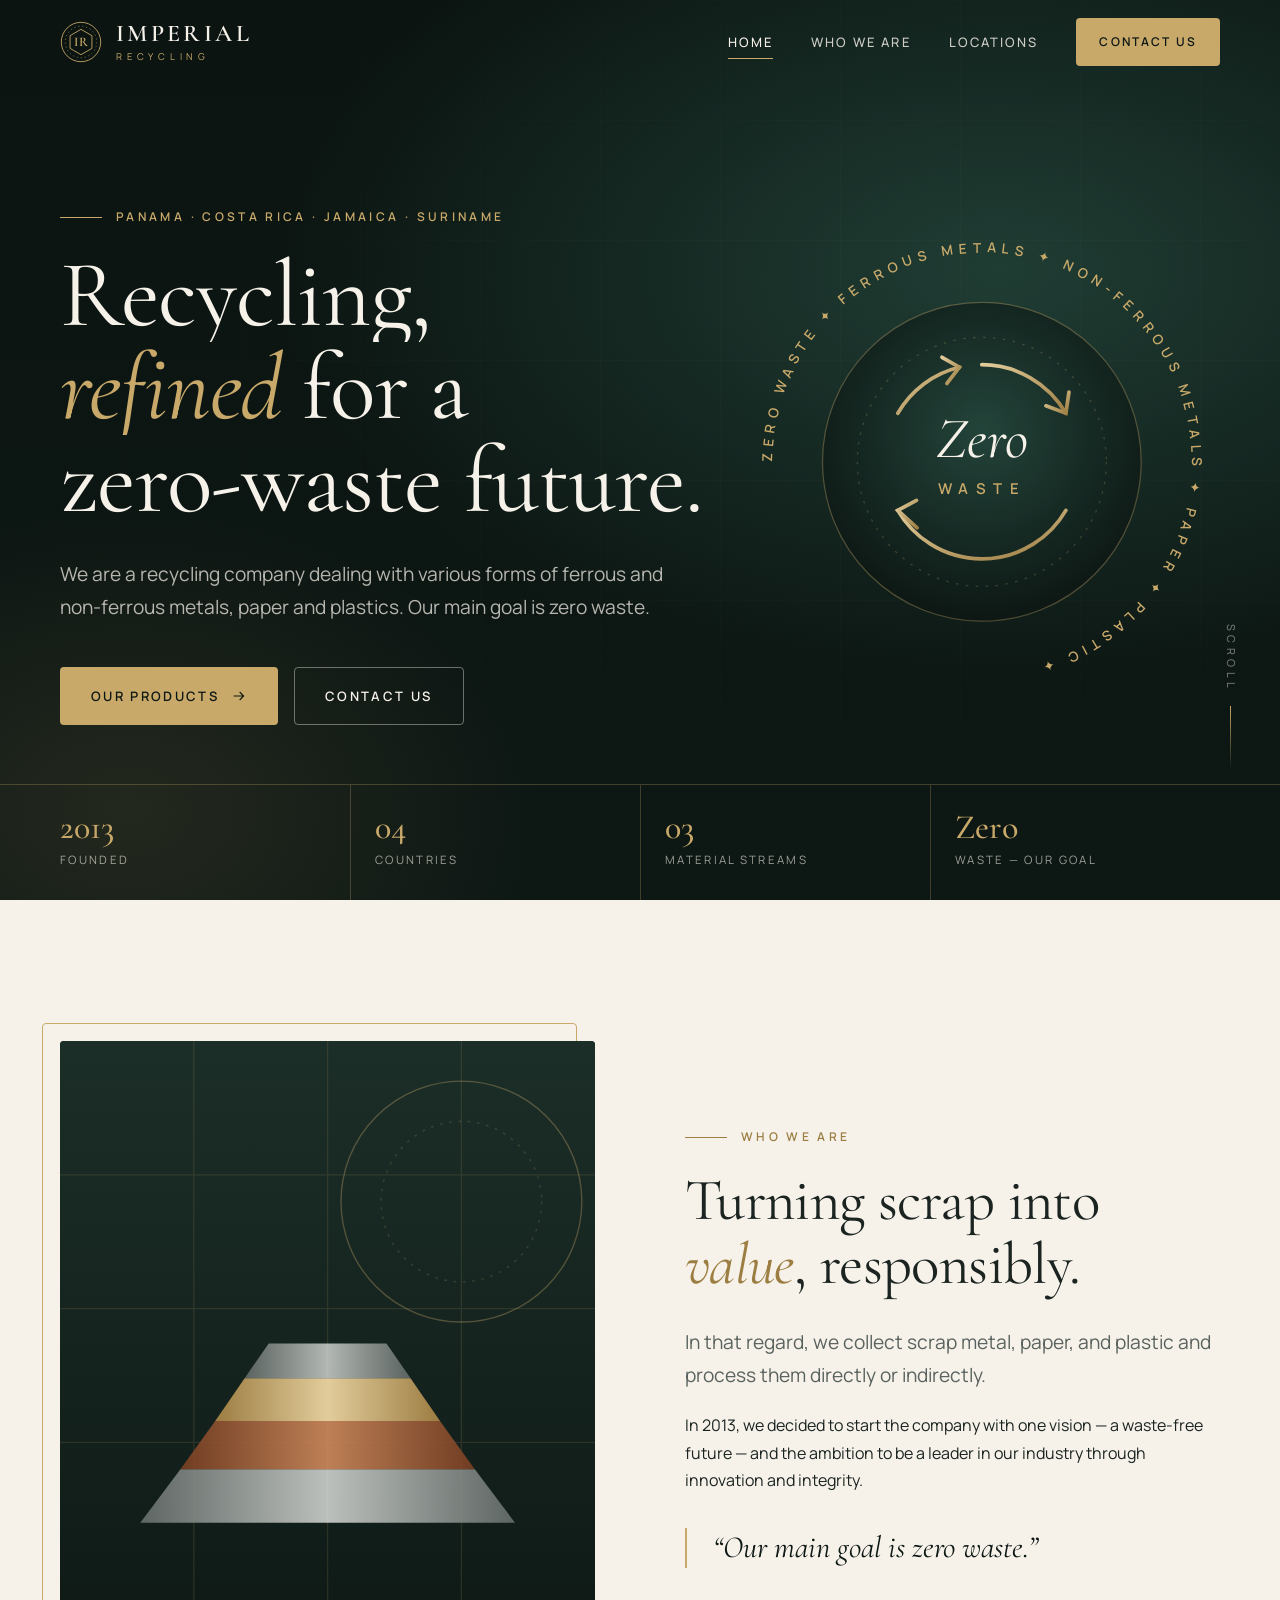
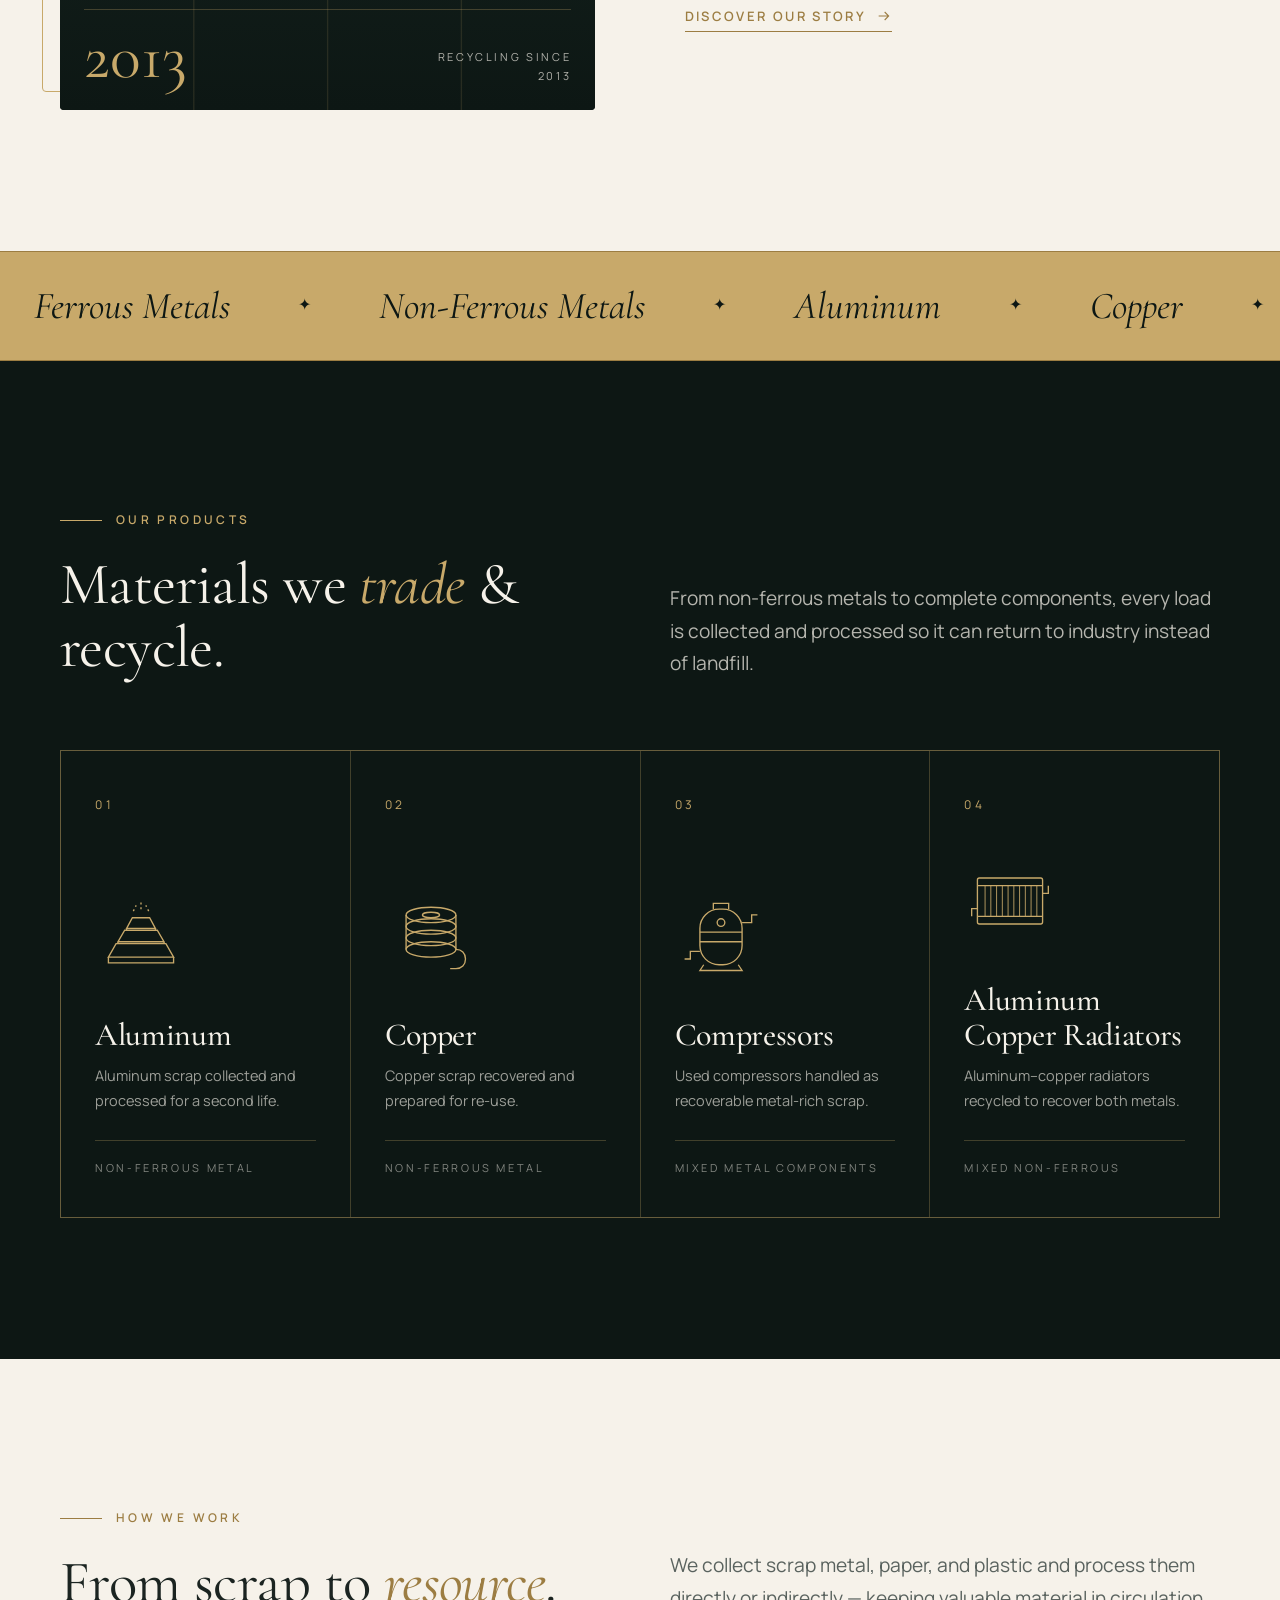
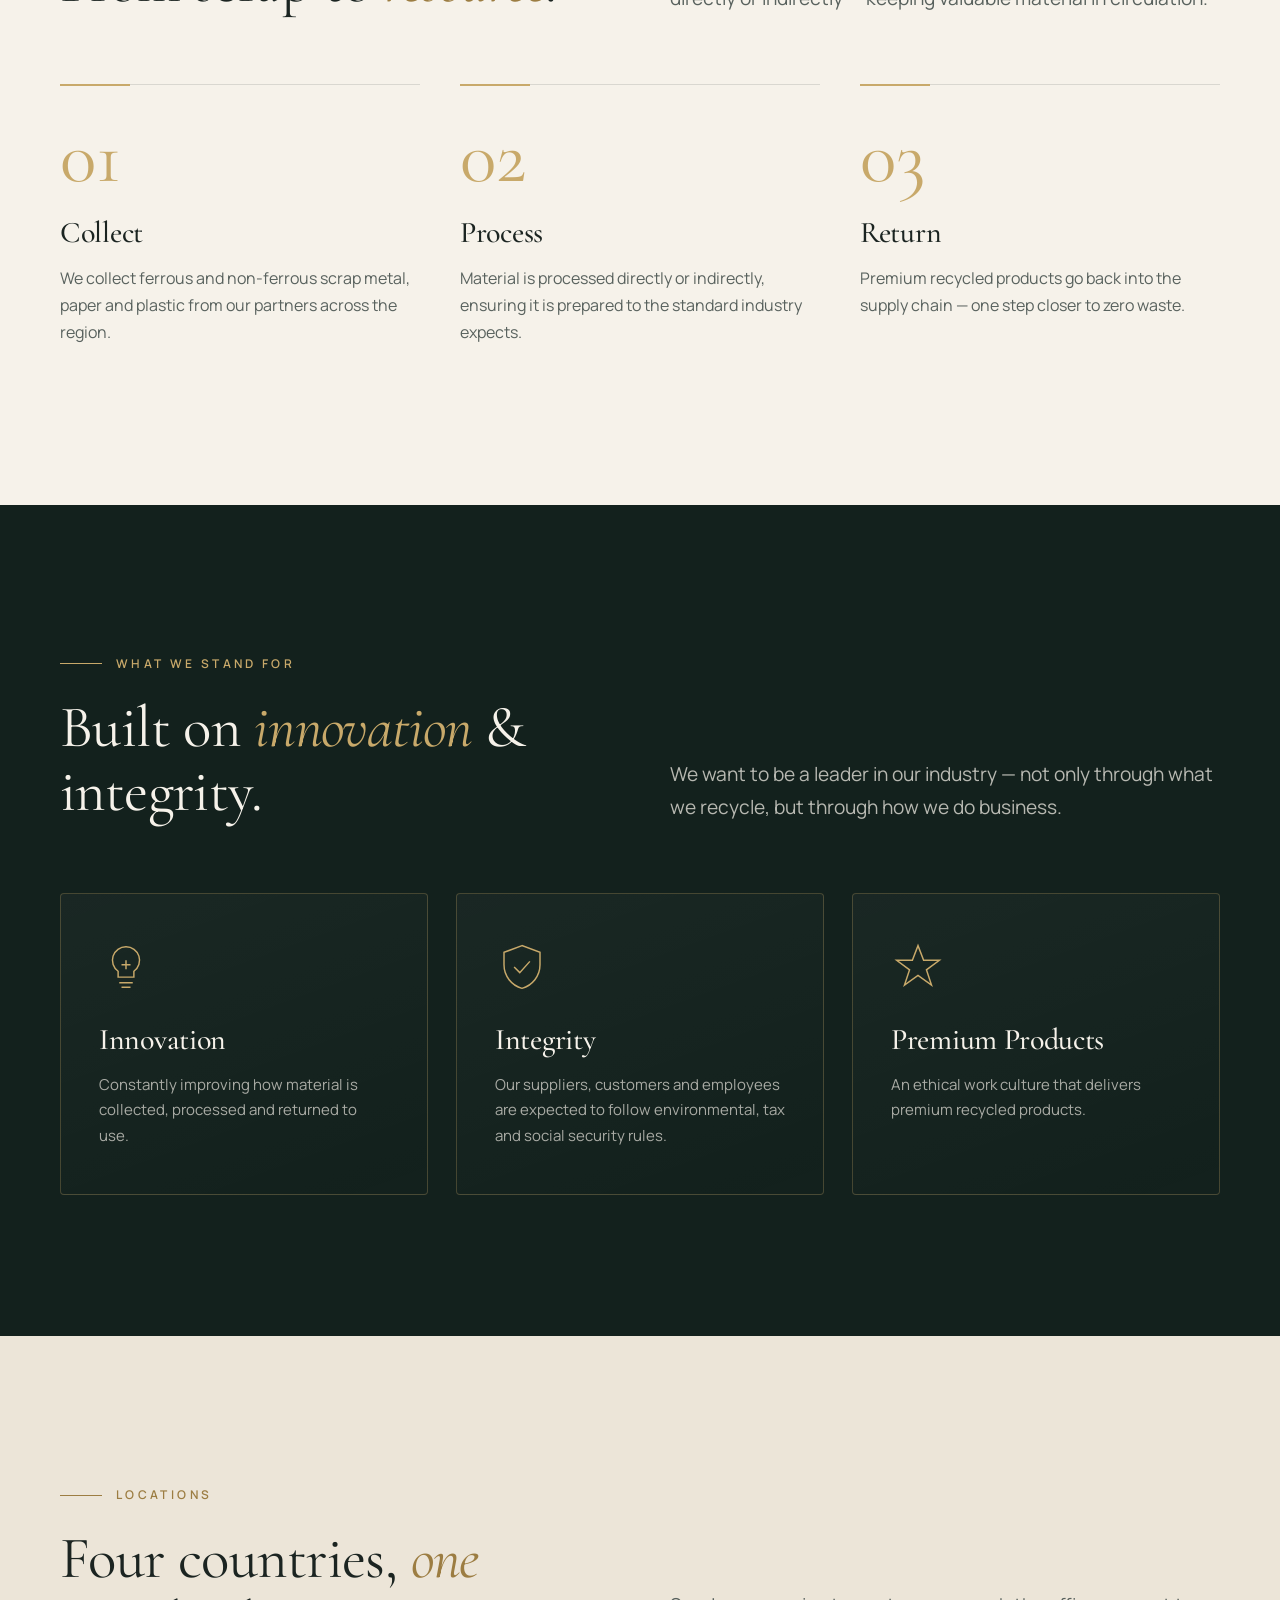
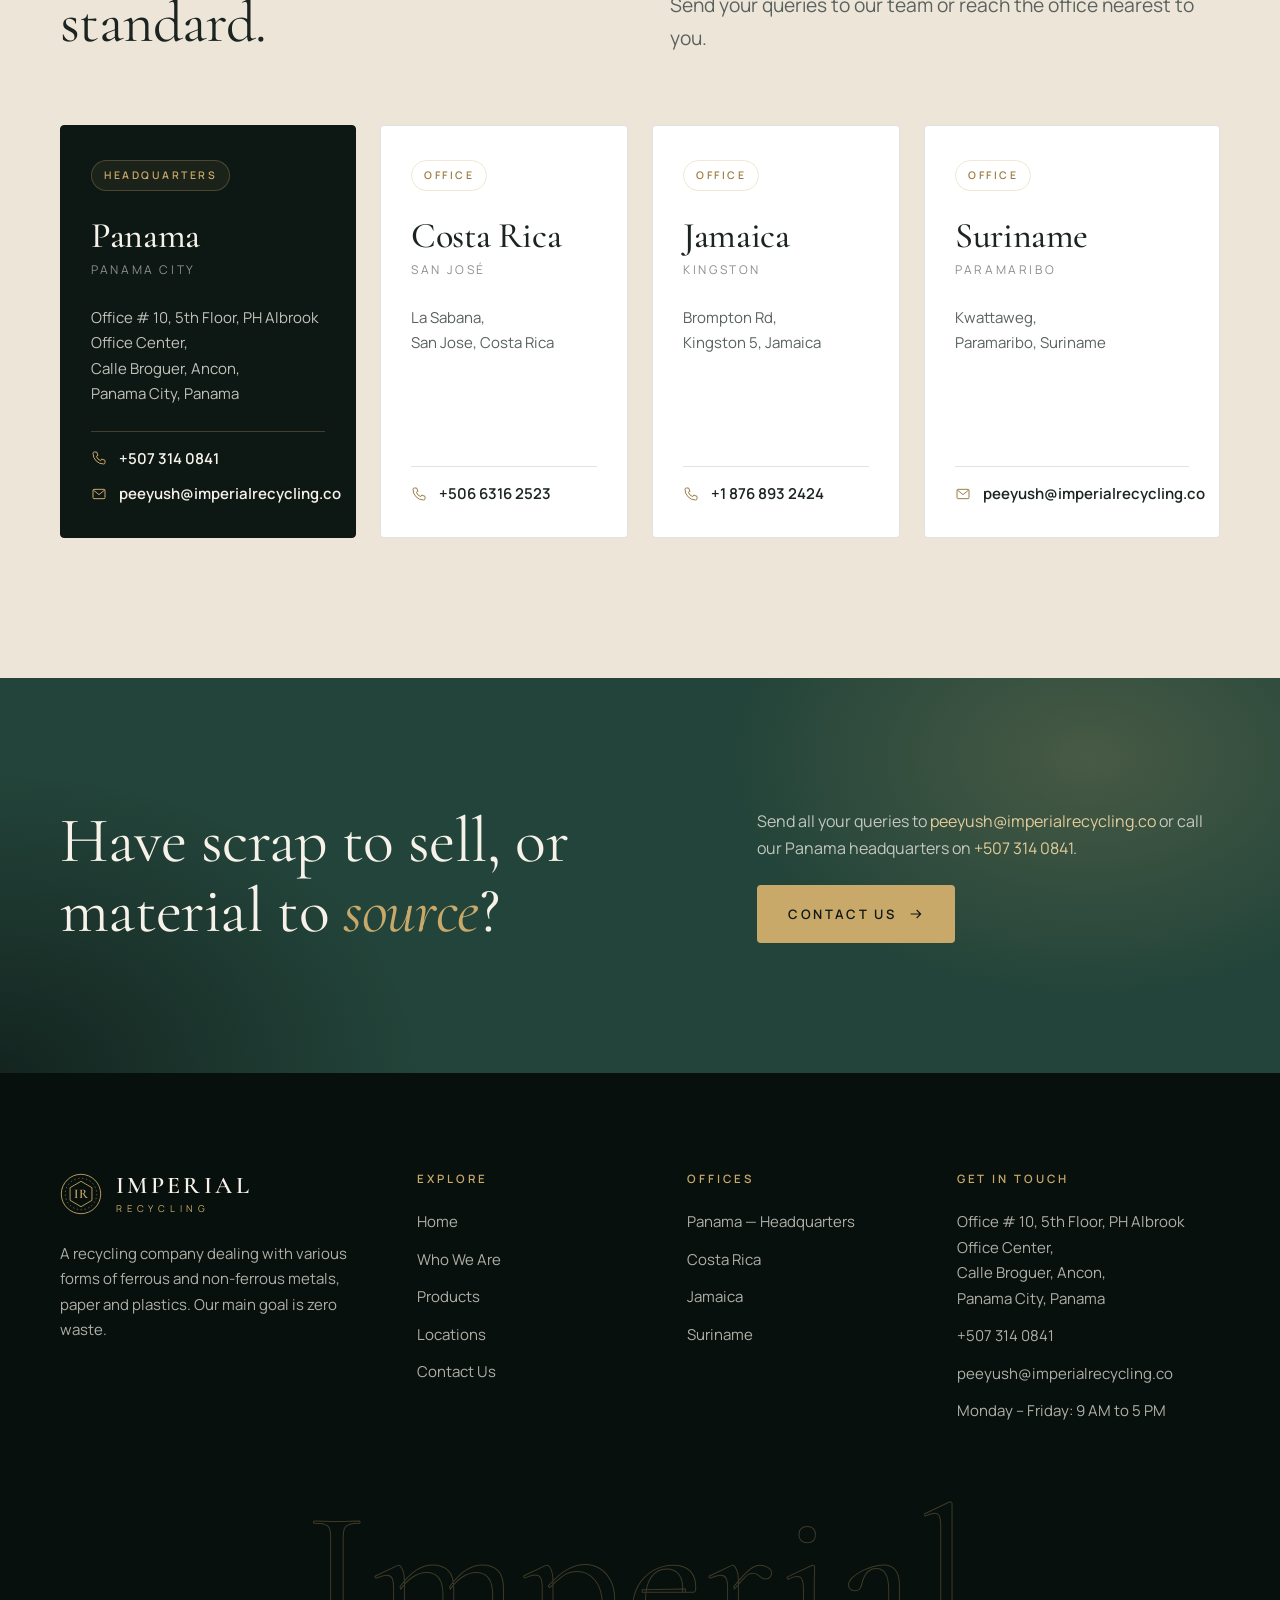
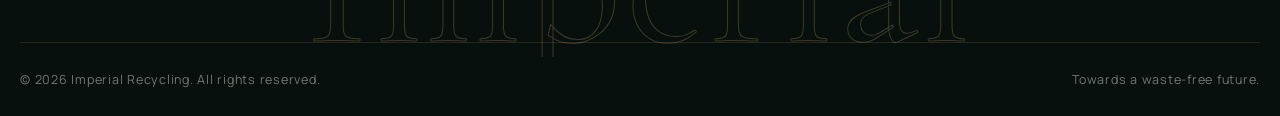
==== index.html @ 7be05f3d "Redesign Imperial Recycling website with luxury corporate theme Static multi-page site (Home, Who We" ====
<!doctype html>
<html lang="en" class="no-js">
<head>
<meta charset="utf-8">
<meta name="viewport" content="width=device-width, initial-scale=1">
<title>Imperial Recycling — Ferrous & Non-Ferrous Metals, Paper and Plastic | Panama</title>
<meta name="description" content="Imperial Recycling is a recycling company dealing with ferrous and non-ferrous metals, paper and plastics, with offices in Panama, Costa Rica, Jamaica and Suriname. Our main goal is zero waste.">
<meta name="theme-color" content="#0d1714">
<meta property="og:title" content="Imperial Recycling — Ferrous & Non-Ferrous Metals, Paper and Plastic | Panama">
<meta property="og:description" content="Imperial Recycling is a recycling company dealing with ferrous and non-ferrous metals, paper and plastics, with offices in Panama, Costa Rica, Jamaica and Suriname. Our main goal is zero waste.">
<meta property="og:type" content="website">
<link rel="icon" href="assets/img/favicon.svg" type="image/svg+xml">
<link rel="preconnect" href="https://fonts.googleapis.com">
<link rel="preconnect" href="https://fonts.gstatic.com" crossorigin>
<link href="https://fonts.googleapis.com/css2?family=Cormorant+Garamond:ital,wght@0,400;0,500;0,600;1,400;1,500&family=Manrope:wght@400;500;600&display=swap" rel="stylesheet">
<link rel="stylesheet" href="assets/css/style.css">
</head>
<body>
<a class="skip-link" href="#main">Skip to content</a>
<header class="site-header">
  <div class="container header-inner">
    <a class="brand" href="index.html" aria-label="Imperial Recycling — home">
      <svg class="brand-mark" viewBox="0 0 48 48" fill="none" aria-hidden="true">
  <circle cx="24" cy="24" r="22.5" stroke="#c8a96a" stroke-width="1"/>
  <circle cx="24" cy="24" r="18" stroke="#c8a96a" stroke-width="0.6" stroke-dasharray="1.5 3"/>
  <path d="M24 9.5 36.5 16.75v14.5L24 38.5 11.5 31.25v-14.5z" stroke="#c8a96a" stroke-width="1"/>
  <text x="24" y="29" text-anchor="middle" font-family="Cormorant Garamond, Georgia, serif" font-size="15" font-weight="600" fill="#c8a96a" letter-spacing="0.5">IR</text>
</svg>
      <span class="brand-text"><span class="brand-name">Imperial</span><span class="brand-sub">Recycling</span></span>
    </a>
    <button class="menu-toggle" type="button" aria-label="Menu" aria-expanded="false" aria-controls="site-nav"><span></span></button>
    <nav class="nav" id="site-nav" aria-label="Main">
      <a href="index.html" aria-current="page">Home</a>
      <a href="who-we-are.html">Who We Are</a>
      <a href="locations.html">Locations</a>
      <a class="btn btn-gold" href="contact.html">Contact Us</a>
    </nav>
  </div>
</header>
<main id="main">
<section class="hero on-dark">
  <div class="hero-bg"></div><div class="hero-grid"></div>
  <div class="container hero-inner">
    <div>
      <span class="eyebrow reveal">Panama · Costa Rica · Jamaica · Suriname</span>
      <h1 class="display">
        <span class="line"><span>Recycling,</span></span>
        <span class="line"><span><em>refined</em> for a</span></span>
        <span class="line"><span>zero-waste future.</span></span>
      </h1>
      <p class="lead reveal" data-delay="2">We are a recycling company dealing with various forms of ferrous and non-ferrous metals, paper and plastics. Our main goal is zero waste.</p>
      <div class="hero-actions reveal" data-delay="3">
        <a class="btn btn-gold" href="#products">Our Products <svg viewBox="0 0 24 24" fill="none" stroke="currentColor" stroke-width="1.6" aria-hidden="true"><path d="M4 12h15M13 6l6 6-6 6"/></svg></a>
        <a class="btn btn-ghost" href="contact.html">Contact Us</a>
      </div>
    </div>
    <div class="hero-emblem reveal" data-delay="2" aria-hidden="true">
  <svg class="ring-text" viewBox="0 0 400 400">
    <defs><path id="ring" d="M200,200 m-176,0 a176,176 0 1,1 352,0 a176,176 0 1,1 -352,0"/></defs>
    <text><textPath href="#ring">ZERO WASTE ✦ FERROUS METALS ✦ NON-FERROUS METALS ✦ PAPER ✦ PLASTIC ✦</textPath></text>
  </svg>
  <svg class="core" viewBox="0 0 260 260" fill="none">
    <defs>
      <linearGradient id="g1" x1="0" y1="0" x2="1" y2="1"><stop offset="0" stop-color="#e2cc9b"/><stop offset="1" stop-color="#9c7d42"/></linearGradient>
      <radialGradient id="g2" cx="0.5" cy="0.4" r="0.6"><stop offset="0" stop-color="#23443a"/><stop offset="1" stop-color="#0d1714"/></radialGradient>
    </defs>
    <circle cx="130" cy="130" r="128" fill="url(#g2)" stroke="#c8a96a" stroke-opacity=".35"/>
    <circle cx="130" cy="130" r="100" stroke="#c8a96a" stroke-opacity=".25" stroke-dasharray="2 6"/>
    <g stroke="url(#g1)" stroke-width="3" stroke-linecap="round">
      <path d="M130 52a78 78 0 0 1 67.5 39"/><path d="m200 74 -2.5 17 -16 -6"/>
      <path d="M197.5 169A78 78 0 0 1 62.5 169" transform="rotate(0 130 130)"/><path d="m78 183 -15.5 -14 15 -8"/>
      <path d="M62.5 91A78 78 0 0 1 112 54"/><path d="m98 46 14 8 -10 13"/>
    </g>
    <text x="130" y="126" text-anchor="middle" font-family="Cormorant Garamond, Georgia, serif" font-size="46" font-style="italic" fill="#f6f2ea">Zero</text>
    <text x="130" y="156" text-anchor="middle" font-family="Manrope, sans-serif" font-size="12" font-weight="600" letter-spacing="6" fill="#c8a96a">WASTE</text>
  </svg>
</div>
  </div>
  <div class="scroll-cue">Scroll</div>
  <div class="hero-foot">
    <div class="container">
      <div class="hero-stat"><strong>2013</strong><span>Founded</span></div>
      <div class="hero-stat"><strong>04</strong><span>Countries</span></div>
      <div class="hero-stat"><strong>03</strong><span>Material streams</span></div>
      <div class="hero-stat"><strong>Zero</strong><span>Waste — our goal</span></div>
    </div>
  </div>
</section>

<section class="section">
  <div class="container split">
    <div class="split-frame reveal">
      <div class="split-visual">
        <svg viewBox="0 0 400 500" preserveAspectRatio="xMidYMid slice" aria-hidden="true">
  <defs>
    <linearGradient id="bg" x1="0" y1="0" x2="0" y2="1"><stop offset="0" stop-color="#1c2e28"/><stop offset="1" stop-color="#0d1714"/></linearGradient>
    <linearGradient id="bar" x1="0" y1="0" x2="1" y2="0"><stop offset="0" stop-color="#9c7d42"/><stop offset=".5" stop-color="#e2cc9b"/><stop offset="1" stop-color="#9c7d42"/></linearGradient>
    <linearGradient id="cu" x1="0" y1="0" x2="1" y2="0"><stop offset="0" stop-color="#7a3f22"/><stop offset=".5" stop-color="#d08a5c"/><stop offset="1" stop-color="#7a3f22"/></linearGradient>
    <linearGradient id="al" x1="0" y1="0" x2="1" y2="0"><stop offset="0" stop-color="#6b726f"/><stop offset=".5" stop-color="#d9dcd8"/><stop offset="1" stop-color="#6b726f"/></linearGradient>
  </defs>
  <rect width="400" height="500" fill="url(#bg)"/>
  <g opacity=".14" stroke="#c8a96a"><path d="M0 100h400M0 200h400M0 300h400M100 0v500M200 0v500M300 0v500"/></g>
  <circle cx="300" cy="120" r="90" fill="none" stroke="#c8a96a" stroke-opacity=".35"/>
  <circle cx="300" cy="120" r="60" fill="none" stroke="#c8a96a" stroke-opacity=".2" stroke-dasharray="2 5"/>
  <g transform="translate(60 210)">
    <path d="M0 150h280l-30-40H30z" fill="url(#al)" opacity=".85"/>
    <path d="M30 110h220l-26-36H56z" fill="url(#cu)" opacity=".9"/>
    <path d="M56 74h168l-22-32H78z" fill="url(#bar)"/>
    <path d="M78 42h124l-18-26H96z" fill="url(#al)" opacity=".8"/>
  </g>
</svg>
        <div class="tag"><strong>2013</strong><span>Recycling since<br>2013</span></div>
      </div>
    </div>
    <div>
      <span class="eyebrow reveal">Who we are</span>
      <h2 class="h2 reveal" data-delay="1">Turning scrap into <em>value</em>, responsibly.</h2>
      <p class="lead reveal" data-delay="2">In that regard, we collect scrap metal, paper, and plastic and process them directly or indirectly.</p>
      <p class="reveal" data-delay="2">In 2013, we decided to start the company with one vision — a waste-free future — and the ambition to be a leader in our industry through innovation and integrity.</p>
      <blockquote class="quote reveal" data-delay="3">“Our main goal is zero waste.”</blockquote>
      <a class="link-arrow reveal" data-delay="3" href="who-we-are.html">Discover our story <svg viewBox="0 0 24 24" fill="none" stroke="currentColor" stroke-width="1.6" aria-hidden="true"><path d="M4 12h15M13 6l6 6-6 6"/></svg></a>
    </div>
  </div>
</section>

<div class="marquee" aria-hidden="true">
  <div class="marquee-track">
    <span>Ferrous Metals</span><span>Non-Ferrous Metals</span><span>Aluminum</span><span>Copper</span><span>Compressors</span><span>Radiators</span><span>Paper</span><span>Plastic</span>
    <span>Ferrous Metals</span><span>Non-Ferrous Metals</span><span>Aluminum</span><span>Copper</span><span>Compressors</span><span>Radiators</span><span>Paper</span><span>Plastic</span>
  </div>
</div>

<section class="section dark on-dark" id="products">
  <div class="container">
    <div class="section-head">
      <div>
        <span class="eyebrow reveal">Our products</span>
        <h2 class="h2 reveal" data-delay="1">Materials we <em>trade</em> &amp; recycle.</h2>
      </div>
      <p class="lead reveal" data-delay="2">From non-ferrous metals to complete components, every load is collected and processed so it can return to industry instead of landfill.</p>
    </div>
    <div class="products">
      <article class="product reveal">
        <span class="product-num">01</span>
        <svg class="product-icon" viewBox="0 0 96 96" fill="none" stroke="currentColor" stroke-width="1.4" aria-hidden="true">
  <path d="M14 70h68l-8-14H22z"/><path d="M14 70v6h68v-6"/>
  <path d="M24 54h48l-7-12H31z"/><path d="M24 54v2M72 54v2"/>
  <path d="M33 40h30l-6-11H39z"/><path d="M33 40v2M63 40v2"/>
  <path d="M40 22l3-6M48 20v-7M56 22l-3-6" stroke-dasharray="2 3"/>
</svg>
        <h3>Aluminum</h3>
        <p>Aluminum scrap collected and processed for a second life.</p>
        <div class="product-type">Non-ferrous metal</div>
      </article>
      <article class="product reveal" data-delay="1">
        <span class="product-num">02</span>
        <svg class="product-icon" viewBox="0 0 96 96" fill="none" stroke="currentColor" stroke-width="1.4" aria-hidden="true">
  <ellipse cx="48" cy="26" rx="26" ry="8"/><ellipse cx="48" cy="38" rx="26" ry="8"/>
  <ellipse cx="48" cy="50" rx="26" ry="8"/><ellipse cx="48" cy="62" rx="26" ry="8"/>
  <path d="M22 26v36M74 26v36"/><ellipse cx="48" cy="26" rx="9" ry="2.8"/>
  <path d="M74 62c6 0 10 4 10 10s-4 10-10 10h-6"/>
</svg>
        <h3>Copper</h3>
        <p>Copper scrap recovered and prepared for re-use.</p>
        <div class="product-type">Non-ferrous metal</div>
      </article>
      <article class="product reveal" data-delay="2">
        <span class="product-num">03</span>
        <svg class="product-icon" viewBox="0 0 96 96" fill="none" stroke="currentColor" stroke-width="1.4" aria-hidden="true">
  <rect x="26" y="20" width="44" height="58" rx="20"/>
  <path d="M26 44h44M26 54h44"/>
  <path d="M40 20v-6h16v6"/><path d="M70 34h10v-8h6M26 64H16v8h-6"/>
  <path d="M30 78l-4 6h44l-4-6"/><circle cx="48" cy="34" r="4"/>
</svg>
        <h3>Compressors</h3>
        <p>Used compressors handled as recoverable metal-rich scrap.</p>
        <div class="product-type">Mixed metal components</div>
      </article>
      <article class="product reveal" data-delay="3">
        <span class="product-num">04</span>
        <svg class="product-icon" viewBox="0 0 96 96" fill="none" stroke="currentColor" stroke-width="1.4" aria-hidden="true">
  <rect x="14" y="24" width="68" height="48" rx="2"/>
  <path d="M14 32h68M14 64h68"/>
  <path d="M22 32v32M28 32v32M34 32v32M40 32v32M46 32v32M52 32v32M58 32v32M64 32v32M70 32v32M76 32v32" stroke-width="0.9"/>
  <path d="M82 40h6v-8M14 56H8v8"/>
</svg>
        <h3>Aluminum Copper Radiators</h3>
        <p>Aluminum–copper radiators recycled to recover both metals.</p>
        <div class="product-type">Mixed non-ferrous</div>
      </article>
    </div>
  </div>
</section>

<section class="section">
  <div class="container">
    <div class="section-head">
      <div>
        <span class="eyebrow reveal">How we work</span>
        <h2 class="h2 reveal" data-delay="1">From scrap to <em>resource</em>.</h2>
      </div>
      <p class="lead reveal" data-delay="2">We collect scrap metal, paper, and plastic and process them directly or indirectly — keeping valuable material in circulation.</p>
    </div>
    <div class="process">
      <div class="step reveal"><h3>Collect</h3><p>We collect ferrous and non-ferrous scrap metal, paper and plastic from our partners across the region.</p></div>
      <div class="step reveal" data-delay="1"><h3>Process</h3><p>Material is processed directly or indirectly, ensuring it is prepared to the standard industry expects.</p></div>
      <div class="step reveal" data-delay="2"><h3>Return</h3><p>Premium recycled products go back into the supply chain — one step closer to zero waste.</p></div>
    </div>
  </div>
</section>

<section class="section deep on-dark">
  <div class="container">
    <div class="section-head">
      <div>
        <span class="eyebrow reveal">What we stand for</span>
        <h2 class="h2 reveal" data-delay="1">Built on <em>innovation</em> &amp; integrity.</h2>
      </div>
      <p class="lead reveal" data-delay="2">We want to be a leader in our industry — not only through what we recycle, but through how we do business.</p>
    </div>
    <div class="pillars">
      <div class="pillar reveal"><svg class="pillar-icon" viewBox="0 0 48 48" fill="none" stroke="currentColor" stroke-width="1.3" aria-hidden="true"><path d="M24 6a12 12 0 0 0-7 21.8V33h14v-5.2A12 12 0 0 0 24 6z"/><path d="M18 38h12M20 42h8M24 18v8M20 22h8"/></svg><h3>Innovation</h3><p>Constantly improving how material is collected, processed and returned to use.</p></div>
      <div class="pillar reveal" data-delay="1"><svg class="pillar-icon" viewBox="0 0 48 48" fill="none" stroke="currentColor" stroke-width="1.3" aria-hidden="true"><path d="M24 5 8 11v11c0 10 6.8 18.4 16 21 9.2-2.6 16-11 16-21V11z"/><path d="m17 24 5 5 9-10"/></svg><h3>Integrity</h3><p>Our suppliers, customers and employees are expected to follow environmental, tax and social security rules.</p></div>
      <div class="pillar reveal" data-delay="2"><svg class="pillar-icon" viewBox="0 0 48 48" fill="none" stroke="currentColor" stroke-width="1.3" aria-hidden="true"><path d="M24 5 29 18h14l-11.5 8.5L36 40 24 31.5 12 40l4.5-13.5L5 18h14z"/></svg><h3>Premium Products</h3><p>An ethical work culture that delivers premium recycled products.</p></div>
    </div>
  </div>
</section>

<section class="section sand">
  <div class="container">
    <div class="section-head">
      <div>
        <span class="eyebrow reveal">Locations</span>
        <h2 class="h2 reveal" data-delay="1">Four countries, <em>one</em> standard.</h2>
      </div>
      <p class="lead reveal" data-delay="2">Send your queries to our team or reach the office nearest to you.</p>
    </div>
    <div class="locations">
      <article class="location hq reveal" data-delay="0">
        <span class="location-badge">Headquarters</span>
        <h3>Panama</h3>
        <div class="city">Panama City</div>
        <address>Office # 10, 5th Floor, PH Albrook Office Center,<br>Calle Broguer, Ancon,<br>Panama City, Panama</address>
        <div class="contact-line"><svg viewBox="0 0 24 24" fill="none" stroke="currentColor" stroke-width="1.5" aria-hidden="true"><path d="M5 3h3.5l2 5-2.5 1.5a11 11 0 0 0 6.5 6.5L16 13.5l5 2V19a2 2 0 0 1-2 2A16 16 0 0 1 3 5a2 2 0 0 1 2-2z"/></svg><a href="tel:+5073140841">+507 314 0841</a></div>
        <div class="contact-line"><svg viewBox="0 0 24 24" fill="none" stroke="currentColor" stroke-width="1.5" aria-hidden="true"><rect x="3" y="5" width="18" height="14" rx="1.5"/><path d="m3.5 6 8.5 7 8.5-7"/></svg><a href="mailto:peeyush@imperialrecycling.co">peeyush@imperialrecycling.co</a></div>
      </article>
      <article class="location reveal" data-delay="1">
        <span class="location-badge">Office</span>
        <h3>Costa Rica</h3>
        <div class="city">San José</div>
        <address>La Sabana,<br>San Jose, Costa Rica</address>
        <div class="contact-line"><svg viewBox="0 0 24 24" fill="none" stroke="currentColor" stroke-width="1.5" aria-hidden="true"><path d="M5 3h3.5l2 5-2.5 1.5a11 11 0 0 0 6.5 6.5L16 13.5l5 2V19a2 2 0 0 1-2 2A16 16 0 0 1 3 5a2 2 0 0 1 2-2z"/></svg><a href="tel:+50663162523">+506 6316 2523</a></div>
      </article>
      <article class="location reveal" data-delay="2">
        <span class="location-badge">Office</span>
        <h3>Jamaica</h3>
        <div class="city">Kingston</div>
        <address>Brompton Rd,<br>Kingston 5, Jamaica</address>
        <div class="contact-line"><svg viewBox="0 0 24 24" fill="none" stroke="currentColor" stroke-width="1.5" aria-hidden="true"><path d="M5 3h3.5l2 5-2.5 1.5a11 11 0 0 0 6.5 6.5L16 13.5l5 2V19a2 2 0 0 1-2 2A16 16 0 0 1 3 5a2 2 0 0 1 2-2z"/></svg><a href="tel:+18768932424">+1 876 893 2424</a></div>
      </article>
      <article class="location reveal" data-delay="3">
        <span class="location-badge">Office</span>
        <h3>Suriname</h3>
        <div class="city">Paramaribo</div>
        <address>Kwattaweg,<br>Paramaribo, Suriname</address>
        <div class="contact-line"><svg viewBox="0 0 24 24" fill="none" stroke="currentColor" stroke-width="1.5" aria-hidden="true"><rect x="3" y="5" width="18" height="14" rx="1.5"/><path d="m3.5 6 8.5 7 8.5-7"/></svg><a href="mailto:peeyush@imperialrecycling.co">peeyush@imperialrecycling.co</a></div>
      </article>
    </div>
  </div>
</section>
<section class="cta">
  <div class="container cta-inner">
    <h2 class="reveal">Have scrap to sell, or material to <em>source</em>?</h2>
    <div class="cta-side reveal" data-delay="1">
      <p>Send all your queries to <a href="mailto:peeyush@imperialrecycling.co" style="color:#e2cc9b">peeyush@imperialrecycling.co</a> or call our Panama headquarters on <a href="tel:+5073140841" style="color:#e2cc9b">+507 314 0841</a>.</p>
      <a class="btn btn-gold" href="contact.html">Contact Us <svg viewBox="0 0 24 24" fill="none" stroke="currentColor" stroke-width="1.6" aria-hidden="true"><path d="M4 12h15M13 6l6 6-6 6"/></svg></a>
    </div>
  </div>
</section>

</main>
<footer class="site-footer">
  <div class="container">
    <div class="footer-top">
      <div class="footer-about">
        <a class="brand" href="index.html" aria-label="Imperial Recycling — home">
          <svg class="brand-mark" viewBox="0 0 48 48" fill="none" aria-hidden="true">
  <circle cx="24" cy="24" r="22.5" stroke="#c8a96a" stroke-width="1"/>
  <circle cx="24" cy="24" r="18" stroke="#c8a96a" stroke-width="0.6" stroke-dasharray="1.5 3"/>
  <path d="M24 9.5 36.5 16.75v14.5L24 38.5 11.5 31.25v-14.5z" stroke="#c8a96a" stroke-width="1"/>
  <text x="24" y="29" text-anchor="middle" font-family="Cormorant Garamond, Georgia, serif" font-size="15" font-weight="600" fill="#c8a96a" letter-spacing="0.5">IR</text>
</svg>
          <span class="brand-text"><span class="brand-name" style="color:#f6f2ea">Imperial</span><span class="brand-sub">Recycling</span></span>
        </a>
        <p>A recycling company dealing with various forms of ferrous and non-ferrous metals, paper and plastics. Our main goal is zero waste.</p>
      </div>
      <div>
        <h4>Explore</h4>
        <ul>
          <li><a href="index.html">Home</a></li>
          <li><a href="who-we-are.html">Who We Are</a></li>
          <li><a href="index.html#products">Products</a></li>
          <li><a href="locations.html">Locations</a></li>
          <li><a href="contact.html">Contact Us</a></li>
        </ul>
      </div>
      <div>
        <h4>Offices</h4>
        <ul>
          <li>Panama — Headquarters</li>
          <li>Costa Rica</li>
          <li>Jamaica</li>
          <li>Suriname</li>
        </ul>
      </div>
      <div>
        <h4>Get in touch</h4>
        <ul>
          <li>Office # 10, 5th Floor, PH Albrook Office Center,<br>Calle Broguer, Ancon,<br>Panama City, Panama</li>
          <li><a href="tel:+5073140841">+507 314 0841</a></li>
          <li><a href="mailto:peeyush@imperialrecycling.co">peeyush@imperialrecycling.co</a></li>
          <li>Monday – Friday: 9 AM to 5 PM</li>
        </ul>
      </div>
    </div>
    <div class="footer-big" aria-hidden="true">Imperial</div>
  </div>
  <div class="container footer-bottom">
    <span>© <span data-year>2024</span> Imperial Recycling. All rights reserved.</span>
    <span>Towards a waste-free future.</span>
  </div>
</footer>
<script src="assets/js/main.js"></script>
</body>
</html>
---- assets/css/style.css ----
/* ==========================================================================
   Imperial Recycling — luxury corporate theme
   Ink + champagne gold + ivory, serif display, generous whitespace
   ========================================================================== */

:root {
  --ink: #0d1714;
  --ink-2: #13211d;
  --ink-3: #1c2e28;
  --forest: #23443a;
  --gold: #c8a96a;
  --gold-2: #e2cc9b;
  --gold-deep: #9c7d42;
  --ivory: #f6f2ea;
  --ivory-2: #ece5d8;
  --stone: #8a8f88;
  --text: #1b2421;
  --text-soft: #59625e;
  --line: rgba(200, 169, 106, 0.28);
  --line-dark: rgba(13, 23, 20, 0.12);

  --serif: "Cormorant Garamond", "Playfair Display", Georgia, serif;
  --sans: "Manrope", "Inter", system-ui, -apple-system, "Segoe UI", sans-serif;

  --container: 1240px;
  --gutter: clamp(16px, 4vw, 40px);
  --radius: 4px;
  --ease: cubic-bezier(0.22, 1, 0.36, 1);
  --header-h: 84px;
}

*,
*::before,
*::after { box-sizing: border-box; }

html { scroll-behavior: smooth; -webkit-text-size-adjust: 100%; }

body {
  margin: 0;
  font-family: var(--sans);
  font-size: 16px;
  line-height: 1.7;
  color: var(--text);
  background: var(--ivory);
  -webkit-font-smoothing: antialiased;
  overflow-x: hidden;
}

img, svg { display: block; max-width: 100%; }
a { color: inherit; text-decoration: none; }
p { margin: 0 0 1.1em; }
h1, h2, h3, h4 {
  font-family: var(--serif);
  font-weight: 500;
  line-height: 1.08;
  margin: 0 0 0.5em;
  letter-spacing: -0.01em;
}

.container {
  width: 100%;
  max-width: var(--container);
  margin: 0 auto;
  padding: 0 var(--gutter);
}

.skip-link {
  position: absolute; left: -999px; top: 8px; z-index: 200;
  background: var(--gold); color: var(--ink); padding: 8px 14px;
}
.skip-link:focus { left: 8px; }

:focus-visible { outline: 2px solid var(--gold); outline-offset: 3px; }

/* ---------- Eyebrow / headings ---------- */
.eyebrow {
  display: inline-flex; align-items: center; gap: 14px;
  font-size: 12px; font-weight: 600;
  letter-spacing: 0.28em; text-transform: uppercase;
  color: var(--gold-deep);
  margin-bottom: 22px;
}
.eyebrow::before { content: ""; width: 42px; height: 1px; background: currentColor; }
.on-dark .eyebrow, .eyebrow.light { color: var(--gold); }

.display {
  font-size: clamp(44px, 7.4vw, 104px);
  font-weight: 400;
  line-height: 0.98;
}
.display em, .h2 em { font-style: italic; color: var(--gold); }
.h2 { font-size: clamp(34px, 4.6vw, 60px); font-weight: 400; }
.h2 em { color: var(--gold-deep); }
.on-dark .h2 em { color: var(--gold); }
.lead { font-size: clamp(17px, 1.5vw, 20px); color: var(--text-soft); max-width: 640px; }
.on-dark .lead { color: rgba(246, 242, 234, 0.72); }

/* ---------- Buttons ---------- */
.btn {
  display: inline-flex; align-items: center; gap: 12px;
  padding: 17px 30px;
  font-family: var(--sans); font-size: 13px; font-weight: 600;
  letter-spacing: 0.18em; text-transform: uppercase;
  border: 1px solid transparent; border-radius: var(--radius);
  cursor: pointer;
  transition: background 0.35s var(--ease), color 0.35s var(--ease), border-color 0.35s var(--ease), transform 0.35s var(--ease);
}
.btn svg { width: 16px; height: 16px; transition: transform 0.35s var(--ease); }
.btn:hover svg { transform: translateX(4px); }
.btn-gold { background: var(--gold); color: var(--ink); }
.btn-gold:hover { background: var(--gold-2); }
.btn-ghost { border-color: rgba(246, 242, 234, 0.4); color: var(--ivory); }
.btn-ghost:hover { border-color: var(--gold); color: var(--gold); }
.btn-dark { background: var(--ink); color: var(--ivory); }
.btn-dark:hover { background: var(--forest); }

.link-arrow {
  display: inline-flex; align-items: center; gap: 10px;
  font-size: 13px; font-weight: 600; letter-spacing: 0.18em; text-transform: uppercase;
  color: var(--gold-deep);
  border-bottom: 1px solid currentColor; padding-bottom: 4px;
}
.link-arrow svg { width: 16px; height: 16px; }
.on-dark .link-arrow { color: var(--gold); }

/* ---------- Header ---------- */
.site-header {
  position: fixed; inset: 0 0 auto 0; z-index: 100;
  height: var(--header-h);
  display: flex; align-items: center;
  color: var(--ivory);
  transition: background 0.45s var(--ease), height 0.45s var(--ease), box-shadow 0.45s var(--ease);
}
.site-header.scrolled {
  background: rgba(13, 23, 20, 0.92);
  backdrop-filter: blur(14px); -webkit-backdrop-filter: blur(14px);
  height: 70px;
  box-shadow: 0 1px 0 var(--line);
}
.header-inner { display: flex; align-items: center; justify-content: space-between; gap: 24px; }

.brand { display: flex; align-items: center; gap: 14px; }
.brand-mark { width: 42px; height: 42px; flex: none; }
.brand-text { display: flex; flex-direction: column; line-height: 1; }
.brand-name { font-family: var(--serif); font-size: 24px; font-weight: 600; letter-spacing: 0.14em; text-transform: uppercase; }
.brand-sub { font-size: 9.5px; letter-spacing: 0.5em; text-transform: uppercase; color: var(--gold); margin-top: 6px; }

.nav { display: flex; align-items: center; gap: 38px; }
.nav a:not(.btn) {
  position: relative;
  font-size: 13px; font-weight: 500; letter-spacing: 0.16em; text-transform: uppercase;
  color: rgba(246, 242, 234, 0.82);
  padding: 6px 0;
  transition: color 0.3s;
}
.nav a:not(.btn)::after {
  content: ""; position: absolute; left: 0; bottom: 0; height: 1px; width: 100%;
  background: var(--gold); transform: scaleX(0); transform-origin: right;
  transition: transform 0.45s var(--ease);
}
.nav a:not(.btn):hover, .nav a[aria-current="page"] { color: var(--ivory); }
.nav a:not(.btn):hover::after, .nav a[aria-current="page"]::after { transform: scaleX(1); transform-origin: left; }
.nav .btn { padding: 13px 22px; font-size: 12px; }

.menu-toggle {
  display: none;
  width: 46px; height: 46px; border: 1px solid var(--line); border-radius: 50%;
  background: transparent; color: var(--ivory); cursor: pointer;
  align-items: center; justify-content: center;
}
.menu-toggle span, .menu-toggle span::before, .menu-toggle span::after {
  display: block; width: 18px; height: 1.5px; background: currentColor; position: relative;
  transition: transform 0.35s var(--ease), background 0.2s;
}
.menu-toggle span::before, .menu-toggle span::after { content: ""; position: absolute; left: 0; }
.menu-toggle span::before { top: -6px; }
.menu-toggle span::after { top: 6px; }
.menu-open .menu-toggle span { background: transparent; }
.menu-open .menu-toggle span::before { transform: translateY(6px) rotate(45deg); }
.menu-open .menu-toggle span::after { transform: translateY(-6px) rotate(-45deg); }

/* ---------- Hero (home) ---------- */
.hero {
  position: relative;
  min-height: 100vh; min-height: 100svh;
  display: flex; align-items: center;
  padding: calc(var(--header-h) + 60px) 0 120px;
  background: var(--ink);
  color: var(--ivory);
  overflow: hidden;
  isolation: isolate;
}
.hero-bg {
  position: absolute; inset: 0; z-index: -2;
  background:
    radial-gradient(1200px 700px at 78% 30%, rgba(35, 68, 58, 0.85), transparent 60%),
    radial-gradient(700px 500px at 10% 90%, rgba(200, 169, 106, 0.12), transparent 60%),
    linear-gradient(180deg, #0b1411 0%, #0d1714 100%);
}
.hero-grid {
  position: absolute; inset: 0; z-index: -1; opacity: 0.35;
  background-image:
    linear-gradient(to right, rgba(200, 169, 106, 0.08) 1px, transparent 1px),
    linear-gradient(to bottom, rgba(200, 169, 106, 0.08) 1px, transparent 1px);
  background-size: 120px 120px;
  mask-image: radial-gradient(ellipse at 70% 40%, #000 20%, transparent 75%);
  -webkit-mask-image: radial-gradient(ellipse at 70% 40%, #000 20%, transparent 75%);
}
.hero-inner { display: grid; grid-template-columns: 1.15fr 0.85fr; gap: 40px; align-items: center; }
.hero h1 { margin-bottom: 30px; }
.hero .lead { margin-bottom: 44px; }
.hero-actions { display: flex; flex-wrap: wrap; gap: 16px; }

.hero-emblem { position: relative; width: 100%; max-width: 480px; aspect-ratio: 1; margin-left: auto; }
.hero-emblem .ring-text { position: absolute; inset: 0; animation: spin 48s linear infinite; }
.hero-emblem .ring-text text {
  font-family: var(--sans); font-size: 11.5px; font-weight: 600;
  letter-spacing: 0.42em; fill: var(--gold);
}
.hero-emblem .core { position: absolute; inset: 16%; }
@keyframes spin { to { transform: rotate(360deg); } }

.hero-foot {
  position: absolute; left: 0; right: 0; bottom: 0;
  border-top: 1px solid var(--line);
}
.hero-foot .container { display: grid; grid-template-columns: repeat(4, 1fr); }
.hero-stat { padding: 26px 24px 28px 0; }
.hero-stat + .hero-stat { padding-left: 24px; border-left: 1px solid var(--line); }
.hero-stat strong { display: block; font-family: var(--serif); font-size: 34px; font-weight: 500; color: var(--gold); line-height: 1; }
.hero-stat span { font-size: 11.5px; letter-spacing: 0.2em; text-transform: uppercase; color: rgba(246, 242, 234, 0.62); }

.scroll-cue {
  position: absolute; right: var(--gutter); bottom: 130px;
  writing-mode: vertical-rl; font-size: 11px; letter-spacing: 0.4em; text-transform: uppercase;
  color: rgba(246, 242, 234, 0.5);
  display: flex; align-items: center; gap: 14px;
}
.scroll-cue::after { content: ""; width: 1px; height: 64px; background: linear-gradient(var(--gold), transparent); animation: cue 2.4s var(--ease) infinite; }
@keyframes cue { 0% { transform: scaleY(0); transform-origin: top; } 50% { transform: scaleY(1); transform-origin: top; } 51% { transform-origin: bottom; } 100% { transform: scaleY(0); transform-origin: bottom; } }

/* ---------- Page hero (inner pages) ---------- */
.page-hero {
  position: relative; isolation: isolate; overflow: hidden;
  background: var(--ink); color: var(--ivory);
  padding: calc(var(--header-h) + 110px) 0 110px;
}
.page-hero .hero-bg, .page-hero .hero-grid { position: absolute; }
.page-hero h1 { font-size: clamp(46px, 7vw, 92px); font-weight: 400; margin-bottom: 22px; }
.page-hero h1 em { font-style: italic; color: var(--gold); }
.crumbs { font-size: 12px; letter-spacing: 0.24em; text-transform: uppercase; color: rgba(246, 242, 234, 0.55); margin-top: 40px; }
.crumbs a:hover { color: var(--gold); }
.crumbs span { color: var(--gold); margin: 0 10px; }

/* ---------- Sections ---------- */
.section { padding: clamp(80px, 11vw, 150px) 0; position: relative; }
.section.dark { background: var(--ink); color: var(--ivory); }
.section.deep { background: var(--ink-2); color: var(--ivory); }
.section.sand { background: var(--ivory-2); }
.section-head { display: grid; grid-template-columns: 1fr 1fr; gap: 60px; align-items: end; margin-bottom: 70px; }
.section-head .h2 { margin: 0; }
.section-head p { margin: 0; }

/* Intro split */
.split { display: grid; grid-template-columns: 1fr 1fr; gap: clamp(40px, 7vw, 110px); align-items: center; }
.split-visual {
  position: relative; aspect-ratio: 4 / 5;
  background: var(--ink);
  border-radius: var(--radius);
  overflow: hidden;
}
.split-visual svg { width: 100%; height: 100%; }
.split-visual .tag {
  position: absolute; left: 24px; bottom: 24px; right: 24px;
  display: flex; justify-content: space-between; align-items: end;
  color: var(--ivory); border-top: 1px solid var(--line); padding-top: 18px;
}
.split-visual .tag strong { font-family: var(--serif); font-size: 64px; font-weight: 400; line-height: 0.9; color: var(--gold); }
.split-visual .tag span { font-size: 11px; letter-spacing: 0.24em; text-transform: uppercase; text-align: right; color: rgba(246, 242, 234, 0.7); }
.split-frame { position: relative; }
.split-frame::before {
  content: ""; position: absolute; inset: -18px 18px 18px -18px;
  border: 1px solid var(--gold); border-radius: var(--radius); z-index: -1;
}

.quote {
  font-family: var(--serif); font-size: clamp(24px, 2.4vw, 32px); font-style: italic; line-height: 1.3;
  color: var(--ink); border-left: 2px solid var(--gold); padding-left: 26px; margin: 34px 0;
}
.on-dark .quote { color: var(--ivory); }

/* Materials marquee */
.marquee { background: var(--gold); color: var(--ink); overflow: hidden; padding: 22px 0; border-block: 1px solid var(--gold-deep); }
.marquee-track { display: flex; width: max-content; animation: marquee 38s linear infinite; }
.marquee-track span {
  font-family: var(--serif); font-size: clamp(26px, 3vw, 38px); font-style: italic; white-space: nowrap;
  padding: 0 34px; display: inline-flex; align-items: center; gap: 68px;
}
.marquee-track span::after { content: "✦"; font-style: normal; font-size: 16px; }
@keyframes marquee { to { transform: translateX(-50%); } }

/* Product cards */
.products { display: grid; grid-template-columns: repeat(4, 1fr); gap: 1px; background: var(--line); border: 1px solid var(--line); }
.product {
  position: relative; background: var(--ink); padding: 44px 34px 40px;
  min-height: 440px; display: flex; flex-direction: column; overflow: hidden;
  transition: background 0.5s var(--ease);
}
.product::before {
  content: ""; position: absolute; inset: auto 0 0 0; height: 0;
  background: linear-gradient(180deg, transparent, rgba(200, 169, 106, 0.14));
  transition: height 0.6s var(--ease);
}
.product:hover { background: var(--ink-3); }
.product:hover::before { height: 100%; }
.product-num { font-size: 12px; letter-spacing: 0.3em; color: var(--gold); margin-bottom: auto; }
.product-icon { width: 92px; height: 92px; margin: 40px 0 36px; color: var(--gold); transition: transform 0.6s var(--ease); }
.product:hover .product-icon { transform: translateY(-8px) scale(1.04); }
.product h3 { font-size: 32px; color: var(--ivory); margin-bottom: 12px; position: relative; }
.product p { font-size: 14.5px; color: rgba(246, 242, 234, 0.62); margin: 0; position: relative; }
.product-type {
  position: relative; margin-top: 26px; padding-top: 18px; border-top: 1px solid var(--line);
  font-size: 11px; letter-spacing: 0.24em; text-transform: uppercase; color: rgba(246, 242, 234, 0.5);
}

/* Process */
.process { display: grid; grid-template-columns: repeat(3, 1fr); gap: 40px; counter-reset: step; }
.step { position: relative; padding-top: 34px; border-top: 1px solid var(--line-dark); }
.step::before {
  counter-increment: step; content: "0" counter(step);
  display: block; font-family: var(--serif); font-size: 76px; line-height: 1; color: var(--gold); margin-bottom: 22px;
}
.step::after {
  content: ""; position: absolute; top: -1px; left: 0; width: 70px; height: 2px; background: var(--gold);
}
.step h3 { font-size: 30px; }
.step p { color: var(--text-soft); }

/* Values / pillars */
.pillars { display: grid; grid-template-columns: repeat(3, 1fr); gap: 28px; }
.pillar {
  padding: 46px 38px; border: 1px solid var(--line); border-radius: var(--radius);
  background: linear-gradient(160deg, rgba(255, 255, 255, 0.03), transparent);
  transition: border-color 0.4s, transform 0.5s var(--ease);
}
.pillar:hover { border-color: var(--gold); transform: translateY(-6px); }
.pillar-icon { width: 54px; height: 54px; color: var(--gold); margin-bottom: 30px; }
.pillar h3 { font-size: 30px; color: var(--ivory); }
.pillar p { color: rgba(246, 242, 234, 0.66); margin: 0; font-size: 15px; }

/* Sand variant of pillars */
.section.sand .pillar, .section:not(.dark):not(.deep) .pillar { border-color: var(--line-dark); background: #fff; }
.section.sand .pillar h3, .section:not(.dark):not(.deep) .pillar h3 { color: var(--ink); }
.section.sand .pillar p, .section:not(.dark):not(.deep) .pillar p { color: var(--text-soft); }
.section.sand .pillar-icon, .section:not(.dark):not(.deep) .pillar-icon { color: var(--gold-deep); }
.section.sand .pillar:hover, .section:not(.dark):not(.deep) .pillar:hover { border-color: var(--gold); }

/* Location cards */
.locations { display: grid; grid-template-columns: repeat(4, 1fr); gap: 24px; }
.location {
  position: relative; background: #fff; border: 1px solid var(--line-dark); border-radius: var(--radius);
  padding: 34px 30px 30px; display: flex; flex-direction: column;
  transition: transform 0.5s var(--ease), box-shadow 0.5s var(--ease), border-color 0.4s;
}
.location:hover { transform: translateY(-6px); box-shadow: 0 30px 60px -30px rgba(13, 23, 20, 0.35); border-color: var(--gold); }
.location.hq { background: var(--ink); color: var(--ivory); border-color: var(--ink); }
.location-badge {
  align-self: flex-start;
  font-size: 10.5px; font-weight: 600; letter-spacing: 0.24em; text-transform: uppercase;
  padding: 6px 12px; border: 1px solid var(--line); color: var(--gold-deep); border-radius: 40px; margin-bottom: 26px;
}
.location.hq .location-badge { color: var(--gold); background: rgba(200, 169, 106, 0.08); }
.location h3 { font-size: 36px; margin-bottom: 4px; }
.location .city { font-size: 12px; letter-spacing: 0.22em; text-transform: uppercase; color: var(--stone); margin-bottom: 24px; }
.location.hq .city { color: rgba(246, 242, 234, 0.55); }
.location address { font-style: normal; font-size: 15px; color: var(--text-soft); margin-bottom: 24px; flex: 1; }
.location.hq address { color: rgba(246, 242, 234, 0.78); }
.location .contact-line {
  display: flex; align-items: center; gap: 12px; padding: 14px 0 0; border-top: 1px solid var(--line-dark);
  font-size: 15px; font-weight: 600;
}
.location.hq .contact-line { border-color: var(--line); }
.location .contact-line + .contact-line { padding-top: 10px; border-top: 0; }
.location .contact-line svg { width: 16px; height: 16px; color: var(--gold-deep); flex: none; }
.location.hq .contact-line svg { color: var(--gold); }
.location .contact-line a:hover { color: var(--gold-deep); }
.location.hq .contact-line a:hover { color: var(--gold); }
.location .muted { color: var(--stone); font-weight: 500; font-size: 14px; }

/* Map-ish region graphic */
.region-map { width: 100%; height: auto; margin-bottom: 70px; }

/* CTA band */
.cta {
  position: relative; overflow: hidden; isolation: isolate;
  background: var(--forest); color: var(--ivory);
  padding: clamp(80px, 10vw, 130px) 0;
}
.cta::before {
  content: ""; position: absolute; inset: 0; z-index: -1;
  background:
    radial-gradient(600px 400px at 85% 20%, rgba(200, 169, 106, 0.22), transparent 60%),
    radial-gradient(700px 500px at 0% 100%, rgba(13, 23, 20, 0.7), transparent 60%);
}
.cta-inner { display: grid; grid-template-columns: 1.4fr 1fr; gap: 50px; align-items: center; }
.cta h2 { font-size: clamp(36px, 5vw, 68px); font-weight: 400; margin: 0; }
.cta h2 em { color: var(--gold); }
.cta-side { display: flex; flex-direction: column; gap: 22px; align-items: flex-start; }
.cta-side p { margin: 0; color: rgba(246, 242, 234, 0.75); }

/* Contact page */
.contact-grid { display: grid; grid-template-columns: 0.9fr 1.1fr; gap: clamp(40px, 6vw, 90px); align-items: start; }
.contact-card {
  background: var(--ink); color: var(--ivory); border-radius: var(--radius);
  padding: clamp(36px, 4vw, 54px);
  position: relative; overflow: hidden;
}
.contact-card::after {
  content: ""; position: absolute; right: -120px; top: -120px; width: 300px; height: 300px;
  border: 1px solid var(--line); border-radius: 50%;
  box-shadow: 0 0 0 40px rgba(200, 169, 106, 0.03), 0 0 0 80px rgba(200, 169, 106, 0.02);
}
.contact-card h2 { font-size: 40px; font-weight: 400; }
.contact-item { display: grid; grid-template-columns: 44px 1fr; gap: 18px; padding: 24px 0; border-top: 1px solid var(--line); }
.contact-item:first-of-type { margin-top: 30px; }
.contact-item .ic {
  width: 44px; height: 44px; border: 1px solid var(--line); border-radius: 50%;
  display: grid; place-items: center; color: var(--gold);
}
.contact-item .ic svg { width: 18px; height: 18px; }
.contact-item small { display: block; font-size: 11px; letter-spacing: 0.24em; text-transform: uppercase; color: var(--gold); margin-bottom: 6px; }
.contact-item div, .contact-item address { font-style: normal; font-size: 16px; color: rgba(246, 242, 234, 0.88); line-height: 1.6; }
.contact-item a:hover { color: var(--gold); }

.form { display: grid; grid-template-columns: 1fr 1fr; gap: 26px 24px; }
.form .full { grid-column: 1 / -1; }
.field { position: relative; }
.field label {
  display: block; font-size: 11px; font-weight: 600; letter-spacing: 0.22em; text-transform: uppercase;
  color: var(--text-soft); margin-bottom: 10px;
}
.field input, .field select, .field textarea {
  width: 100%; font: inherit; font-size: 16px; color: var(--ink);
  background: transparent; border: 0; border-bottom: 1px solid rgba(13, 23, 20, 0.25);
  padding: 10px 0 14px; border-radius: 0;
  transition: border-color 0.3s;
}
.field select { appearance: none; -webkit-appearance: none; cursor: pointer; background-image: linear-gradient(45deg, transparent 50%, var(--gold-deep) 50%), linear-gradient(135deg, var(--gold-deep) 50%, transparent 50%); background-position: calc(100% - 12px) 50%, calc(100% - 6px) 50%; background-size: 6px 6px; background-repeat: no-repeat; }
.field textarea { min-height: 140px; resize: vertical; }
.field input:focus, .field select:focus, .field textarea:focus { outline: none; border-color: var(--gold-deep); }
.form-note { font-size: 13px; color: var(--stone); margin: 0; }
.form-status { grid-column: 1 / -1; font-size: 14px; color: var(--forest); margin: 0; min-height: 1.4em; }

.hours {
  margin-top: 60px; display: grid; grid-template-columns: repeat(3, 1fr); gap: 1px; background: var(--line-dark); border: 1px solid var(--line-dark);
}
.hours div { background: #fff; padding: 30px; }
.hours small { display: block; font-size: 11px; letter-spacing: 0.24em; text-transform: uppercase; color: var(--gold-deep); margin-bottom: 8px; }
.hours strong { font-family: var(--serif); font-size: 26px; font-weight: 500; }

/* Compliance callout */
.notice {
  display: grid; grid-template-columns: auto 1fr; gap: 30px; align-items: start;
  padding: clamp(32px, 4vw, 50px); border: 1px solid var(--gold); border-radius: var(--radius);
  background: linear-gradient(135deg, rgba(200, 169, 106, 0.1), rgba(200, 169, 106, 0.02));
}
.notice-icon { width: 58px; height: 58px; color: var(--gold-deep); }
.notice h3 { font-size: 32px; }
.notice p { margin: 0; color: var(--text-soft); }

/* Timeline (who we are) */
.timeline { display: grid; grid-template-columns: repeat(3, 1fr); gap: 0; border-top: 1px solid var(--line); }
.tl-item { padding: 40px 34px 0 0; position: relative; }
.tl-item::before { content: ""; position: absolute; top: -6px; left: 0; width: 11px; height: 11px; border-radius: 50%; background: var(--gold); box-shadow: 0 0 0 6px rgba(200, 169, 106, 0.15); }
.tl-item .yr { font-family: var(--serif); font-size: 54px; color: var(--gold); line-height: 1; margin-bottom: 16px; }
.tl-item h3 { font-size: 28px; color: var(--ivory); }
.tl-item p { color: rgba(246, 242, 234, 0.66); font-size: 15px; }

/* ---------- Footer ---------- */
.site-footer { background: #08100d; color: rgba(246, 242, 234, 0.7); padding: 100px 0 0; font-size: 15px; }
.footer-top { display: grid; grid-template-columns: 1.4fr 1fr 1fr 1.2fr; gap: 50px; padding-bottom: 70px; }
.footer-top h4 { font-family: var(--sans); font-size: 11.5px; font-weight: 600; letter-spacing: 0.26em; text-transform: uppercase; color: var(--gold); margin-bottom: 24px; }
.footer-top ul { list-style: none; margin: 0; padding: 0; display: grid; gap: 12px; }
.footer-top a:hover { color: var(--gold); }
.footer-about p { margin: 26px 0 0; max-width: 340px; }
.footer-big {
  font-family: var(--serif); font-size: clamp(60px, 15vw, 210px); line-height: 0.8; letter-spacing: 0.02em;
  color: transparent; -webkit-text-stroke: 1px rgba(200, 169, 106, 0.28);
  text-align: center; white-space: nowrap; overflow: hidden; user-select: none;
  padding-top: 10px; margin-bottom: -0.08em;
}
.footer-bottom {
  border-top: 1px solid rgba(200, 169, 106, 0.16);
  padding: 26px 0; display: flex; justify-content: space-between; gap: 20px; flex-wrap: wrap;
  font-size: 12.5px; letter-spacing: 0.06em; color: rgba(246, 242, 234, 0.45);
}

/* ---------- Reveal animations ---------- */
.reveal { opacity: 0; transform: translateY(34px); transition: opacity 1s var(--ease), transform 1s var(--ease); }
.reveal.in { opacity: 1; transform: none; }
.reveal[data-delay="1"] { transition-delay: 0.1s; }
.reveal[data-delay="2"] { transition-delay: 0.2s; }
.reveal[data-delay="3"] { transition-delay: 0.3s; }
.reveal[data-delay="4"] { transition-delay: 0.4s; }
.no-js .reveal { opacity: 1; transform: none; }

.hero .line { display: block; overflow: hidden; }
.hero .line > span { display: inline-block; transform: translateY(110%); animation: rise 1.2s var(--ease) forwards; }
.hero .line:nth-child(2) > span { animation-delay: 0.12s; }
.hero .line:nth-child(3) > span { animation-delay: 0.24s; }
@keyframes rise { to { transform: none; } }

@media (prefers-reduced-motion: reduce) {
  *, *::before, *::after { animation-duration: 0.001ms !important; animation-iteration-count: 1 !important; transition-duration: 0.001ms !important; }
  html { scroll-behavior: auto; }
  .reveal { opacity: 1; transform: none; }
}

/* ---------- Responsive ---------- */
@media (max-width: 1100px) {
  .products { grid-template-columns: repeat(2, 1fr); }
  .locations { grid-template-columns: repeat(2, 1fr); }
  .footer-top { grid-template-columns: 1fr 1fr; }
}

@media (max-width: 900px) {
  :root { --header-h: 72px; }
  .menu-toggle { display: inline-flex; }
  .nav {
    position: fixed; inset: 0; z-index: -1;
    flex-direction: column; justify-content: center; align-items: flex-start; gap: 6px;
    padding: 100px var(--gutter) 40px;
    background: var(--ink);
    opacity: 0; visibility: hidden;
    transition: opacity 0.45s var(--ease), visibility 0.45s;
  }
  .nav a:not(.btn) { font-family: var(--serif); font-size: 40px; letter-spacing: 0; text-transform: none; padding: 6px 0; }
  .nav .btn { margin-top: 28px; }
  .menu-open .nav { opacity: 1; visibility: visible; }
  .menu-open { overflow: hidden; }

  .hero { padding-bottom: 200px; }
  .hero-inner, .split, .section-head, .cta-inner, .contact-grid { grid-template-columns: 1fr; }
  .section-head { gap: 22px; margin-bottom: 50px; }
  .hero-emblem { max-width: 300px; margin: 10px auto 0; order: -1; display: none; }
  .hero-foot .container { grid-template-columns: repeat(2, 1fr); }
  .hero-stat:nth-child(3) { padding-left: 0; border-left: 0; }
  .hero-stat:nth-child(n+3) { border-top: 1px solid var(--line); }
  .scroll-cue { display: none; }
  .process, .pillars, .timeline { grid-template-columns: 1fr; }
  .timeline { border-top: 0; border-left: 1px solid var(--line); }
  .tl-item { padding: 0 0 40px 34px; }
  .tl-item::before { top: 18px; left: -6px; }
  .split-frame::before { inset: -12px 12px 12px -12px; }
  .hours { grid-template-columns: 1fr; }
}

@media (max-width: 600px) {
  .products, .locations, .footer-top { grid-template-columns: 1fr; }
  .product { min-height: 0; }
  .form { grid-template-columns: 1fr; }
  .hero-stat { padding: 20px 12px 22px 0; }
  .hero-stat + .hero-stat { padding-left: 12px; }
  .hero-stat:nth-child(3) { padding-left: 0; }
  .hero { padding-bottom: 240px; }
  .hero-stat strong { font-size: 28px; }
  .hero-stat span { font-size: 10px; letter-spacing: 0.14em; }
  .notice { grid-template-columns: 1fr; }
  .brand-name { font-size: 20px; }
  .brand-sub { letter-spacing: 0.38em; }
  .btn { padding: 16px 22px; }
}
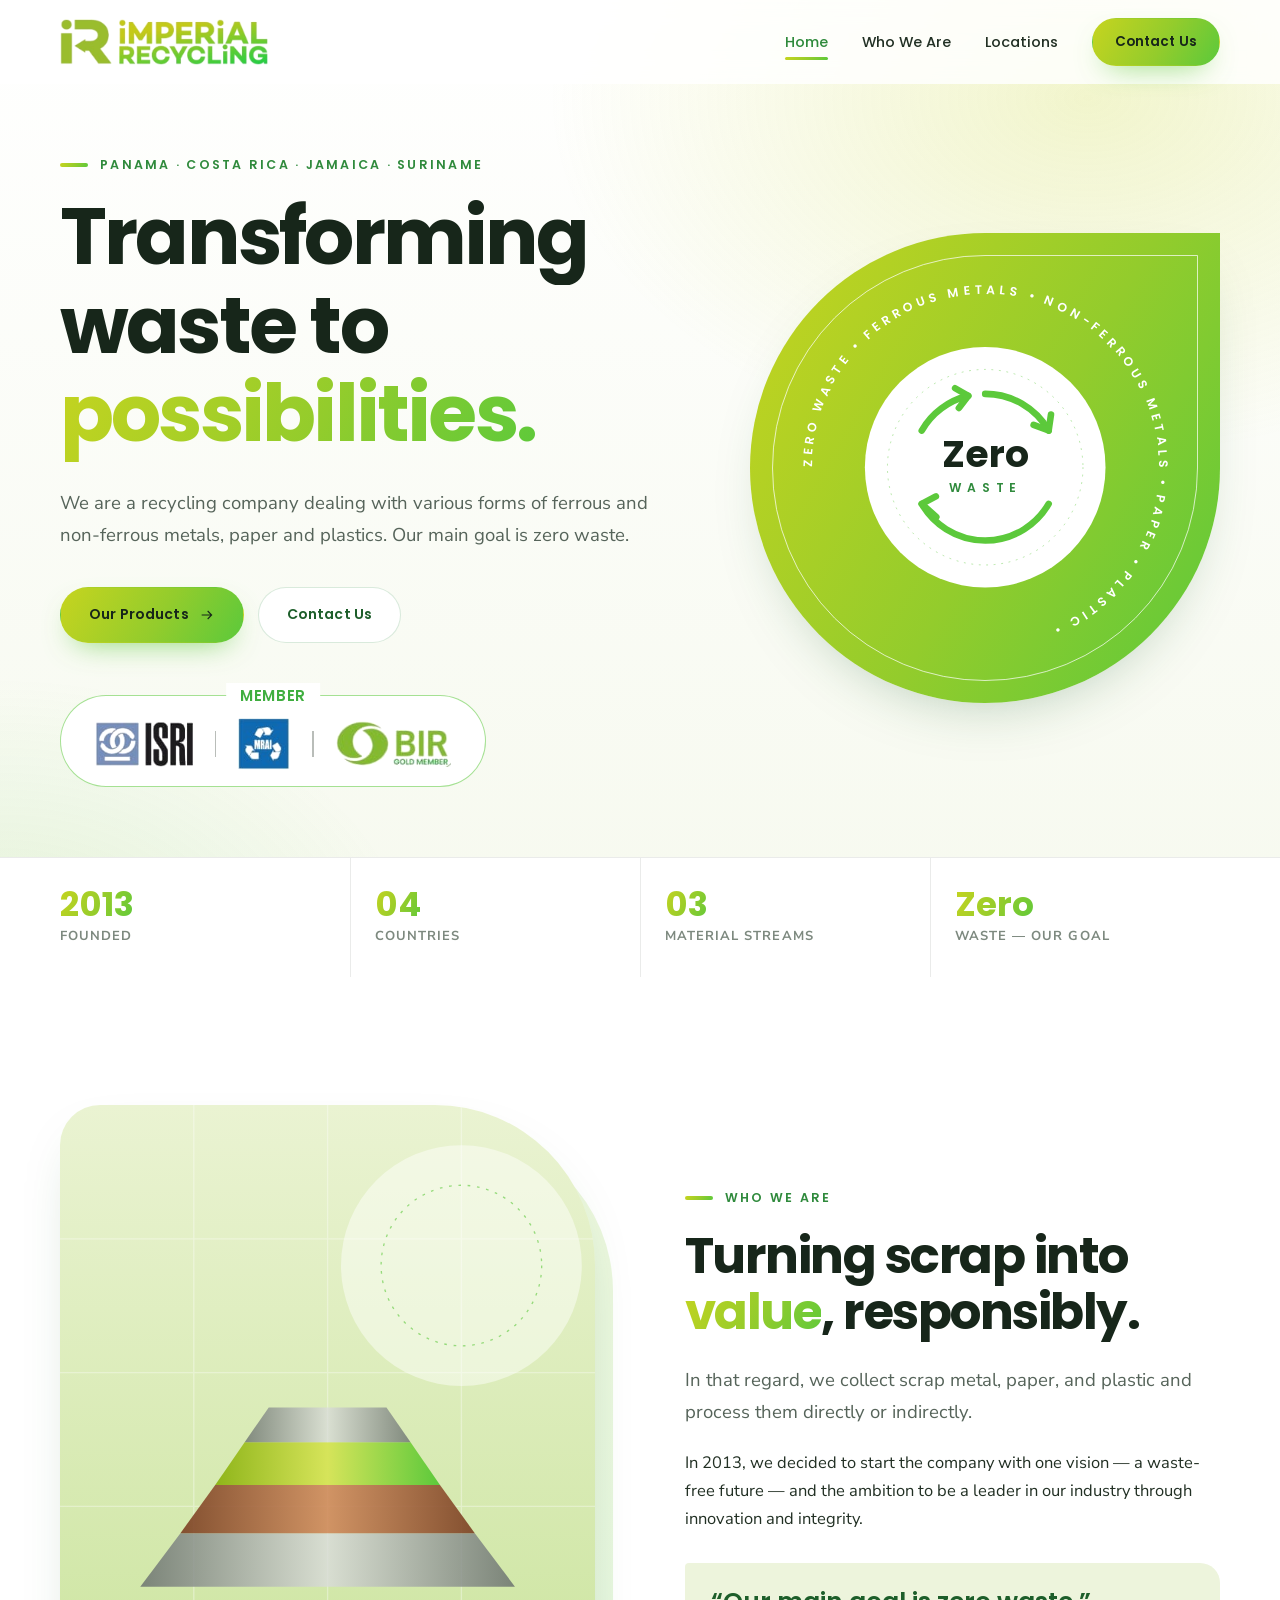
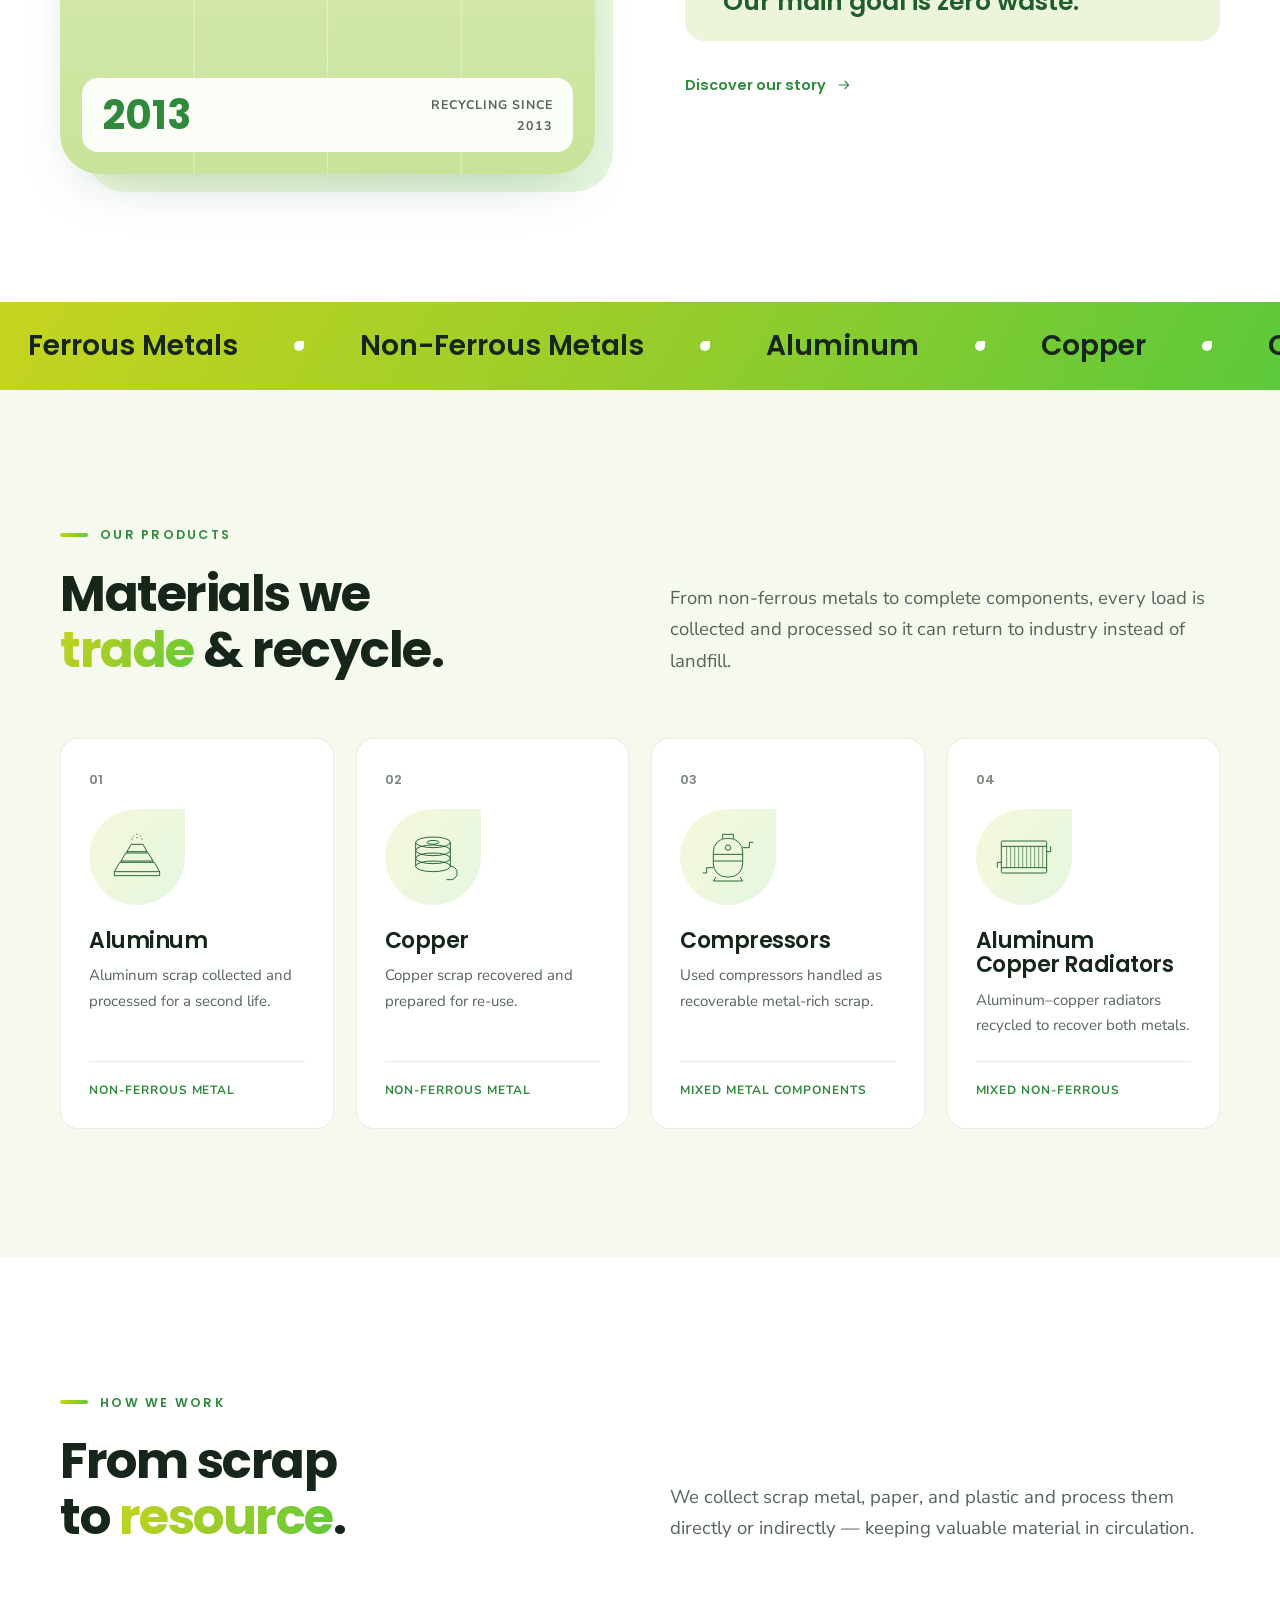
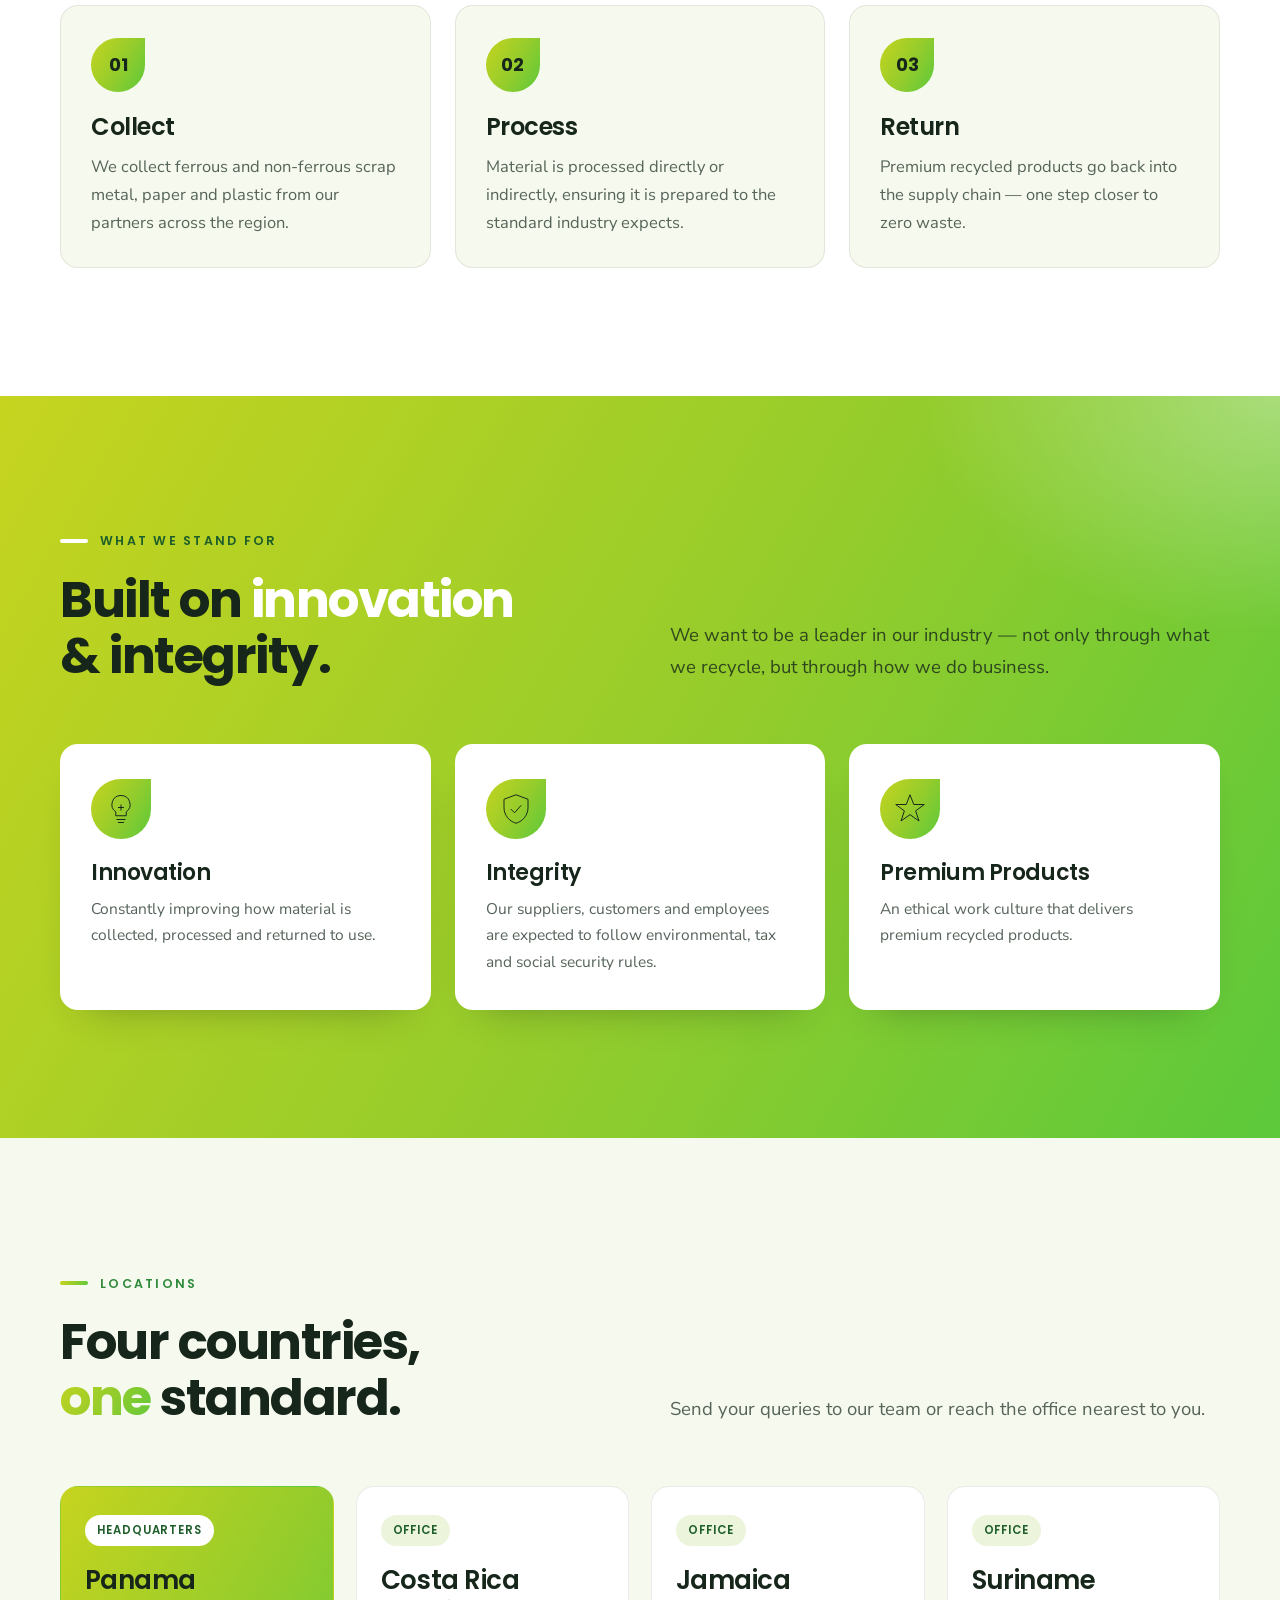
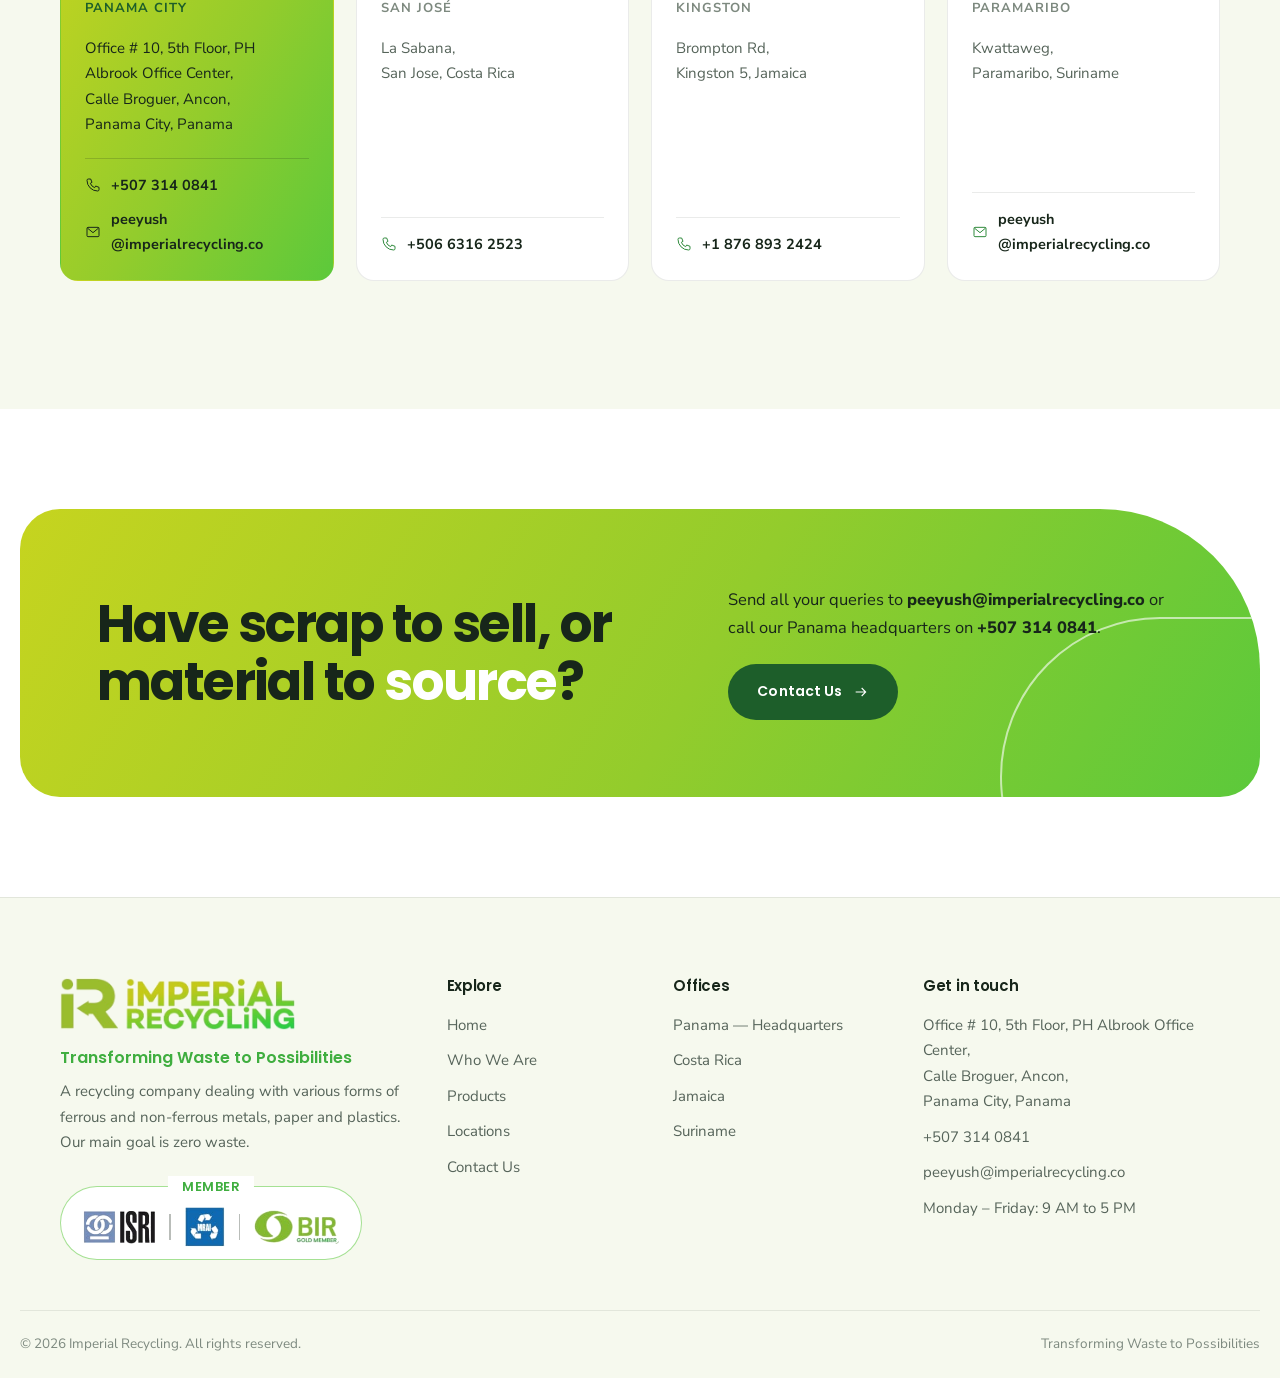
==== commit 93b78be7: "Switch to light lime-green brand theme with real logo and memberships Use the Imperial Recycling log" ====
--- a/index.html
+++ b/index.html
@@ -3,16 +3,16 @@
 <head>
 <meta charset="utf-8">
 <meta name="viewport" content="width=device-width, initial-scale=1">
-<title>Imperial Recycling — Ferrous & Non-Ferrous Metals, Paper and Plastic | Panama</title>
+<title>Imperial Recycling — Transforming Waste to Possibilities | Panama</title>
 <meta name="description" content="Imperial Recycling is a recycling company dealing with ferrous and non-ferrous metals, paper and plastics, with offices in Panama, Costa Rica, Jamaica and Suriname. Our main goal is zero waste.">
-<meta name="theme-color" content="#0d1714">
-<meta property="og:title" content="Imperial Recycling — Ferrous & Non-Ferrous Metals, Paper and Plastic | Panama">
+<meta name="theme-color" content="#93cc2c">
+<meta property="og:title" content="Imperial Recycling — Transforming Waste to Possibilities | Panama">
 <meta property="og:description" content="Imperial Recycling is a recycling company dealing with ferrous and non-ferrous metals, paper and plastics, with offices in Panama, Costa Rica, Jamaica and Suriname. Our main goal is zero waste.">
 <meta property="og:type" content="website">
-<link rel="icon" href="assets/img/favicon.svg" type="image/svg+xml">
+<link rel="icon" href="assets/img/mark.png" type="image/png">
 <link rel="preconnect" href="https://fonts.googleapis.com">
 <link rel="preconnect" href="https://fonts.gstatic.com" crossorigin>
-<link href="https://fonts.googleapis.com/css2?family=Cormorant+Garamond:ital,wght@0,400;0,500;0,600;1,400;1,500&family=Manrope:wght@400;500;600&display=swap" rel="stylesheet">
+<link href="https://fonts.googleapis.com/css2?family=Poppins:wght@500;600;700&family=Nunito+Sans:opsz,wght@6..12,400;6..12,600;6..12,700;6..12,800&display=swap" rel="stylesheet">
 <link rel="stylesheet" href="assets/css/style.css">
 </head>
 <body>
@@ -20,13 +20,7 @@
 <header class="site-header">
   <div class="container header-inner">
     <a class="brand" href="index.html" aria-label="Imperial Recycling — home">
-      <svg class="brand-mark" viewBox="0 0 48 48" fill="none" aria-hidden="true">
-  <circle cx="24" cy="24" r="22.5" stroke="#c8a96a" stroke-width="1"/>
-  <circle cx="24" cy="24" r="18" stroke="#c8a96a" stroke-width="0.6" stroke-dasharray="1.5 3"/>
-  <path d="M24 9.5 36.5 16.75v14.5L24 38.5 11.5 31.25v-14.5z" stroke="#c8a96a" stroke-width="1"/>
-  <text x="24" y="29" text-anchor="middle" font-family="Cormorant Garamond, Georgia, serif" font-size="15" font-weight="600" fill="#c8a96a" letter-spacing="0.5">IR</text>
-</svg>
-      <span class="brand-text"><span class="brand-name">Imperial</span><span class="brand-sub">Recycling</span></span>
+      <img class="brand-logo" src="assets/img/logo.png" alt="Imperial Recycling" width="543" height="120">
     </a>
     <button class="menu-toggle" type="button" aria-label="Menu" aria-expanded="false" aria-controls="site-nav"><span></span></button>
     <nav class="nav" id="site-nav" aria-label="Main">
@@ -38,45 +32,49 @@
   </div>
 </header>
 <main id="main">
-<section class="hero on-dark">
-  <div class="hero-bg"></div><div class="hero-grid"></div>
+<section class="hero">
   <div class="container hero-inner">
     <div>
       <span class="eyebrow reveal">Panama · Costa Rica · Jamaica · Suriname</span>
       <h1 class="display">
-        <span class="line"><span>Recycling,</span></span>
-        <span class="line"><span><em>refined</em> for a</span></span>
-        <span class="line"><span>zero-waste future.</span></span>
+        <span class="line"><span>Transforming</span></span>
+        <span class="line"><span>waste to</span></span>
+        <span class="line"><span><em>possibilities.</em></span></span>
       </h1>
       <p class="lead reveal" data-delay="2">We are a recycling company dealing with various forms of ferrous and non-ferrous metals, paper and plastics. Our main goal is zero waste.</p>
       <div class="hero-actions reveal" data-delay="3">
         <a class="btn btn-gold" href="#products">Our Products <svg viewBox="0 0 24 24" fill="none" stroke="currentColor" stroke-width="1.6" aria-hidden="true"><path d="M4 12h15M13 6l6 6-6 6"/></svg></a>
         <a class="btn btn-ghost" href="contact.html">Contact Us</a>
       </div>
+      <div class="reveal" data-delay="3"><div class="members" aria-label="Member of ISRI, MRAI and BIR (Gold Member)">
+  <span class="members-label">Member</span>
+  <div class="members-row">
+    <img src="assets/img/isri.png" alt="ISRI" width="134" height="63">
+    <span class="sep" aria-hidden="true"></span>
+    <img class="mrai" src="assets/img/mrai.png" alt="MRAI" width="69" height="69">
+    <span class="sep" aria-hidden="true"></span>
+    <img src="assets/img/bir.png" alt="BIR Gold Member" width="150" height="60">
+  </div>
+</div></div>
     </div>
     <div class="hero-emblem reveal" data-delay="2" aria-hidden="true">
   <svg class="ring-text" viewBox="0 0 400 400">
     <defs><path id="ring" d="M200,200 m-176,0 a176,176 0 1,1 352,0 a176,176 0 1,1 -352,0"/></defs>
-    <text><textPath href="#ring">ZERO WASTE ✦ FERROUS METALS ✦ NON-FERROUS METALS ✦ PAPER ✦ PLASTIC ✦</textPath></text>
+    <text><textPath href="#ring">ZERO WASTE • FERROUS METALS • NON-FERROUS METALS • PAPER • PLASTIC •</textPath></text>
   </svg>
   <svg class="core" viewBox="0 0 260 260" fill="none">
-    <defs>
-      <linearGradient id="g1" x1="0" y1="0" x2="1" y2="1"><stop offset="0" stop-color="#e2cc9b"/><stop offset="1" stop-color="#9c7d42"/></linearGradient>
-      <radialGradient id="g2" cx="0.5" cy="0.4" r="0.6"><stop offset="0" stop-color="#23443a"/><stop offset="1" stop-color="#0d1714"/></radialGradient>
-    </defs>
-    <circle cx="130" cy="130" r="128" fill="url(#g2)" stroke="#c8a96a" stroke-opacity=".35"/>
-    <circle cx="130" cy="130" r="100" stroke="#c8a96a" stroke-opacity=".25" stroke-dasharray="2 6"/>
-    <g stroke="url(#g1)" stroke-width="3" stroke-linecap="round">
+    <circle cx="130" cy="130" r="128" fill="#ffffff"/>
+    <circle cx="130" cy="130" r="104" stroke="#5cc93b" stroke-opacity=".45" stroke-dasharray="2 6"/>
+    <g stroke="#5cc93b" stroke-width="7" stroke-linecap="round" stroke-linejoin="round">
       <path d="M130 52a78 78 0 0 1 67.5 39"/><path d="m200 74 -2.5 17 -16 -6"/>
-      <path d="M197.5 169A78 78 0 0 1 62.5 169" transform="rotate(0 130 130)"/><path d="m78 183 -15.5 -14 15 -8"/>
+      <path d="M197.5 169A78 78 0 0 1 62.5 169"/><path d="m78 183 -15.5 -14 15 -8"/>
       <path d="M62.5 91A78 78 0 0 1 112 54"/><path d="m98 46 14 8 -10 13"/>
     </g>
-    <text x="130" y="126" text-anchor="middle" font-family="Cormorant Garamond, Georgia, serif" font-size="46" font-style="italic" fill="#f6f2ea">Zero</text>
-    <text x="130" y="156" text-anchor="middle" font-family="Manrope, sans-serif" font-size="12" font-weight="600" letter-spacing="6" fill="#c8a96a">WASTE</text>
+    <text x="130" y="130" text-anchor="middle" font-family="Poppins, sans-serif" font-size="40" font-weight="700" fill="#17261a">Zero</text>
+    <text x="130" y="156" text-anchor="middle" font-family="Poppins, sans-serif" font-size="13" font-weight="600" letter-spacing="6" fill="#2f8a3c">WASTE</text>
   </svg>
 </div>
   </div>
-  <div class="scroll-cue">Scroll</div>
   <div class="hero-foot">
     <div class="container">
       <div class="hero-stat"><strong>2013</strong><span>Founded</span></div>
@@ -93,15 +91,15 @@
       <div class="split-visual">
         <svg viewBox="0 0 400 500" preserveAspectRatio="xMidYMid slice" aria-hidden="true">
   <defs>
-    <linearGradient id="bg" x1="0" y1="0" x2="0" y2="1"><stop offset="0" stop-color="#1c2e28"/><stop offset="1" stop-color="#0d1714"/></linearGradient>
-    <linearGradient id="bar" x1="0" y1="0" x2="1" y2="0"><stop offset="0" stop-color="#9c7d42"/><stop offset=".5" stop-color="#e2cc9b"/><stop offset="1" stop-color="#9c7d42"/></linearGradient>
+    <linearGradient id="bg" x1="0" y1="0" x2="0" y2="1"><stop offset="0" stop-color="#eaf3d2"/><stop offset="1" stop-color="#c9e39a"/></linearGradient>
+    <linearGradient id="bar" x1="0" y1="0" x2="1" y2="0"><stop offset="0" stop-color="#8fb51a"/><stop offset=".5" stop-color="#d6e45a"/><stop offset="1" stop-color="#5cc93b"/></linearGradient>
     <linearGradient id="cu" x1="0" y1="0" x2="1" y2="0"><stop offset="0" stop-color="#7a3f22"/><stop offset=".5" stop-color="#d08a5c"/><stop offset="1" stop-color="#7a3f22"/></linearGradient>
     <linearGradient id="al" x1="0" y1="0" x2="1" y2="0"><stop offset="0" stop-color="#6b726f"/><stop offset=".5" stop-color="#d9dcd8"/><stop offset="1" stop-color="#6b726f"/></linearGradient>
   </defs>
   <rect width="400" height="500" fill="url(#bg)"/>
-  <g opacity=".14" stroke="#c8a96a"><path d="M0 100h400M0 200h400M0 300h400M100 0v500M200 0v500M300 0v500"/></g>
-  <circle cx="300" cy="120" r="90" fill="none" stroke="#c8a96a" stroke-opacity=".35"/>
-  <circle cx="300" cy="120" r="60" fill="none" stroke="#c8a96a" stroke-opacity=".2" stroke-dasharray="2 5"/>
+  <g opacity=".35" stroke="#ffffff"><path d="M0 100h400M0 200h400M0 300h400M100 0v500M200 0v500M300 0v500"/></g>
+  <circle cx="300" cy="120" r="90" fill="#ffffff" fill-opacity=".45"/>
+  <circle cx="300" cy="120" r="60" fill="none" stroke="#5cc93b" stroke-opacity=".6" stroke-dasharray="2 5"/>
   <g transform="translate(60 210)">
     <path d="M0 150h280l-30-40H30z" fill="url(#al)" opacity=".85"/>
     <path d="M30 110h220l-26-36H56z" fill="url(#cu)" opacity=".9"/>
@@ -130,7 +128,7 @@
   </div>
 </div>
 
-<section class="section dark on-dark" id="products">
+<section class="section tint" id="products">
   <div class="container">
     <div class="section-head">
       <div>
@@ -209,7 +207,7 @@
   </div>
 </section>
 
-<section class="section deep on-dark">
+<section class="section brand">
   <div class="container">
     <div class="section-head">
       <div>
@@ -226,7 +224,7 @@
   </div>
 </section>
 
-<section class="section sand">
+<section class="section tint">
   <div class="container">
     <div class="section-head">
       <div>
@@ -242,7 +240,7 @@
         <div class="city">Panama City</div>
         <address>Office # 10, 5th Floor, PH Albrook Office Center,<br>Calle Broguer, Ancon,<br>Panama City, Panama</address>
         <div class="contact-line"><svg viewBox="0 0 24 24" fill="none" stroke="currentColor" stroke-width="1.5" aria-hidden="true"><path d="M5 3h3.5l2 5-2.5 1.5a11 11 0 0 0 6.5 6.5L16 13.5l5 2V19a2 2 0 0 1-2 2A16 16 0 0 1 3 5a2 2 0 0 1 2-2z"/></svg><a href="tel:+5073140841">+507 314 0841</a></div>
-        <div class="contact-line"><svg viewBox="0 0 24 24" fill="none" stroke="currentColor" stroke-width="1.5" aria-hidden="true"><rect x="3" y="5" width="18" height="14" rx="1.5"/><path d="m3.5 6 8.5 7 8.5-7"/></svg><a href="mailto:peeyush@imperialrecycling.co">peeyush@imperialrecycling.co</a></div>
+        <div class="contact-line"><svg viewBox="0 0 24 24" fill="none" stroke="currentColor" stroke-width="1.5" aria-hidden="true"><rect x="3" y="5" width="18" height="14" rx="1.5"/><path d="m3.5 6 8.5 7 8.5-7"/></svg><a href="mailto:peeyush@imperialrecycling.co">peeyush<wbr>@imperialrecycling.co</a></div>
       </article>
       <article class="location reveal" data-delay="1">
         <span class="location-badge">Office</span>
@@ -263,7 +261,7 @@
         <h3>Suriname</h3>
         <div class="city">Paramaribo</div>
         <address>Kwattaweg,<br>Paramaribo, Suriname</address>
-        <div class="contact-line"><svg viewBox="0 0 24 24" fill="none" stroke="currentColor" stroke-width="1.5" aria-hidden="true"><rect x="3" y="5" width="18" height="14" rx="1.5"/><path d="m3.5 6 8.5 7 8.5-7"/></svg><a href="mailto:peeyush@imperialrecycling.co">peeyush@imperialrecycling.co</a></div>
+        <div class="contact-line"><svg viewBox="0 0 24 24" fill="none" stroke="currentColor" stroke-width="1.5" aria-hidden="true"><rect x="3" y="5" width="18" height="14" rx="1.5"/><path d="m3.5 6 8.5 7 8.5-7"/></svg><a href="mailto:peeyush@imperialrecycling.co">peeyush<wbr>@imperialrecycling.co</a></div>
       </article>
     </div>
   </div>
@@ -272,7 +270,7 @@
   <div class="container cta-inner">
     <h2 class="reveal">Have scrap to sell, or material to <em>source</em>?</h2>
     <div class="cta-side reveal" data-delay="1">
-      <p>Send all your queries to <a href="mailto:peeyush@imperialrecycling.co" style="color:#e2cc9b">peeyush@imperialrecycling.co</a> or call our Panama headquarters on <a href="tel:+5073140841" style="color:#e2cc9b">+507 314 0841</a>.</p>
+      <p>Send all your queries to <a href="mailto:peeyush@imperialrecycling.co">peeyush@imperialrecycling.co</a> or call our Panama headquarters on <a href="tel:+5073140841">+507 314 0841</a>.</p>
       <a class="btn btn-gold" href="contact.html">Contact Us <svg viewBox="0 0 24 24" fill="none" stroke="currentColor" stroke-width="1.6" aria-hidden="true"><path d="M4 12h15M13 6l6 6-6 6"/></svg></a>
     </div>
   </div>
@@ -284,15 +282,20 @@
     <div class="footer-top">
       <div class="footer-about">
         <a class="brand" href="index.html" aria-label="Imperial Recycling — home">
-          <svg class="brand-mark" viewBox="0 0 48 48" fill="none" aria-hidden="true">
-  <circle cx="24" cy="24" r="22.5" stroke="#c8a96a" stroke-width="1"/>
-  <circle cx="24" cy="24" r="18" stroke="#c8a96a" stroke-width="0.6" stroke-dasharray="1.5 3"/>
-  <path d="M24 9.5 36.5 16.75v14.5L24 38.5 11.5 31.25v-14.5z" stroke="#c8a96a" stroke-width="1"/>
-  <text x="24" y="29" text-anchor="middle" font-family="Cormorant Garamond, Georgia, serif" font-size="15" font-weight="600" fill="#c8a96a" letter-spacing="0.5">IR</text>
-</svg>
-          <span class="brand-text"><span class="brand-name" style="color:#f6f2ea">Imperial</span><span class="brand-sub">Recycling</span></span>
+          <img class="brand-logo" src="assets/img/logo.png" alt="Imperial Recycling" width="543" height="120">
         </a>
+        <p class="tagline">Transforming Waste to Possibilities</p>
         <p>A recycling company dealing with various forms of ferrous and non-ferrous metals, paper and plastics. Our main goal is zero waste.</p>
+        <div class="members" aria-label="Member of ISRI, MRAI and BIR (Gold Member)">
+  <span class="members-label">Member</span>
+  <div class="members-row">
+    <img src="assets/img/isri.png" alt="ISRI" width="134" height="63">
+    <span class="sep" aria-hidden="true"></span>
+    <img class="mrai" src="assets/img/mrai.png" alt="MRAI" width="69" height="69">
+    <span class="sep" aria-hidden="true"></span>
+    <img src="assets/img/bir.png" alt="BIR Gold Member" width="150" height="60">
+  </div>
+</div>
       </div>
       <div>
         <h4>Explore</h4>
@@ -323,11 +326,10 @@
         </ul>
       </div>
     </div>
-    <div class="footer-big" aria-hidden="true">Imperial</div>
   </div>
   <div class="container footer-bottom">
     <span>© <span data-year>2024</span> Imperial Recycling. All rights reserved.</span>
-    <span>Towards a waste-free future.</span>
+    <span>Transforming Waste to Possibilities</span>
   </div>
 </footer>
 <script src="assets/js/main.js"></script>
--- a/assets/css/style.css
+++ b/assets/css/style.css
@@ -1,32 +1,38 @@
 /* ==========================================================================
-   Imperial Recycling — luxury corporate theme
-   Ink + champagne gold + ivory, serif display, generous whitespace
+   Imperial Recycling — light brand theme
+   White + soft lime tints, lime → green brand gradient (from the business card),
+   rounded geometric type, "leaf" shape (one sharp corner) as the brand motif
    ========================================================================== */
 
 :root {
-  --ink: #0d1714;
-  --ink-2: #13211d;
-  --ink-3: #1c2e28;
-  --forest: #23443a;
-  --gold: #c8a96a;
-  --gold-2: #e2cc9b;
-  --gold-deep: #9c7d42;
-  --ivory: #f6f2ea;
-  --ivory-2: #ece5d8;
-  --stone: #8a8f88;
-  --text: #1b2421;
-  --text-soft: #59625e;
-  --line: rgba(200, 169, 106, 0.28);
-  --line-dark: rgba(13, 23, 20, 0.12);
-
-  --serif: "Cormorant Garamond", "Playfair Display", Georgia, serif;
-  --sans: "Manrope", "Inter", system-ui, -apple-system, "Segoe UI", sans-serif;
+  --lime: #c6d41f;
+  --lime-2: #a9c81d;
+  --green: #5cc93b;
+  --green-deep: #2f8a3c;
+  --green-ink: #1d5e2a;
+  --ink: #17261a;
+  --text: #223024;
+  --text-soft: #56645a;
+  --stone: #7d897f;
+  --bg: #ffffff;
+  --tint: #f6f9ee;
+  --tint-2: #edf4dc;
+  --line: rgba(47, 138, 60, 0.18);
+  --line-soft: rgba(23, 38, 26, 0.09);
+  --grad: linear-gradient(120deg, #c6d41f 0%, #93cc2c 55%, #5cc93b 100%);
+  --grad-soft: linear-gradient(120deg, rgba(198, 212, 31, 0.16), rgba(92, 201, 59, 0.16));
+
+  --display: "Poppins", "Nunito", system-ui, -apple-system, "Segoe UI", sans-serif;
+  --sans: "Nunito Sans", "Segoe UI", system-ui, -apple-system, sans-serif;
 
   --container: 1240px;
   --gutter: clamp(16px, 4vw, 40px);
-  --radius: 4px;
+  --radius: 18px;
+  --leaf: 999px 0 999px 999px;
   --ease: cubic-bezier(0.22, 1, 0.36, 1);
   --header-h: 84px;
+  --shadow: 0 24px 60px -30px rgba(29, 94, 42, 0.35);
+  color-scheme: light;
 }
 
 *,
@@ -38,10 +44,10 @@
 body {
   margin: 0;
   font-family: var(--sans);
-  font-size: 16px;
+  font-size: 16.5px;
   line-height: 1.7;
   color: var(--text);
-  background: var(--ivory);
+  background: var(--bg);
   -webkit-font-smoothing: antialiased;
   overflow-x: hidden;
 }
@@ -50,11 +56,13 @@
 a { color: inherit; text-decoration: none; }
 p { margin: 0 0 1.1em; }
 h1, h2, h3, h4 {
-  font-family: var(--serif);
-  font-weight: 500;
-  line-height: 1.08;
+  font-family: var(--display);
+  font-weight: 600;
+  line-height: 1.12;
   margin: 0 0 0.5em;
-  letter-spacing: -0.01em;
+  letter-spacing: -0.02em;
+  color: var(--ink);
+  text-wrap: balance;
 }
 
 .container {
@@ -66,110 +74,111 @@
 
 .skip-link {
   position: absolute; left: -999px; top: 8px; z-index: 200;
-  background: var(--gold); color: var(--ink); padding: 8px 14px;
+  background: var(--green-deep); color: #fff; padding: 8px 14px; border-radius: 8px;
 }
 .skip-link:focus { left: 8px; }
 
-:focus-visible { outline: 2px solid var(--gold); outline-offset: 3px; }
+:focus-visible { outline: 2px solid var(--green-deep); outline-offset: 3px; }
 
 /* ---------- Eyebrow / headings ---------- */
 .eyebrow {
-  display: inline-flex; align-items: center; gap: 14px;
-  font-size: 12px; font-weight: 600;
-  letter-spacing: 0.28em; text-transform: uppercase;
-  color: var(--gold-deep);
-  margin-bottom: 22px;
-}
-.eyebrow::before { content: ""; width: 42px; height: 1px; background: currentColor; }
-.on-dark .eyebrow, .eyebrow.light { color: var(--gold); }
+  display: inline-flex; align-items: center; gap: 12px;
+  font-family: var(--display);
+  font-size: 12.5px; font-weight: 600;
+  letter-spacing: 0.18em; text-transform: uppercase;
+  color: var(--green-deep);
+  margin-bottom: 20px;
+}
+.eyebrow::before { content: ""; width: 28px; height: 4px; border-radius: 4px; background: var(--grad); }
 
 .display {
-  font-size: clamp(44px, 7.4vw, 104px);
-  font-weight: 400;
-  line-height: 0.98;
-}
-.display em, .h2 em { font-style: italic; color: var(--gold); }
-.h2 { font-size: clamp(34px, 4.6vw, 60px); font-weight: 400; }
-.h2 em { color: var(--gold-deep); }
-.on-dark .h2 em { color: var(--gold); }
-.lead { font-size: clamp(17px, 1.5vw, 20px); color: var(--text-soft); max-width: 640px; }
-.on-dark .lead { color: rgba(246, 242, 234, 0.72); }
+  font-size: clamp(40px, 6.2vw, 80px);
+  font-weight: 700;
+  line-height: 1.04;
+  letter-spacing: -0.035em;
+}
+.display em, .h2 em, .page-hero h1 em, .cta h2 em {
+  font-style: normal;
+  background: var(--grad);
+  -webkit-background-clip: text; background-clip: text;
+  color: transparent;
+}
+.h2 { font-size: clamp(30px, 4vw, 50px); font-weight: 700; letter-spacing: -0.03em; }
+.lead { font-size: clamp(17px, 1.45vw, 19.5px); color: var(--text-soft); max-width: 640px; }
 
 /* ---------- Buttons ---------- */
 .btn {
-  display: inline-flex; align-items: center; gap: 12px;
-  padding: 17px 30px;
-  font-family: var(--sans); font-size: 13px; font-weight: 600;
-  letter-spacing: 0.18em; text-transform: uppercase;
-  border: 1px solid transparent; border-radius: var(--radius);
+  display: inline-flex; align-items: center; gap: 10px;
+  padding: 15px 28px;
+  font-family: var(--display); font-size: 14px; font-weight: 600; letter-spacing: 0.01em;
+  border: 1.5px solid transparent; border-radius: 999px;
   cursor: pointer;
-  transition: background 0.35s var(--ease), color 0.35s var(--ease), border-color 0.35s var(--ease), transform 0.35s var(--ease);
+  transition: background 0.35s var(--ease), color 0.35s var(--ease), border-color 0.35s var(--ease), box-shadow 0.35s var(--ease), transform 0.35s var(--ease);
 }
 .btn svg { width: 16px; height: 16px; transition: transform 0.35s var(--ease); }
 .btn:hover svg { transform: translateX(4px); }
-.btn-gold { background: var(--gold); color: var(--ink); }
-.btn-gold:hover { background: var(--gold-2); }
-.btn-ghost { border-color: rgba(246, 242, 234, 0.4); color: var(--ivory); }
-.btn-ghost:hover { border-color: var(--gold); color: var(--gold); }
-.btn-dark { background: var(--ink); color: var(--ivory); }
-.btn-dark:hover { background: var(--forest); }
+.btn-gold {
+  background: var(--grad); color: var(--ink);
+  box-shadow: 0 12px 30px -14px rgba(92, 201, 59, 0.8);
+}
+.btn-gold:hover { transform: translateY(-2px); box-shadow: 0 18px 34px -14px rgba(92, 201, 59, 0.9); }
+.btn-ghost { border-color: var(--line); color: var(--green-ink); background: #fff; }
+.btn-ghost:hover { border-color: var(--green); color: var(--green-deep); }
+.btn-dark { background: var(--green-ink); color: #fff; }
+.btn-dark:hover { background: var(--green-deep); }
 
 .link-arrow {
   display: inline-flex; align-items: center; gap: 10px;
-  font-size: 13px; font-weight: 600; letter-spacing: 0.18em; text-transform: uppercase;
-  color: var(--gold-deep);
-  border-bottom: 1px solid currentColor; padding-bottom: 4px;
-}
-.link-arrow svg { width: 16px; height: 16px; }
-.on-dark .link-arrow { color: var(--gold); }
+  font-family: var(--display); font-size: 14.5px; font-weight: 600;
+  color: var(--green-deep);
+}
+.link-arrow svg { width: 16px; height: 16px; transition: transform 0.35s var(--ease); }
+.link-arrow:hover svg { transform: translateX(4px); }
 
 /* ---------- Header ---------- */
 .site-header {
   position: fixed; inset: 0 0 auto 0; z-index: 100;
   height: var(--header-h);
   display: flex; align-items: center;
-  color: var(--ivory);
-  transition: background 0.45s var(--ease), height 0.45s var(--ease), box-shadow 0.45s var(--ease);
+  background: rgba(255, 255, 255, 0.82);
+  backdrop-filter: blur(14px); -webkit-backdrop-filter: blur(14px);
+  transition: height 0.45s var(--ease), box-shadow 0.45s var(--ease), background 0.45s;
 }
 .site-header.scrolled {
-  background: rgba(13, 23, 20, 0.92);
-  backdrop-filter: blur(14px); -webkit-backdrop-filter: blur(14px);
-  height: 70px;
-  box-shadow: 0 1px 0 var(--line);
+  height: 70px; background: rgba(255, 255, 255, 0.95);
+  box-shadow: 0 10px 30px -20px rgba(23, 38, 26, 0.35);
 }
 .header-inner { display: flex; align-items: center; justify-content: space-between; gap: 24px; }
 
-.brand { display: flex; align-items: center; gap: 14px; }
-.brand-mark { width: 42px; height: 42px; flex: none; }
-.brand-text { display: flex; flex-direction: column; line-height: 1; }
-.brand-name { font-family: var(--serif); font-size: 24px; font-weight: 600; letter-spacing: 0.14em; text-transform: uppercase; }
-.brand-sub { font-size: 9.5px; letter-spacing: 0.5em; text-transform: uppercase; color: var(--gold); margin-top: 6px; }
-
-.nav { display: flex; align-items: center; gap: 38px; }
+.brand { display: flex; align-items: center; }
+.brand-logo { height: 46px; width: auto; transition: height 0.45s var(--ease); }
+.scrolled .brand-logo { height: 40px; }
+
+.nav { display: flex; align-items: center; gap: 34px; }
 .nav a:not(.btn) {
   position: relative;
-  font-size: 13px; font-weight: 500; letter-spacing: 0.16em; text-transform: uppercase;
-  color: rgba(246, 242, 234, 0.82);
+  font-family: var(--display); font-size: 14.5px; font-weight: 500;
+  color: var(--text);
   padding: 6px 0;
   transition: color 0.3s;
 }
 .nav a:not(.btn)::after {
-  content: ""; position: absolute; left: 0; bottom: 0; height: 1px; width: 100%;
-  background: var(--gold); transform: scaleX(0); transform-origin: right;
+  content: ""; position: absolute; left: 0; bottom: 0; height: 3px; width: 100%; border-radius: 3px;
+  background: var(--grad); transform: scaleX(0); transform-origin: right;
   transition: transform 0.45s var(--ease);
 }
-.nav a:not(.btn):hover, .nav a[aria-current="page"] { color: var(--ivory); }
+.nav a:not(.btn):hover, .nav a[aria-current="page"] { color: var(--green-deep); }
 .nav a:not(.btn):hover::after, .nav a[aria-current="page"]::after { transform: scaleX(1); transform-origin: left; }
-.nav .btn { padding: 13px 22px; font-size: 12px; }
+.nav .btn { padding: 12px 22px; font-size: 13.5px; }
 
 .menu-toggle {
   display: none;
-  width: 46px; height: 46px; border: 1px solid var(--line); border-radius: 50%;
-  background: transparent; color: var(--ivory); cursor: pointer;
+  width: 46px; height: 46px; border: 1.5px solid var(--line); border-radius: 50%;
+  background: #fff; color: var(--green-ink); cursor: pointer;
   align-items: center; justify-content: center;
 }
 .menu-toggle span, .menu-toggle span::before, .menu-toggle span::after {
-  display: block; width: 18px; height: 1.5px; background: currentColor; position: relative;
+  display: block; width: 18px; height: 2px; border-radius: 2px; background: currentColor; position: relative;
   transition: transform 0.35s var(--ease), background 0.2s;
 }
 .menu-toggle span::before, .menu-toggle span::after { content: ""; position: absolute; left: 0; }
@@ -179,324 +188,372 @@
 .menu-open .menu-toggle span::before { transform: translateY(6px) rotate(45deg); }
 .menu-open .menu-toggle span::after { transform: translateY(-6px) rotate(-45deg); }
 
+/* ---------- Membership badge strip (from the business card) ---------- */
+.members {
+  position: relative; display: inline-flex; flex-direction: column; align-items: center;
+  border: 1.5px solid rgba(92, 201, 59, 0.55); border-radius: 999px;
+  padding: 22px 34px 16px; background: #fff;
+  max-width: 100%;
+}
+.members-label {
+  position: absolute; top: -0.85em; left: 50%; transform: translateX(-50%);
+  background: #fff; padding: 0 14px;
+  font-family: var(--display); font-size: 15px; font-weight: 600; letter-spacing: 0.04em;
+  color: #3fae3f; text-transform: uppercase; white-space: nowrap;
+}
+.members-row { display: flex; align-items: center; gap: 22px; }
+.members-row img { height: 46px; width: auto; }
+.members-row img.mrai { height: 52px; }
+.members-row .sep { width: 1.5px; height: 26px; background: rgba(23, 38, 26, 0.3); }
+
 /* ---------- Hero (home) ---------- */
 .hero {
   position: relative;
-  min-height: 100vh; min-height: 100svh;
-  display: flex; align-items: center;
-  padding: calc(var(--header-h) + 60px) 0 120px;
-  background: var(--ink);
-  color: var(--ivory);
+  padding: calc(var(--header-h) + 64px) 0 0;
+  background:
+    radial-gradient(900px 600px at 85% 10%, rgba(198, 212, 31, 0.22), transparent 60%),
+    radial-gradient(700px 500px at 0% 100%, rgba(92, 201, 59, 0.14), transparent 60%),
+    linear-gradient(180deg, #ffffff 0%, var(--tint) 100%);
   overflow: hidden;
   isolation: isolate;
 }
-.hero-bg {
-  position: absolute; inset: 0; z-index: -2;
-  background:
-    radial-gradient(1200px 700px at 78% 30%, rgba(35, 68, 58, 0.85), transparent 60%),
-    radial-gradient(700px 500px at 10% 90%, rgba(200, 169, 106, 0.12), transparent 60%),
-    linear-gradient(180deg, #0b1411 0%, #0d1714 100%);
-}
-.hero-grid {
-  position: absolute; inset: 0; z-index: -1; opacity: 0.35;
-  background-image:
-    linear-gradient(to right, rgba(200, 169, 106, 0.08) 1px, transparent 1px),
-    linear-gradient(to bottom, rgba(200, 169, 106, 0.08) 1px, transparent 1px);
-  background-size: 120px 120px;
-  mask-image: radial-gradient(ellipse at 70% 40%, #000 20%, transparent 75%);
-  -webkit-mask-image: radial-gradient(ellipse at 70% 40%, #000 20%, transparent 75%);
-}
-.hero-inner { display: grid; grid-template-columns: 1.15fr 0.85fr; gap: 40px; align-items: center; }
-.hero h1 { margin-bottom: 30px; }
-.hero .lead { margin-bottom: 44px; }
-.hero-actions { display: flex; flex-wrap: wrap; gap: 16px; }
-
-.hero-emblem { position: relative; width: 100%; max-width: 480px; aspect-ratio: 1; margin-left: auto; }
-.hero-emblem .ring-text { position: absolute; inset: 0; animation: spin 48s linear infinite; }
+.hero-inner { display: grid; grid-template-columns: 1.1fr 0.9fr; gap: 50px; align-items: center; padding-bottom: 70px; }
+.hero-inner > div { min-width: 0; }
+.hero h1 { margin-bottom: 26px; }
+.hero .lead { margin-bottom: 36px; }
+.hero-actions { display: flex; flex-wrap: wrap; gap: 14px; margin-bottom: 52px; }
+
+.hero-emblem {
+  position: relative; width: 100%; max-width: 470px; aspect-ratio: 1; margin-left: auto;
+  border-radius: var(--leaf);
+  background: var(--grad);
+  box-shadow: var(--shadow);
+}
+.hero-emblem::before {
+  content: ""; position: absolute; inset: 22px; border-radius: var(--leaf);
+  border: 1.5px solid rgba(255, 255, 255, 0.7);
+}
+.hero-emblem .ring-text { position: absolute; inset: 8%; animation: spin 48s linear infinite; }
 .hero-emblem .ring-text text {
-  font-family: var(--sans); font-size: 11.5px; font-weight: 600;
-  letter-spacing: 0.42em; fill: var(--gold);
-}
-.hero-emblem .core { position: absolute; inset: 16%; }
+  font-family: var(--display); font-size: 12.5px; font-weight: 600;
+  letter-spacing: 0.32em; fill: #ffffff;
+}
+.hero-emblem .core { position: absolute; inset: 24%; }
 @keyframes spin { to { transform: rotate(360deg); } }
 
-.hero-foot {
-  position: absolute; left: 0; right: 0; bottom: 0;
-  border-top: 1px solid var(--line);
-}
+.hero-foot { background: #fff; border-top: 1px solid var(--line-soft); }
 .hero-foot .container { display: grid; grid-template-columns: repeat(4, 1fr); }
-.hero-stat { padding: 26px 24px 28px 0; }
-.hero-stat + .hero-stat { padding-left: 24px; border-left: 1px solid var(--line); }
-.hero-stat strong { display: block; font-family: var(--serif); font-size: 34px; font-weight: 500; color: var(--gold); line-height: 1; }
-.hero-stat span { font-size: 11.5px; letter-spacing: 0.2em; text-transform: uppercase; color: rgba(246, 242, 234, 0.62); }
-
-.scroll-cue {
-  position: absolute; right: var(--gutter); bottom: 130px;
-  writing-mode: vertical-rl; font-size: 11px; letter-spacing: 0.4em; text-transform: uppercase;
-  color: rgba(246, 242, 234, 0.5);
-  display: flex; align-items: center; gap: 14px;
-}
-.scroll-cue::after { content: ""; width: 1px; height: 64px; background: linear-gradient(var(--gold), transparent); animation: cue 2.4s var(--ease) infinite; }
-@keyframes cue { 0% { transform: scaleY(0); transform-origin: top; } 50% { transform: scaleY(1); transform-origin: top; } 51% { transform-origin: bottom; } 100% { transform: scaleY(0); transform-origin: bottom; } }
+.hero-stat { padding: 28px 24px 30px 0; }
+.hero-stat + .hero-stat { padding-left: 24px; border-left: 1px solid var(--line-soft); }
+.hero-stat strong {
+  display: inline-block; font-family: var(--display); font-size: 34px; font-weight: 700; line-height: 1.1;
+  background: var(--grad); -webkit-background-clip: text; background-clip: text; color: transparent;
+  font-variant-numeric: tabular-nums;
+}
+.hero-stat span { display: block; font-size: 13px; font-weight: 700; letter-spacing: 0.08em; text-transform: uppercase; color: var(--stone); }
 
 /* ---------- Page hero (inner pages) ---------- */
 .page-hero {
   position: relative; isolation: isolate; overflow: hidden;
-  background: var(--ink); color: var(--ivory);
-  padding: calc(var(--header-h) + 110px) 0 110px;
-}
-.page-hero .hero-bg, .page-hero .hero-grid { position: absolute; }
-.page-hero h1 { font-size: clamp(46px, 7vw, 92px); font-weight: 400; margin-bottom: 22px; }
-.page-hero h1 em { font-style: italic; color: var(--gold); }
-.crumbs { font-size: 12px; letter-spacing: 0.24em; text-transform: uppercase; color: rgba(246, 242, 234, 0.55); margin-top: 40px; }
-.crumbs a:hover { color: var(--gold); }
-.crumbs span { color: var(--gold); margin: 0 10px; }
+  background:
+    radial-gradient(700px 420px at 90% 0%, rgba(198, 212, 31, 0.25), transparent 60%),
+    linear-gradient(180deg, #ffffff 0%, var(--tint) 100%);
+  padding: calc(var(--header-h) + 90px) 0 90px;
+  border-bottom: 1px solid var(--line-soft);
+}
+.page-hero::after {
+  content: ""; position: absolute; z-index: -1;
+  right: max(-80px, calc(50% - 760px)); top: 50%; transform: translateY(-40%);
+  width: clamp(220px, 30vw, 420px); aspect-ratio: 1;
+  border-radius: var(--leaf); background: var(--grad); opacity: 0.9;
+}
+.page-hero::before {
+  content: ""; position: absolute; z-index: 0;
+  right: max(-40px, calc(50% - 720px)); top: 50%; transform: translateY(-36%);
+  width: clamp(170px, 24vw, 340px); aspect-ratio: 1;
+  border-radius: var(--leaf); border: 2px solid rgba(255, 255, 255, 0.8);
+}
+.page-hero .container { position: relative; z-index: 1; }
+.page-hero h1 { font-size: clamp(42px, 6vw, 76px); font-weight: 700; letter-spacing: -0.035em; margin-bottom: 18px; max-width: 760px; }
+.page-hero .lead { max-width: 620px; }
+.page-hero .lead a { color: var(--green-deep); font-weight: 700; overflow-wrap: anywhere; }
+.crumbs { font-family: var(--display); font-size: 13px; font-weight: 500; color: var(--stone); margin-top: 32px; }
+.crumbs a:hover { color: var(--green-deep); }
+.crumbs span { color: var(--green); margin: 0 10px; }
 
 /* ---------- Sections ---------- */
-.section { padding: clamp(80px, 11vw, 150px) 0; position: relative; }
-.section.dark { background: var(--ink); color: var(--ivory); }
-.section.deep { background: var(--ink-2); color: var(--ivory); }
-.section.sand { background: var(--ivory-2); }
-.section-head { display: grid; grid-template-columns: 1fr 1fr; gap: 60px; align-items: end; margin-bottom: 70px; }
+.section { padding: clamp(76px, 10vw, 130px) 0; position: relative; }
+.section.tint { background: var(--tint); }
+.section.brand {
+  background:
+    radial-gradient(600px 400px at 100% 0%, rgba(255, 255, 255, 0.35), transparent 60%),
+    var(--grad);
+}
+.section.brand .eyebrow { color: var(--green-ink); }
+.section.brand .eyebrow::before { background: #fff; }
+.section.brand .h2 em { background: none; color: #fff; -webkit-text-fill-color: #fff; }
+.section.brand .lead { color: rgba(23, 38, 26, 0.8); }
+
+.section-head { display: grid; grid-template-columns: 1fr 1fr; gap: 60px; align-items: end; margin-bottom: 60px; }
+.section-head > div { min-width: 0; }
 .section-head .h2 { margin: 0; }
 .section-head p { margin: 0; }
 
 /* Intro split */
-.split { display: grid; grid-template-columns: 1fr 1fr; gap: clamp(40px, 7vw, 110px); align-items: center; }
+.split { display: grid; grid-template-columns: 1fr 1fr; gap: clamp(40px, 7vw, 100px); align-items: center; }
+.split > div { min-width: 0; }
 .split-visual {
-  position: relative; aspect-ratio: 4 / 5;
-  background: var(--ink);
-  border-radius: var(--radius);
-  overflow: hidden;
+  position: relative; aspect-ratio: 4 / 5; max-width: 100%;
+  border-radius: 40px 160px 40px 40px;
+  overflow: hidden; box-shadow: var(--shadow);
 }
 .split-visual svg { width: 100%; height: 100%; }
 .split-visual .tag {
-  position: absolute; left: 24px; bottom: 24px; right: 24px;
-  display: flex; justify-content: space-between; align-items: end;
-  color: var(--ivory); border-top: 1px solid var(--line); padding-top: 18px;
-}
-.split-visual .tag strong { font-family: var(--serif); font-size: 64px; font-weight: 400; line-height: 0.9; color: var(--gold); }
-.split-visual .tag span { font-size: 11px; letter-spacing: 0.24em; text-transform: uppercase; text-align: right; color: rgba(246, 242, 234, 0.7); }
-.split-frame { position: relative; }
+  position: absolute; left: 22px; bottom: 22px; right: 22px;
+  display: flex; justify-content: space-between; align-items: center; gap: 12px;
+  background: rgba(255, 255, 255, 0.92); border-radius: 16px; padding: 16px 20px;
+}
+.split-visual .tag strong { font-family: var(--display); font-size: 40px; font-weight: 700; line-height: 1; color: var(--green-deep); }
+.split-visual .tag span { font-size: 12.5px; font-weight: 700; letter-spacing: 0.08em; text-transform: uppercase; text-align: right; color: var(--text-soft); }
+.split-frame { position: relative; isolation: isolate; }
 .split-frame::before {
-  content: ""; position: absolute; inset: -18px 18px 18px -18px;
-  border: 1px solid var(--gold); border-radius: var(--radius); z-index: -1;
+  content: ""; position: absolute; inset: 26px -18px -18px 26px;
+  border-radius: 40px 160px 40px 40px; background: var(--grad-soft); z-index: -1;
 }
 
 .quote {
-  font-family: var(--serif); font-size: clamp(24px, 2.4vw, 32px); font-style: italic; line-height: 1.3;
-  color: var(--ink); border-left: 2px solid var(--gold); padding-left: 26px; margin: 34px 0;
-}
-.on-dark .quote { color: var(--ivory); }
+  font-family: var(--display); font-size: clamp(20px, 2vw, 25px); font-weight: 600; line-height: 1.35;
+  color: var(--green-ink); margin: 30px 0;
+  padding: 22px 26px; border-radius: 4px 20px 20px 20px; background: var(--tint-2);
+}
 
 /* Materials marquee */
-.marquee { background: var(--gold); color: var(--ink); overflow: hidden; padding: 22px 0; border-block: 1px solid var(--gold-deep); }
+.marquee { background: var(--grad); color: var(--ink); overflow: hidden; padding: 20px 0; }
 .marquee-track { display: flex; width: max-content; animation: marquee 38s linear infinite; }
 .marquee-track span {
-  font-family: var(--serif); font-size: clamp(26px, 3vw, 38px); font-style: italic; white-space: nowrap;
-  padding: 0 34px; display: inline-flex; align-items: center; gap: 68px;
-}
-.marquee-track span::after { content: "✦"; font-style: normal; font-size: 16px; }
+  font-family: var(--display); font-size: clamp(20px, 2.2vw, 28px); font-weight: 600; white-space: nowrap;
+  padding: 0 28px; display: inline-flex; align-items: center; gap: 56px;
+}
+.marquee-track span::after { content: ""; width: 10px; height: 10px; border-radius: 50% 0 50% 50%; background: #fff; }
 @keyframes marquee { to { transform: translateX(-50%); } }
 
 /* Product cards */
-.products { display: grid; grid-template-columns: repeat(4, 1fr); gap: 1px; background: var(--line); border: 1px solid var(--line); }
+.products { display: grid; grid-template-columns: repeat(4, 1fr); gap: 22px; }
 .product {
-  position: relative; background: var(--ink); padding: 44px 34px 40px;
-  min-height: 440px; display: flex; flex-direction: column; overflow: hidden;
-  transition: background 0.5s var(--ease);
-}
-.product::before {
-  content: ""; position: absolute; inset: auto 0 0 0; height: 0;
-  background: linear-gradient(180deg, transparent, rgba(200, 169, 106, 0.14));
-  transition: height 0.6s var(--ease);
-}
-.product:hover { background: var(--ink-3); }
-.product:hover::before { height: 100%; }
-.product-num { font-size: 12px; letter-spacing: 0.3em; color: var(--gold); margin-bottom: auto; }
-.product-icon { width: 92px; height: 92px; margin: 40px 0 36px; color: var(--gold); transition: transform 0.6s var(--ease); }
-.product:hover .product-icon { transform: translateY(-8px) scale(1.04); }
-.product h3 { font-size: 32px; color: var(--ivory); margin-bottom: 12px; position: relative; }
-.product p { font-size: 14.5px; color: rgba(246, 242, 234, 0.62); margin: 0; position: relative; }
+  position: relative; background: #fff; padding: 30px 28px 28px;
+  border-radius: var(--radius); border: 1px solid var(--line-soft);
+  display: flex; flex-direction: column; overflow: hidden;
+  transition: transform 0.5s var(--ease), box-shadow 0.5s var(--ease), border-color 0.4s;
+}
+.product:hover { transform: translateY(-8px); box-shadow: var(--shadow); border-color: transparent; }
+.product-num { font-family: var(--display); font-size: 13px; font-weight: 600; color: var(--stone); }
+.product-icon {
+  width: 96px; height: 96px; margin: 18px 0 24px; padding: 16px;
+  color: var(--green-ink);
+  background: var(--grad-soft); border-radius: var(--leaf);
+  transition: background 0.5s var(--ease), color 0.5s var(--ease);
+}
+.product:hover .product-icon { background: var(--grad); color: var(--ink); }
+.product h3 { font-size: 22px; margin-bottom: 10px; }
+.product p { font-size: 15px; color: var(--text-soft); margin: 0 0 22px; }
 .product-type {
-  position: relative; margin-top: 26px; padding-top: 18px; border-top: 1px solid var(--line);
-  font-size: 11px; letter-spacing: 0.24em; text-transform: uppercase; color: rgba(246, 242, 234, 0.5);
+  margin-top: auto; padding-top: 18px; border-top: 1px solid var(--line-soft);
+  font-size: 12px; font-weight: 700; letter-spacing: 0.08em; text-transform: uppercase; color: var(--green-deep);
 }
 
 /* Process */
-.process { display: grid; grid-template-columns: repeat(3, 1fr); gap: 40px; counter-reset: step; }
-.step { position: relative; padding-top: 34px; border-top: 1px solid var(--line-dark); }
+.process { display: grid; grid-template-columns: repeat(3, 1fr); gap: 24px; counter-reset: step; }
+.step {
+  position: relative; padding: 32px 30px 30px; border-radius: var(--radius);
+  background: var(--tint); border: 1px solid var(--line-soft);
+}
 .step::before {
   counter-increment: step; content: "0" counter(step);
-  display: block; font-family: var(--serif); font-size: 76px; line-height: 1; color: var(--gold); margin-bottom: 22px;
-}
-.step::after {
-  content: ""; position: absolute; top: -1px; left: 0; width: 70px; height: 2px; background: var(--gold);
-}
-.step h3 { font-size: 30px; }
-.step p { color: var(--text-soft); }
+  display: grid; place-items: center; width: 54px; height: 54px; margin-bottom: 22px;
+  border-radius: var(--leaf); background: var(--grad);
+  font-family: var(--display); font-size: 18px; font-weight: 700; color: var(--ink);
+}
+.step h3 { font-size: 24px; }
+.step p { color: var(--text-soft); margin: 0; }
 
 /* Values / pillars */
-.pillars { display: grid; grid-template-columns: repeat(3, 1fr); gap: 28px; }
+.pillars { display: grid; grid-template-columns: repeat(3, 1fr); gap: 24px; }
 .pillar {
-  padding: 46px 38px; border: 1px solid var(--line); border-radius: var(--radius);
-  background: linear-gradient(160deg, rgba(255, 255, 255, 0.03), transparent);
-  transition: border-color 0.4s, transform 0.5s var(--ease);
-}
-.pillar:hover { border-color: var(--gold); transform: translateY(-6px); }
-.pillar-icon { width: 54px; height: 54px; color: var(--gold); margin-bottom: 30px; }
-.pillar h3 { font-size: 30px; color: var(--ivory); }
-.pillar p { color: rgba(246, 242, 234, 0.66); margin: 0; font-size: 15px; }
-
-/* Sand variant of pillars */
-.section.sand .pillar, .section:not(.dark):not(.deep) .pillar { border-color: var(--line-dark); background: #fff; }
-.section.sand .pillar h3, .section:not(.dark):not(.deep) .pillar h3 { color: var(--ink); }
-.section.sand .pillar p, .section:not(.dark):not(.deep) .pillar p { color: var(--text-soft); }
-.section.sand .pillar-icon, .section:not(.dark):not(.deep) .pillar-icon { color: var(--gold-deep); }
-.section.sand .pillar:hover, .section:not(.dark):not(.deep) .pillar:hover { border-color: var(--gold); }
+  padding: 34px 30px; border-radius: var(--radius);
+  background: #fff; border: 1px solid var(--line-soft);
+  transition: transform 0.5s var(--ease), box-shadow 0.5s var(--ease);
+}
+.pillar:hover { transform: translateY(-6px); box-shadow: var(--shadow); }
+.pillar-icon {
+  width: 60px; height: 60px; padding: 12px; color: var(--green-ink); margin-bottom: 22px;
+  background: var(--grad-soft); border-radius: var(--leaf);
+}
+.pillar h3 { font-size: 22px; }
+.pillar p { color: var(--text-soft); margin: 0; font-size: 15.5px; }
+.section.brand .pillar { border-color: transparent; box-shadow: 0 20px 40px -28px rgba(23, 38, 26, 0.45); }
+.section.brand .pillar-icon { background: var(--grad); color: var(--ink); }
 
 /* Location cards */
-.locations { display: grid; grid-template-columns: repeat(4, 1fr); gap: 24px; }
+.locations { display: grid; grid-template-columns: repeat(4, 1fr); gap: 22px; }
 .location {
-  position: relative; background: #fff; border: 1px solid var(--line-dark); border-radius: var(--radius);
-  padding: 34px 30px 30px; display: flex; flex-direction: column;
+  position: relative; background: #fff; border: 1px solid var(--line-soft); border-radius: var(--radius);
+  padding: 28px 24px 24px; display: flex; flex-direction: column; min-width: 0;
   transition: transform 0.5s var(--ease), box-shadow 0.5s var(--ease), border-color 0.4s;
 }
-.location:hover { transform: translateY(-6px); box-shadow: 0 30px 60px -30px rgba(13, 23, 20, 0.35); border-color: var(--gold); }
-.location.hq { background: var(--ink); color: var(--ivory); border-color: var(--ink); }
+.location:hover { transform: translateY(-6px); box-shadow: var(--shadow); border-color: transparent; }
+.location.hq { background: var(--grad); border-color: transparent; }
 .location-badge {
   align-self: flex-start;
-  font-size: 10.5px; font-weight: 600; letter-spacing: 0.24em; text-transform: uppercase;
-  padding: 6px 12px; border: 1px solid var(--line); color: var(--gold-deep); border-radius: 40px; margin-bottom: 26px;
-}
-.location.hq .location-badge { color: var(--gold); background: rgba(200, 169, 106, 0.08); }
-.location h3 { font-size: 36px; margin-bottom: 4px; }
-.location .city { font-size: 12px; letter-spacing: 0.22em; text-transform: uppercase; color: var(--stone); margin-bottom: 24px; }
-.location.hq .city { color: rgba(246, 242, 234, 0.55); }
-.location address { font-style: normal; font-size: 15px; color: var(--text-soft); margin-bottom: 24px; flex: 1; }
-.location.hq address { color: rgba(246, 242, 234, 0.78); }
+  font-family: var(--display); font-size: 11.5px; font-weight: 600; letter-spacing: 0.08em; text-transform: uppercase;
+  padding: 6px 12px; background: var(--tint-2); color: var(--green-ink); border-radius: 40px; margin-bottom: 20px;
+}
+.location.hq .location-badge { background: #fff; }
+.location h3 { font-size: 26px; margin-bottom: 2px; }
+.location .city { font-size: 13px; font-weight: 700; letter-spacing: 0.08em; text-transform: uppercase; color: var(--stone); margin-bottom: 16px; }
+.location.hq .city { color: var(--green-ink); }
+.location address { font-style: normal; font-size: 15px; color: var(--text-soft); margin-bottom: 20px; flex: 1; }
+.location.hq address { color: var(--ink); }
 .location .contact-line {
-  display: flex; align-items: center; gap: 12px; padding: 14px 0 0; border-top: 1px solid var(--line-dark);
-  font-size: 15px; font-weight: 600;
-}
-.location.hq .contact-line { border-color: var(--line); }
+  display: flex; align-items: center; gap: 10px; padding: 14px 0 0; border-top: 1px solid var(--line-soft);
+  font-size: 14.5px; font-weight: 700; color: var(--ink); min-width: 0;
+}
+.location .contact-line a { overflow-wrap: anywhere; min-width: 0; }
+.location.hq .contact-line { border-color: rgba(23, 38, 26, 0.18); }
 .location .contact-line + .contact-line { padding-top: 10px; border-top: 0; }
-.location .contact-line svg { width: 16px; height: 16px; color: var(--gold-deep); flex: none; }
-.location.hq .contact-line svg { color: var(--gold); }
-.location .contact-line a:hover { color: var(--gold-deep); }
-.location.hq .contact-line a:hover { color: var(--gold); }
-.location .muted { color: var(--stone); font-weight: 500; font-size: 14px; }
-
-/* Map-ish region graphic */
-.region-map { width: 100%; height: auto; margin-bottom: 70px; }
+.location .contact-line svg { width: 16px; height: 16px; color: var(--green-deep); flex: none; }
+.location.hq .contact-line svg { color: var(--ink); }
+.location .contact-line a:hover { color: var(--green-deep); }
+.location.hq .contact-line a:hover { color: #fff; }
+
+/* Region graphic */
+.region-wrap { background: #fff; border-radius: 28px; border: 1px solid var(--line-soft); padding: clamp(16px, 3vw, 34px); margin-bottom: 50px; }
+.region-map { width: 100%; height: auto; }
 
 /* CTA band */
-.cta {
+.cta { padding: clamp(60px, 8vw, 100px) 0; background: var(--bg); }
+.cta-inner {
   position: relative; overflow: hidden; isolation: isolate;
-  background: var(--forest); color: var(--ivory);
-  padding: clamp(80px, 10vw, 130px) 0;
-}
-.cta::before {
-  content: ""; position: absolute; inset: 0; z-index: -1;
-  background:
-    radial-gradient(600px 400px at 85% 20%, rgba(200, 169, 106, 0.22), transparent 60%),
-    radial-gradient(700px 500px at 0% 100%, rgba(13, 23, 20, 0.7), transparent 60%);
-}
-.cta-inner { display: grid; grid-template-columns: 1.4fr 1fr; gap: 50px; align-items: center; }
-.cta h2 { font-size: clamp(36px, 5vw, 68px); font-weight: 400; margin: 0; }
-.cta h2 em { color: var(--gold); }
-.cta-side { display: flex; flex-direction: column; gap: 22px; align-items: flex-start; }
-.cta-side p { margin: 0; color: rgba(246, 242, 234, 0.75); }
+  display: grid; grid-template-columns: 1.3fr 1fr; gap: 40px; align-items: center;
+  background: var(--grad); border-radius: 40px 160px 40px 40px;
+  padding: clamp(40px, 6vw, 80px) clamp(28px, 6vw, 80px);
+}
+.cta-inner::after {
+  content: ""; position: absolute; z-index: -1; right: -60px; bottom: -140px; width: 320px; aspect-ratio: 1;
+  border-radius: var(--leaf); border: 2px solid rgba(255, 255, 255, 0.6);
+}
+.cta h2 { font-size: clamp(30px, 4.2vw, 52px); font-weight: 700; margin: 0; letter-spacing: -0.03em; }
+.cta h2 em { background: none; color: #fff; -webkit-text-fill-color: #fff; }
+.cta-side { display: flex; flex-direction: column; gap: 22px; align-items: flex-start; min-width: 0; }
+.cta-side p { margin: 0; color: var(--ink); }
+.cta-side p a { font-weight: 800; overflow-wrap: anywhere; }
+.cta .btn-gold { background: var(--green-ink); color: #fff; box-shadow: none; }
+.cta .btn-gold:hover { background: var(--ink); }
 
 /* Contact page */
 .contact-grid { display: grid; grid-template-columns: 0.9fr 1.1fr; gap: clamp(40px, 6vw, 90px); align-items: start; }
+.contact-grid > * { min-width: 0; }
 .contact-card {
-  background: var(--ink); color: var(--ivory); border-radius: var(--radius);
-  padding: clamp(36px, 4vw, 54px);
-  position: relative; overflow: hidden;
+  background: var(--tint); border: 1px solid var(--line-soft); border-radius: 28px;
+  padding: clamp(28px, 4vw, 46px);
+  position: relative; overflow: hidden; isolation: isolate;
 }
 .contact-card::after {
-  content: ""; position: absolute; right: -120px; top: -120px; width: 300px; height: 300px;
-  border: 1px solid var(--line); border-radius: 50%;
-  box-shadow: 0 0 0 40px rgba(200, 169, 106, 0.03), 0 0 0 80px rgba(200, 169, 106, 0.02);
-}
-.contact-card h2 { font-size: 40px; font-weight: 400; }
-.contact-item { display: grid; grid-template-columns: 44px 1fr; gap: 18px; padding: 24px 0; border-top: 1px solid var(--line); }
-.contact-item:first-of-type { margin-top: 30px; }
+  content: ""; position: absolute; z-index: -1; right: -70px; top: -70px; width: 200px; height: 200px;
+  border-radius: var(--leaf); background: var(--grad); opacity: 0.85;
+}
+.contact-card h2 { font-size: 28px; max-width: 78%; }
+.contact-item { display: grid; grid-template-columns: 46px 1fr; gap: 16px; padding: 20px 0; border-top: 1px solid var(--line-soft); }
+.contact-item:first-of-type { margin-top: 22px; }
 .contact-item .ic {
-  width: 44px; height: 44px; border: 1px solid var(--line); border-radius: 50%;
-  display: grid; place-items: center; color: var(--gold);
-}
-.contact-item .ic svg { width: 18px; height: 18px; }
-.contact-item small { display: block; font-size: 11px; letter-spacing: 0.24em; text-transform: uppercase; color: var(--gold); margin-bottom: 6px; }
-.contact-item div, .contact-item address { font-style: normal; font-size: 16px; color: rgba(246, 242, 234, 0.88); line-height: 1.6; }
-.contact-item a:hover { color: var(--gold); }
-
-.form { display: grid; grid-template-columns: 1fr 1fr; gap: 26px 24px; }
+  width: 46px; height: 46px; border-radius: var(--leaf);
+  display: grid; place-items: center; color: var(--ink); background: var(--grad);
+}
+.contact-item .ic svg { width: 19px; height: 19px; }
+.contact-item small { display: block; font-size: 12px; font-weight: 700; letter-spacing: 0.08em; text-transform: uppercase; color: var(--green-deep); margin-bottom: 4px; }
+.contact-item > div, .contact-item address { font-style: normal; font-size: 16px; color: var(--ink); line-height: 1.6; min-width: 0; overflow-wrap: anywhere; }
+.contact-item a:hover { color: var(--green-deep); }
+
+.person {
+  margin-top: 8px; padding: 22px; border-radius: 4px 20px 20px 20px; background: #fff; border: 1px solid var(--line-soft);
+}
+.person small { display: block; font-size: 12px; font-weight: 700; letter-spacing: 0.08em; text-transform: uppercase; color: var(--green-deep); margin-bottom: 8px; }
+.person strong { display: block; font-family: var(--display); font-size: 20px; color: var(--ink); line-height: 1.2; }
+.person em { display: block; font-style: normal; font-size: 14px; font-weight: 600; color: var(--text-soft); margin: 2px 0 12px; }
+.person a { display: block; font-weight: 700; color: var(--ink); overflow-wrap: anywhere; }
+.person a:hover { color: var(--green-deep); }
+
+.form { display: grid; grid-template-columns: 1fr 1fr; gap: 22px; }
 .form .full { grid-column: 1 / -1; }
-.field { position: relative; }
+.field { position: relative; min-width: 0; }
 .field label {
-  display: block; font-size: 11px; font-weight: 600; letter-spacing: 0.22em; text-transform: uppercase;
-  color: var(--text-soft); margin-bottom: 10px;
+  display: block; font-family: var(--display); font-size: 13px; font-weight: 600;
+  color: var(--ink); margin-bottom: 8px;
 }
 .field input, .field select, .field textarea {
   width: 100%; font: inherit; font-size: 16px; color: var(--ink);
-  background: transparent; border: 0; border-bottom: 1px solid rgba(13, 23, 20, 0.25);
-  padding: 10px 0 14px; border-radius: 0;
-  transition: border-color 0.3s;
-}
-.field select { appearance: none; -webkit-appearance: none; cursor: pointer; background-image: linear-gradient(45deg, transparent 50%, var(--gold-deep) 50%), linear-gradient(135deg, var(--gold-deep) 50%, transparent 50%); background-position: calc(100% - 12px) 50%, calc(100% - 6px) 50%; background-size: 6px 6px; background-repeat: no-repeat; }
+  background-color: var(--tint); border: 1.5px solid transparent;
+  padding: 13px 16px; border-radius: 12px;
+  transition: border-color 0.3s, background-color 0.3s;
+}
+.field select {
+  appearance: none; -webkit-appearance: none; cursor: pointer;
+  background-image: linear-gradient(45deg, transparent 50%, var(--green-deep) 50%), linear-gradient(135deg, var(--green-deep) 50%, transparent 50%);
+  background-position: calc(100% - 22px) 50%, calc(100% - 16px) 50%; background-size: 6px 6px; background-repeat: no-repeat;
+}
 .field textarea { min-height: 140px; resize: vertical; }
-.field input:focus, .field select:focus, .field textarea:focus { outline: none; border-color: var(--gold-deep); }
-.form-note { font-size: 13px; color: var(--stone); margin: 0; }
-.form-status { grid-column: 1 / -1; font-size: 14px; color: var(--forest); margin: 0; min-height: 1.4em; }
-
-.hours {
-  margin-top: 60px; display: grid; grid-template-columns: repeat(3, 1fr); gap: 1px; background: var(--line-dark); border: 1px solid var(--line-dark);
-}
-.hours div { background: #fff; padding: 30px; }
-.hours small { display: block; font-size: 11px; letter-spacing: 0.24em; text-transform: uppercase; color: var(--gold-deep); margin-bottom: 8px; }
-.hours strong { font-family: var(--serif); font-size: 26px; font-weight: 500; }
+.field input:focus, .field select:focus, .field textarea:focus { outline: none; border-color: var(--green); background-color: #fff; }
+.form-note { font-size: 14px; color: var(--stone); margin: 0; }
+.form-note a { color: var(--green-deep); font-weight: 700; overflow-wrap: anywhere; }
+.form-status { grid-column: 1 / -1; font-size: 14px; color: var(--green-deep); margin: 0; min-height: 1.4em; }
+
+.hours { margin-top: 60px; display: grid; grid-template-columns: repeat(3, 1fr); gap: 18px; }
+.hours div { background: var(--tint); border-radius: var(--radius); padding: 24px 26px; min-width: 0; }
+.hours small { display: block; font-size: 12px; font-weight: 700; letter-spacing: 0.08em; text-transform: uppercase; color: var(--green-deep); margin-bottom: 6px; }
+.hours strong { font-family: var(--display); font-size: 20px; font-weight: 600; color: var(--ink); overflow-wrap: anywhere; }
 
 /* Compliance callout */
 .notice {
-  display: grid; grid-template-columns: auto 1fr; gap: 30px; align-items: start;
-  padding: clamp(32px, 4vw, 50px); border: 1px solid var(--gold); border-radius: var(--radius);
-  background: linear-gradient(135deg, rgba(200, 169, 106, 0.1), rgba(200, 169, 106, 0.02));
-}
-.notice-icon { width: 58px; height: 58px; color: var(--gold-deep); }
-.notice h3 { font-size: 32px; }
+  display: grid; grid-template-columns: auto 1fr; gap: 26px; align-items: start;
+  padding: clamp(28px, 4vw, 46px); border-radius: 4px 28px 28px 28px;
+  background: var(--tint-2); border: 1px solid var(--line);
+}
+.notice-icon { width: 64px; height: 64px; padding: 14px; color: var(--ink); background: var(--grad); border-radius: var(--leaf); }
+.notice h3 { font-size: 26px; }
 .notice p { margin: 0; color: var(--text-soft); }
 
 /* Timeline (who we are) */
-.timeline { display: grid; grid-template-columns: repeat(3, 1fr); gap: 0; border-top: 1px solid var(--line); }
-.tl-item { padding: 40px 34px 0 0; position: relative; }
-.tl-item::before { content: ""; position: absolute; top: -6px; left: 0; width: 11px; height: 11px; border-radius: 50%; background: var(--gold); box-shadow: 0 0 0 6px rgba(200, 169, 106, 0.15); }
-.tl-item .yr { font-family: var(--serif); font-size: 54px; color: var(--gold); line-height: 1; margin-bottom: 16px; }
-.tl-item h3 { font-size: 28px; color: var(--ivory); }
-.tl-item p { color: rgba(246, 242, 234, 0.66); font-size: 15px; }
+.timeline { display: grid; grid-template-columns: repeat(3, 1fr); gap: 0; position: relative; }
+.timeline::before { content: ""; position: absolute; left: 0; right: 0; top: 0; height: 3px; border-radius: 3px; background: var(--grad); }
+.tl-item { padding: 34px 30px 0 0; position: relative; }
+.tl-item::before { content: ""; position: absolute; top: -8px; left: 0; width: 18px; height: 18px; border-radius: var(--leaf); background: var(--green); box-shadow: 0 0 0 6px rgba(92, 201, 59, 0.2); }
+.tl-item .yr { font-family: var(--display); font-size: 40px; font-weight: 700; line-height: 1.1; margin-bottom: 14px; background: var(--grad); -webkit-background-clip: text; background-clip: text; color: transparent; display: inline-block; }
+.tl-item h3 { font-size: 22px; }
+.tl-item p { color: var(--text-soft); font-size: 15.5px; }
 
 /* ---------- Footer ---------- */
-.site-footer { background: #08100d; color: rgba(246, 242, 234, 0.7); padding: 100px 0 0; font-size: 15px; }
-.footer-top { display: grid; grid-template-columns: 1.4fr 1fr 1fr 1.2fr; gap: 50px; padding-bottom: 70px; }
-.footer-top h4 { font-family: var(--sans); font-size: 11.5px; font-weight: 600; letter-spacing: 0.26em; text-transform: uppercase; color: var(--gold); margin-bottom: 24px; }
-.footer-top ul { list-style: none; margin: 0; padding: 0; display: grid; gap: 12px; }
-.footer-top a:hover { color: var(--gold); }
-.footer-about p { margin: 26px 0 0; max-width: 340px; }
-.footer-big {
-  font-family: var(--serif); font-size: clamp(60px, 15vw, 210px); line-height: 0.8; letter-spacing: 0.02em;
-  color: transparent; -webkit-text-stroke: 1px rgba(200, 169, 106, 0.28);
-  text-align: center; white-space: nowrap; overflow: hidden; user-select: none;
-  padding-top: 10px; margin-bottom: -0.08em;
-}
+.site-footer { background: var(--tint); color: var(--text-soft); padding: 80px 0 0; font-size: 15px; border-top: 1px solid var(--line-soft); }
+.footer-top { display: grid; grid-template-columns: 1.5fr 0.8fr 0.9fr 1.3fr; gap: 44px; padding-bottom: 50px; }
+.footer-top > * { min-width: 0; }
+.footer-top h4 { font-size: 15px; font-weight: 600; color: var(--ink); margin-bottom: 18px; }
+.footer-top ul { list-style: none; margin: 0; padding: 0; display: grid; gap: 10px; }
+.footer-top a { overflow-wrap: anywhere; }
+.footer-top a:hover { color: var(--green-deep); }
+.footer-about .brand-logo { height: 52px; }
+.footer-about .tagline { font-family: var(--display); font-weight: 600; color: #3fae3f; margin: 14px 0 8px; font-size: 16px; }
+.footer-about p { margin: 0 0 30px; max-width: 360px; }
+.footer-about .members { padding: 20px 22px 12px; }
+.footer-about .members-row { gap: 14px; }
+.footer-about .members-row img { height: 34px; }
+.footer-about .members-row img.mrai { height: 40px; }
+.footer-about .members-label { font-size: 13px; }
 .footer-bottom {
-  border-top: 1px solid rgba(200, 169, 106, 0.16);
-  padding: 26px 0; display: flex; justify-content: space-between; gap: 20px; flex-wrap: wrap;
-  font-size: 12.5px; letter-spacing: 0.06em; color: rgba(246, 242, 234, 0.45);
+  border-top: 1px solid var(--line-soft);
+  padding: 22px 0; display: flex; justify-content: space-between; gap: 20px; flex-wrap: wrap;
+  font-size: 13.5px; color: var(--stone);
 }
 
 /* ---------- Reveal animations ---------- */
-.reveal { opacity: 0; transform: translateY(34px); transition: opacity 1s var(--ease), transform 1s var(--ease); }
+.reveal { opacity: 0; transform: translateY(28px); transition: opacity 0.9s var(--ease), transform 0.9s var(--ease); }
 .reveal.in { opacity: 1; transform: none; }
 .reveal[data-delay="1"] { transition-delay: 0.1s; }
 .reveal[data-delay="2"] { transition-delay: 0.2s; }
@@ -504,8 +561,8 @@
 .reveal[data-delay="4"] { transition-delay: 0.4s; }
 .no-js .reveal { opacity: 1; transform: none; }
 
-.hero .line { display: block; overflow: hidden; }
-.hero .line > span { display: inline-block; transform: translateY(110%); animation: rise 1.2s var(--ease) forwards; }
+.hero .line { display: block; overflow: hidden; padding-bottom: 0.08em; }
+.hero .line > span { display: inline-block; transform: translateY(110%); animation: rise 1.1s var(--ease) forwards; }
 .hero .line:nth-child(2) > span { animation-delay: 0.12s; }
 .hero .line:nth-child(3) > span { animation-delay: 0.24s; }
 @keyframes rise { to { transform: none; } }
@@ -525,48 +582,55 @@
 
 @media (max-width: 900px) {
   :root { --header-h: 72px; }
+  .brand-logo { height: 38px; }
+  .scrolled .brand-logo { height: 34px; }
   .menu-toggle { display: inline-flex; }
   .nav {
     position: fixed; inset: 0; z-index: -1;
     flex-direction: column; justify-content: center; align-items: flex-start; gap: 6px;
     padding: 100px var(--gutter) 40px;
-    background: var(--ink);
+    background: #fff;
     opacity: 0; visibility: hidden;
     transition: opacity 0.45s var(--ease), visibility 0.45s;
   }
-  .nav a:not(.btn) { font-family: var(--serif); font-size: 40px; letter-spacing: 0; text-transform: none; padding: 6px 0; }
+  .nav a:not(.btn) { font-size: 32px; font-weight: 600; padding: 6px 0; color: var(--ink); }
   .nav .btn { margin-top: 28px; }
   .menu-open .nav { opacity: 1; visibility: visible; }
   .menu-open { overflow: hidden; }
 
-  .hero { padding-bottom: 200px; }
+  .hero { padding-top: calc(var(--header-h) + 40px); }
   .hero-inner, .split, .section-head, .cta-inner, .contact-grid { grid-template-columns: 1fr; }
-  .section-head { gap: 22px; margin-bottom: 50px; }
-  .hero-emblem { max-width: 300px; margin: 10px auto 0; order: -1; display: none; }
+  .hero-inner { gap: 10px; padding-bottom: 56px; }
+  .section-head { gap: 18px; margin-bottom: 42px; }
+  .hero-emblem { display: none; }
   .hero-foot .container { grid-template-columns: repeat(2, 1fr); }
   .hero-stat:nth-child(3) { padding-left: 0; border-left: 0; }
-  .hero-stat:nth-child(n+3) { border-top: 1px solid var(--line); }
-  .scroll-cue { display: none; }
+  .hero-stat:nth-child(n+3) { border-top: 1px solid var(--line-soft); }
   .process, .pillars, .timeline { grid-template-columns: 1fr; }
-  .timeline { border-top: 0; border-left: 1px solid var(--line); }
-  .tl-item { padding: 0 0 40px 34px; }
-  .tl-item::before { top: 18px; left: -6px; }
-  .split-frame::before { inset: -12px 12px 12px -12px; }
+  .timeline::before { top: 0; bottom: 0; left: 0; right: auto; width: 3px; height: auto; }
+  .tl-item { padding: 0 0 34px 34px; }
+  .tl-item::before { top: 10px; left: -7px; }
+  .split-frame::before { inset: 18px -10px -10px 18px; }
   .hours { grid-template-columns: 1fr; }
+  .page-hero::after { opacity: 0.3; }
+  .page-hero::before { display: none; }
 }
 
 @media (max-width: 600px) {
   .products, .locations, .footer-top { grid-template-columns: 1fr; }
-  .product { min-height: 0; }
   .form { grid-template-columns: 1fr; }
   .hero-stat { padding: 20px 12px 22px 0; }
   .hero-stat + .hero-stat { padding-left: 12px; }
   .hero-stat:nth-child(3) { padding-left: 0; }
-  .hero { padding-bottom: 240px; }
   .hero-stat strong { font-size: 28px; }
-  .hero-stat span { font-size: 10px; letter-spacing: 0.14em; }
+  .hero-stat span { font-size: 11.5px; letter-spacing: 0.04em; }
   .notice { grid-template-columns: 1fr; }
-  .brand-name { font-size: 20px; }
-  .brand-sub { letter-spacing: 0.38em; }
-  .btn { padding: 16px 22px; }
-}
+  .btn { padding: 14px 22px; }
+  .members { padding: 20px 16px 12px; }
+  .members-row { gap: 10px; }
+  .members-row img { height: 30px; }
+  .members-row img.mrai { height: 36px; }
+  .members-label { font-size: 13px; }
+  .cta-inner { border-radius: 28px 90px 28px 28px; }
+  .split-visual, .split-frame::before { border-radius: 28px 100px 28px 28px; }
+}
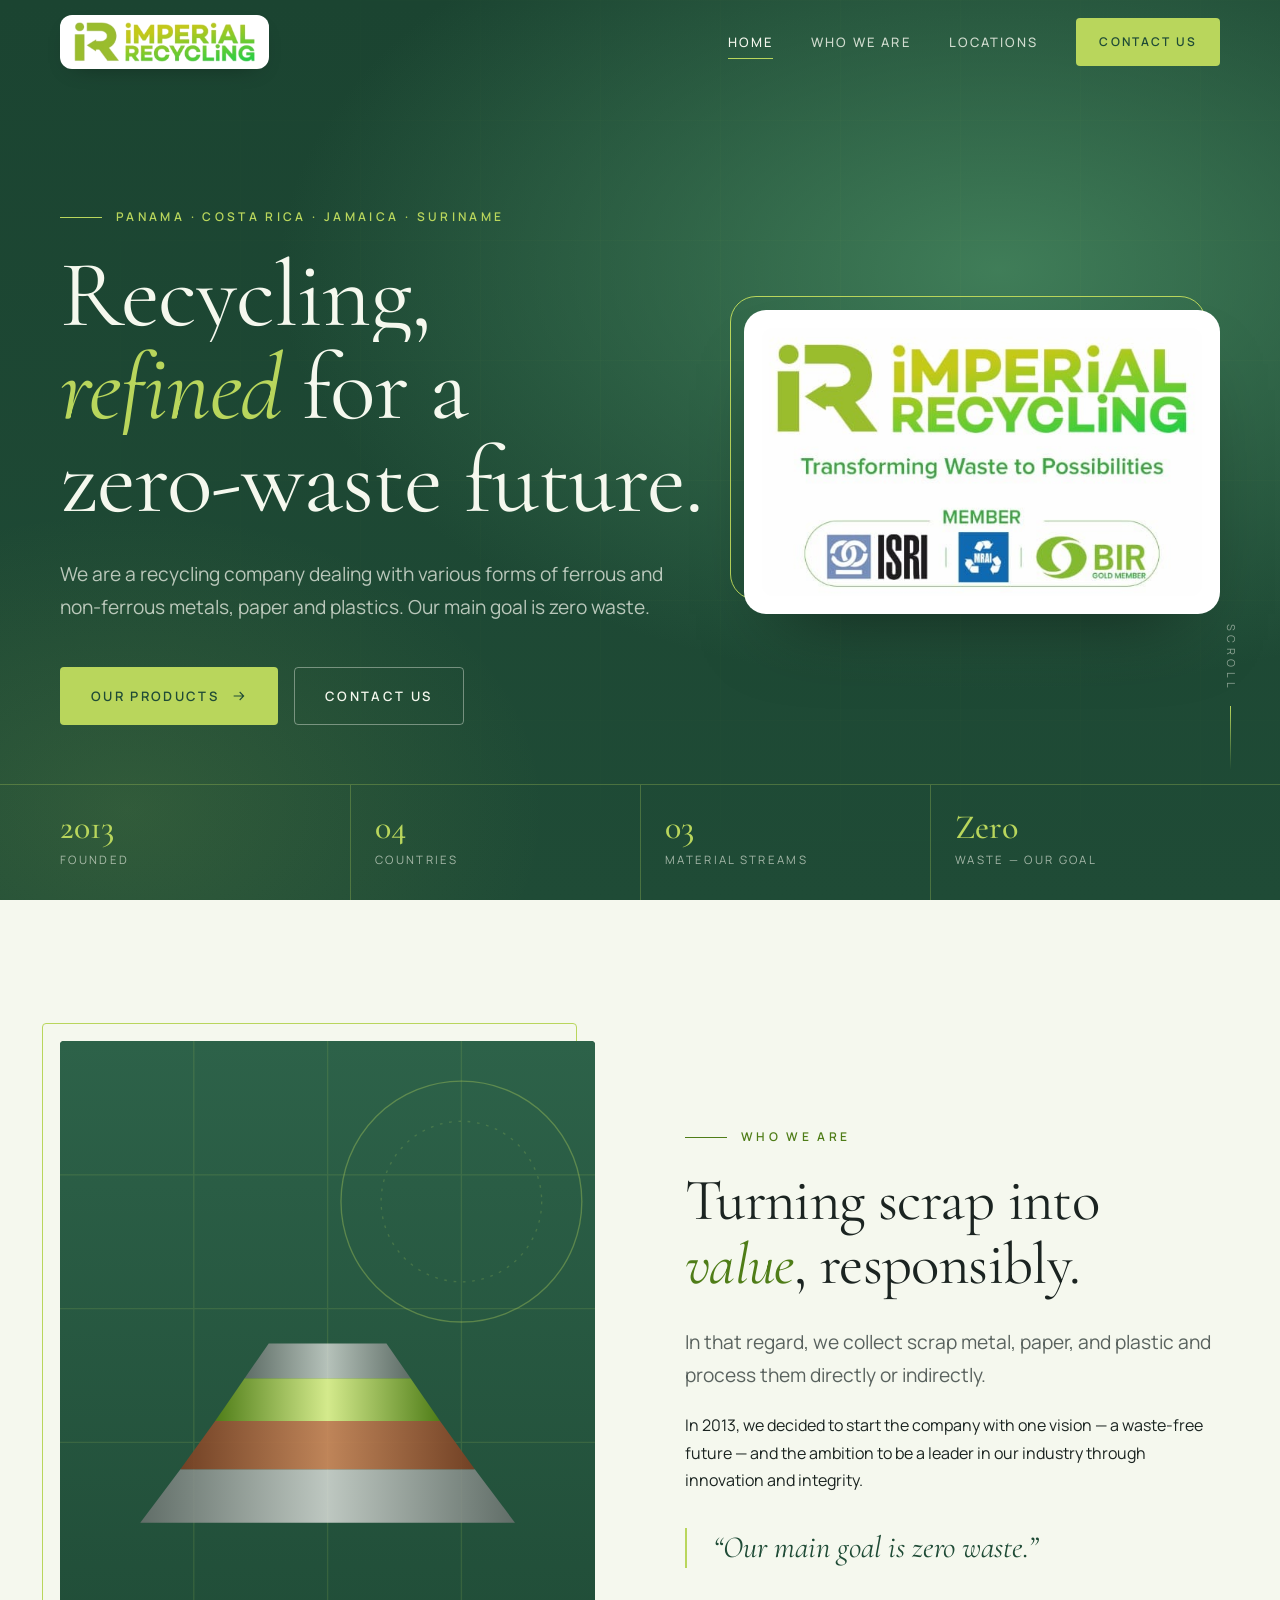
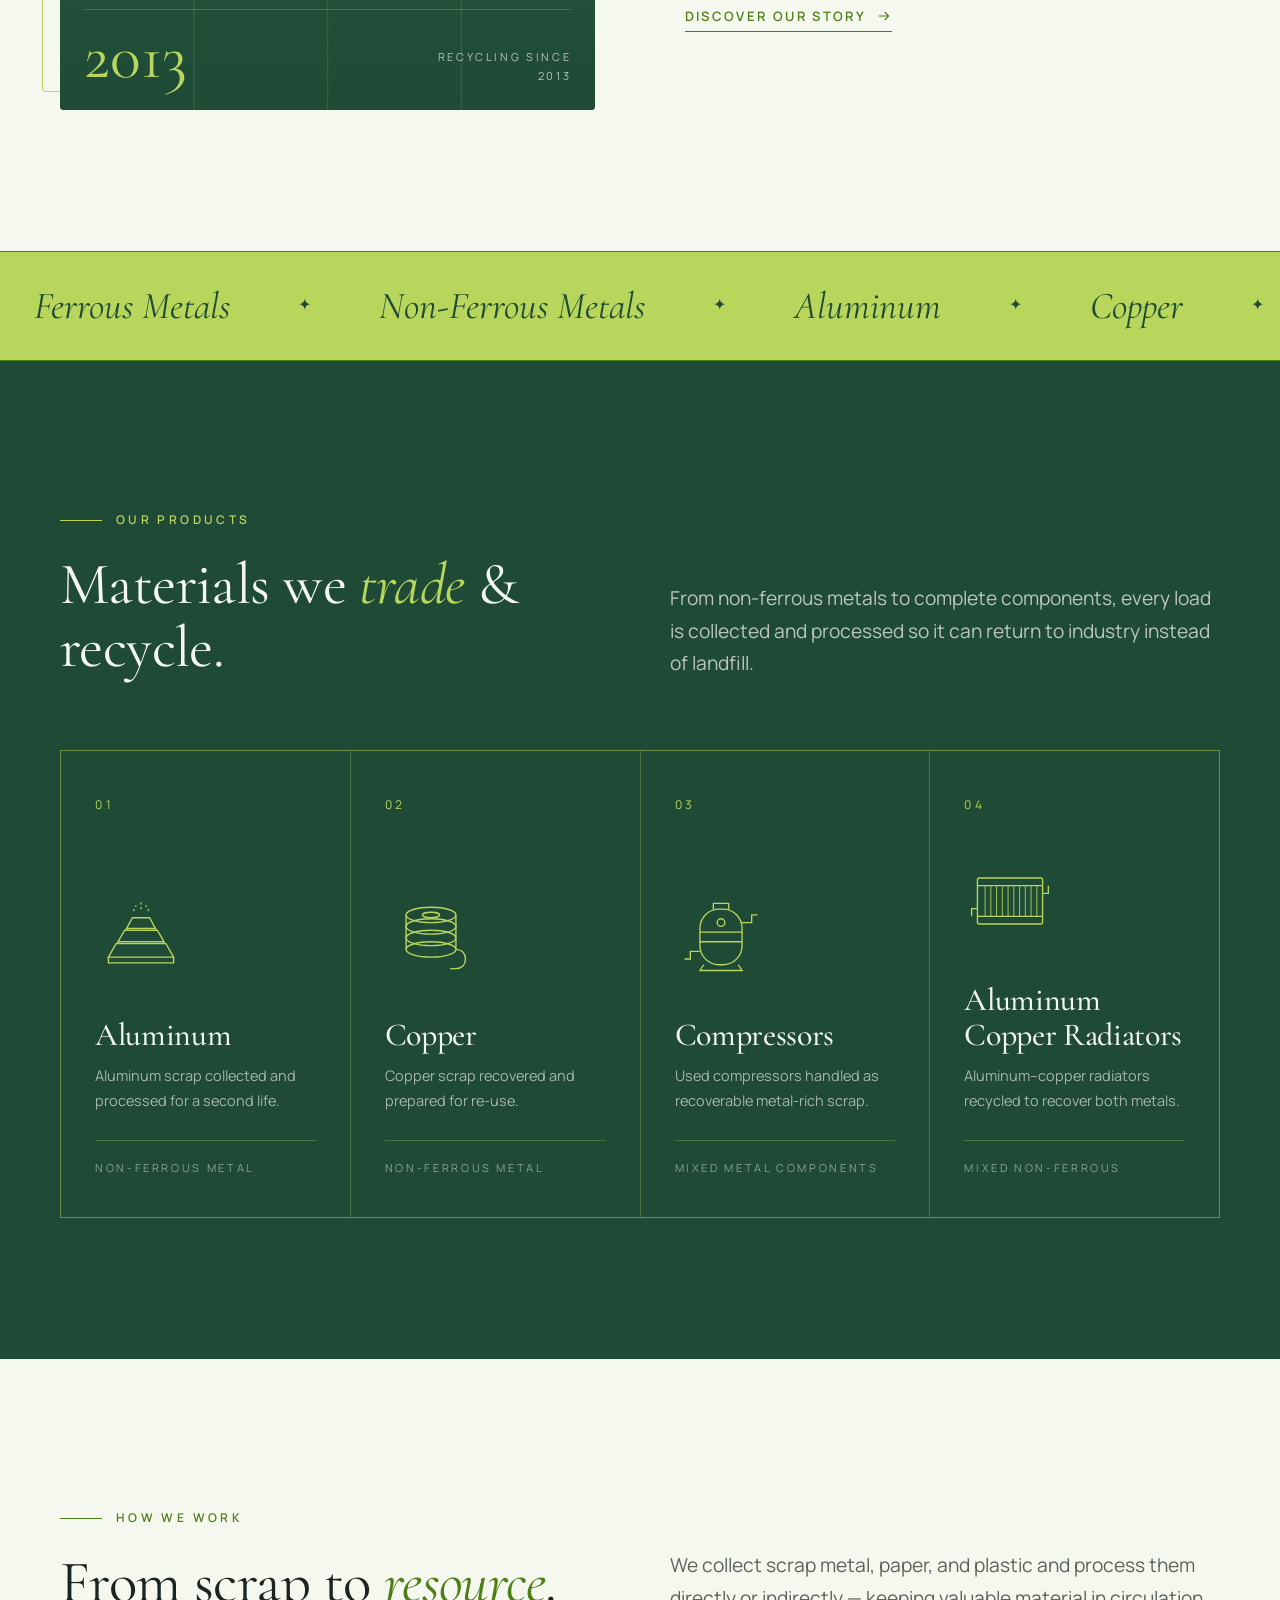
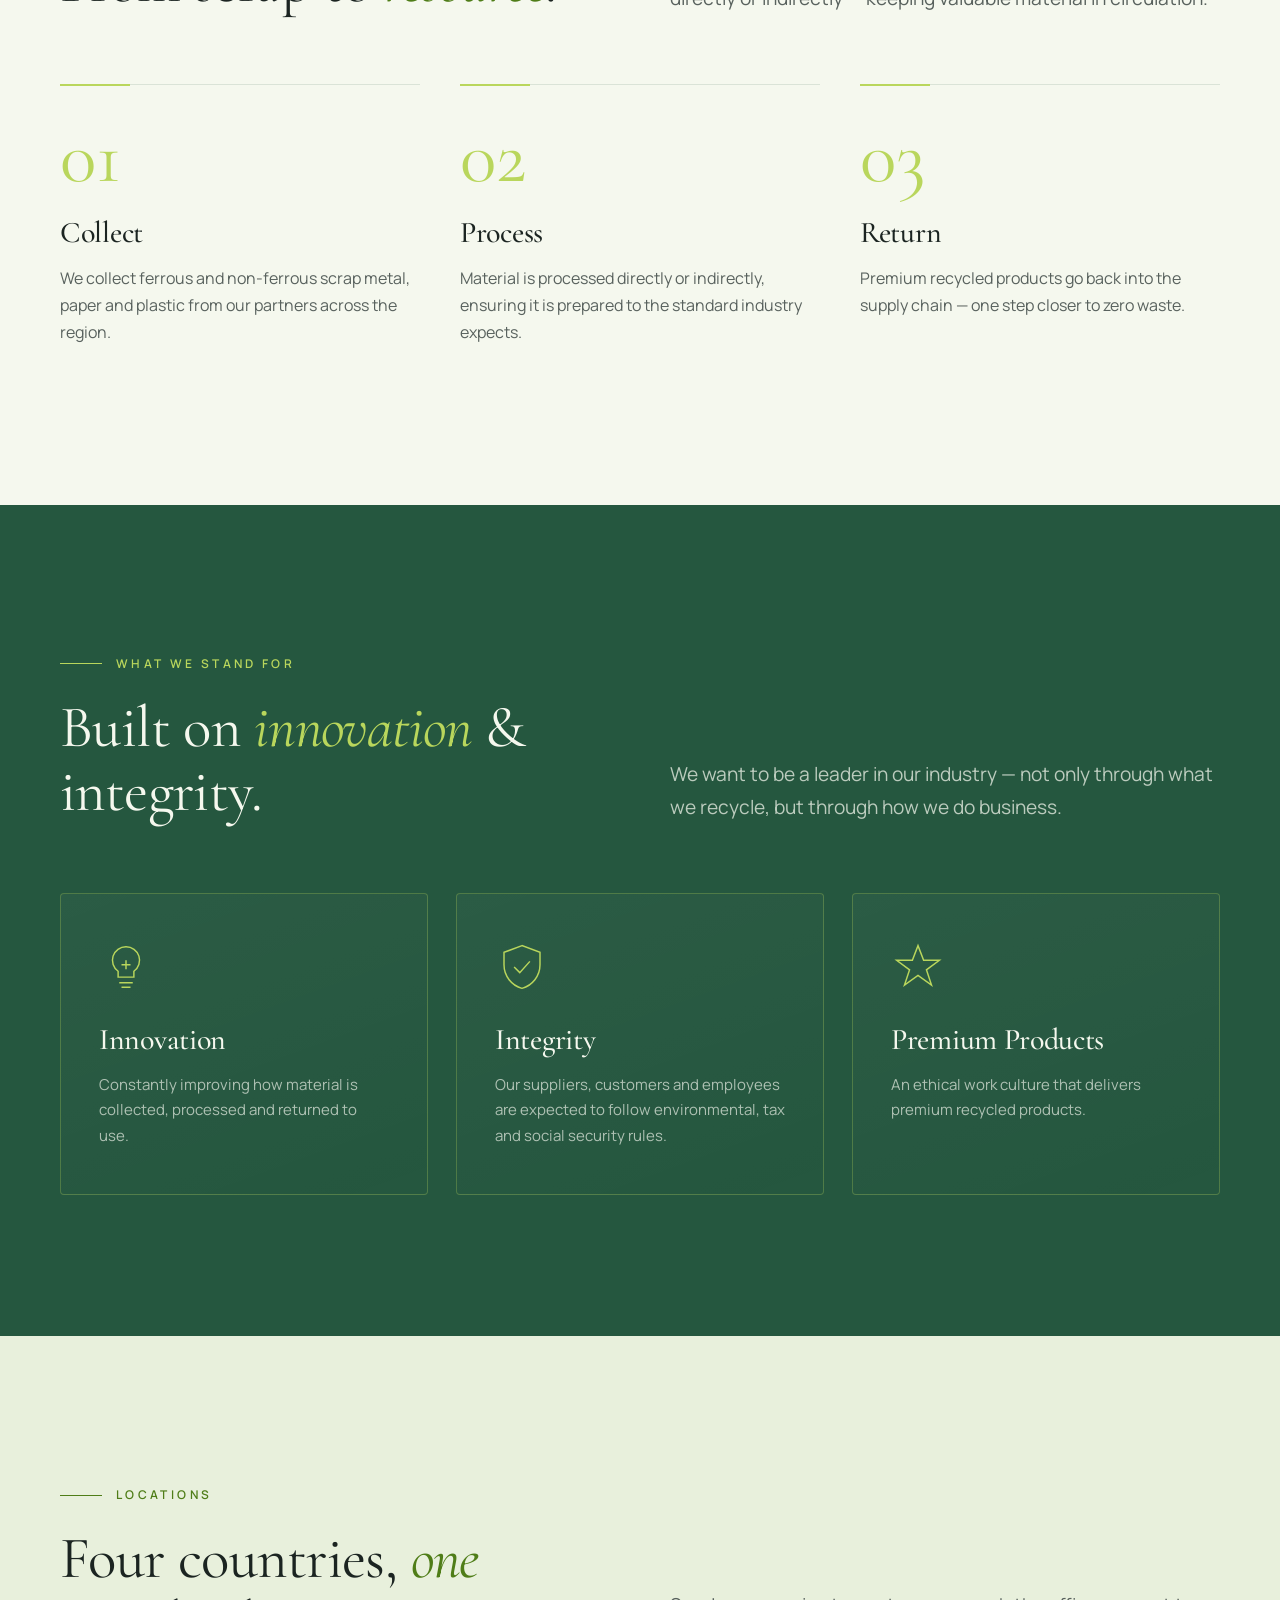
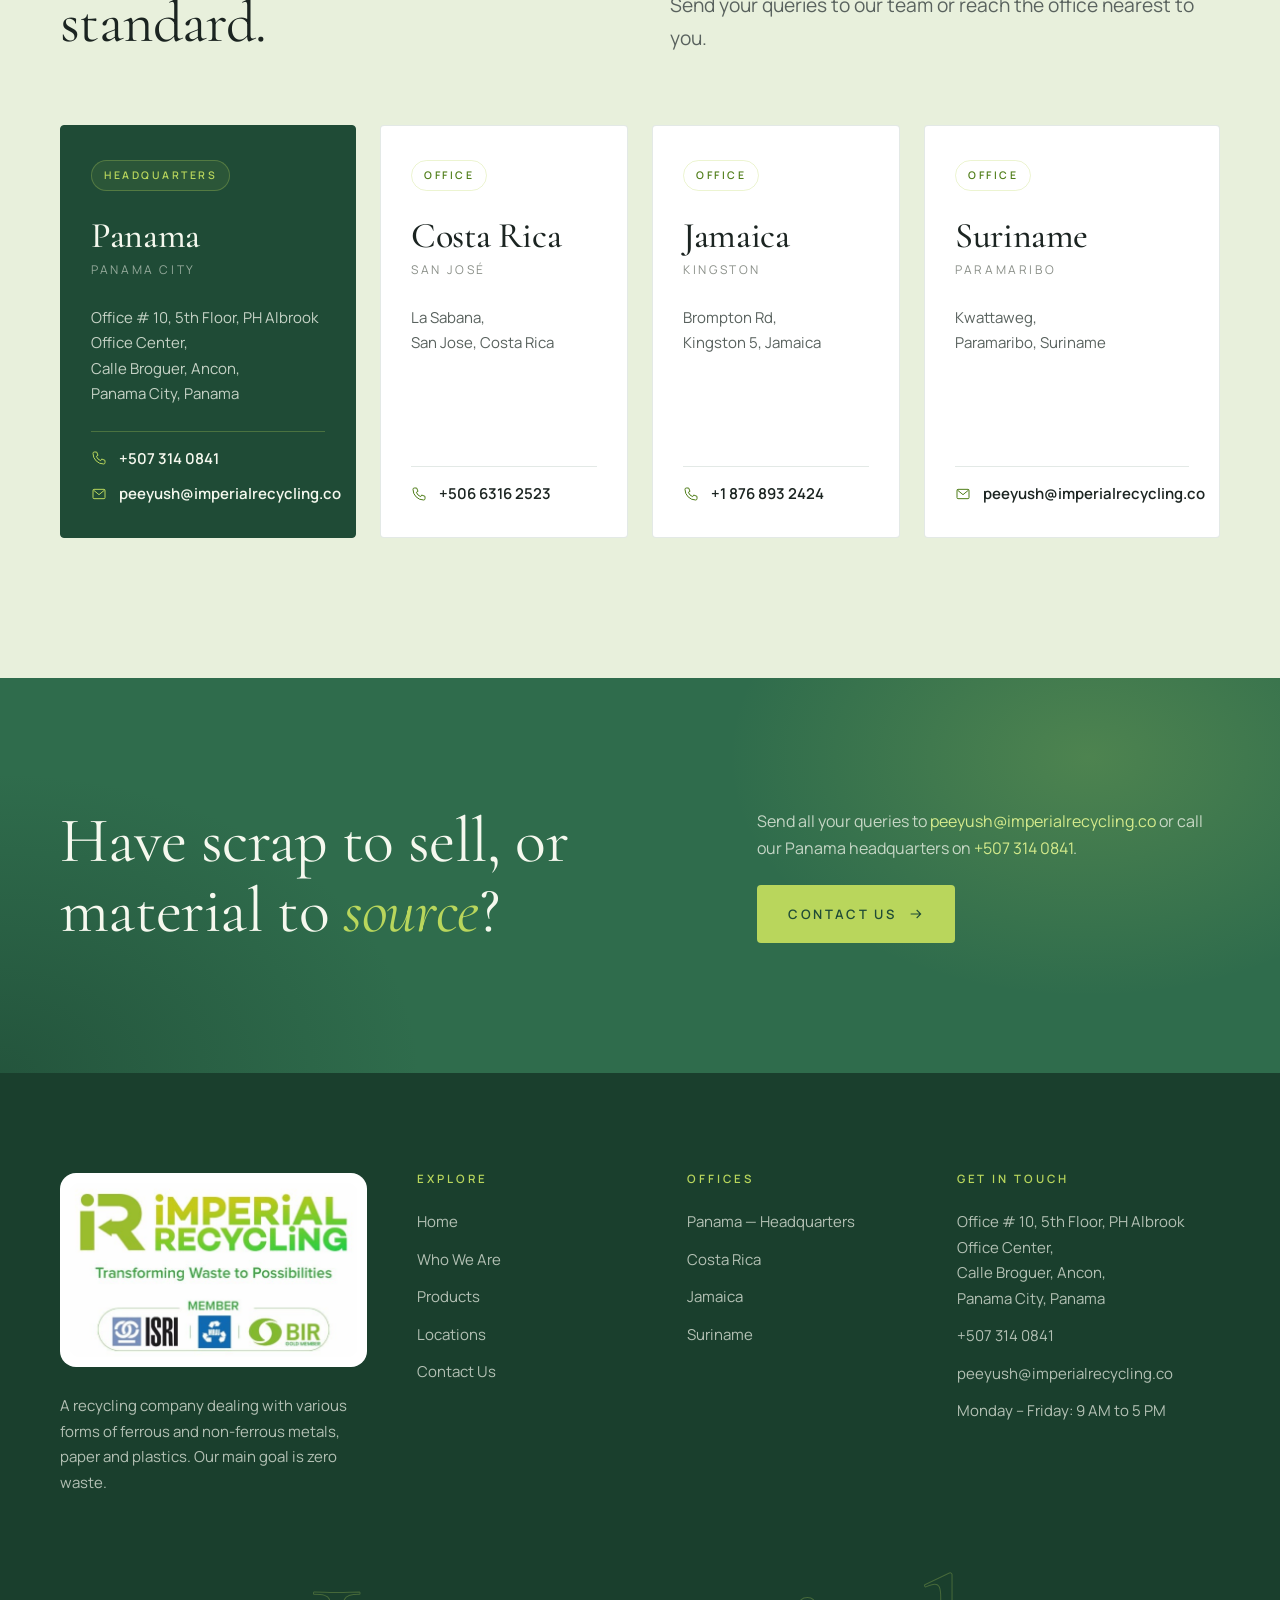
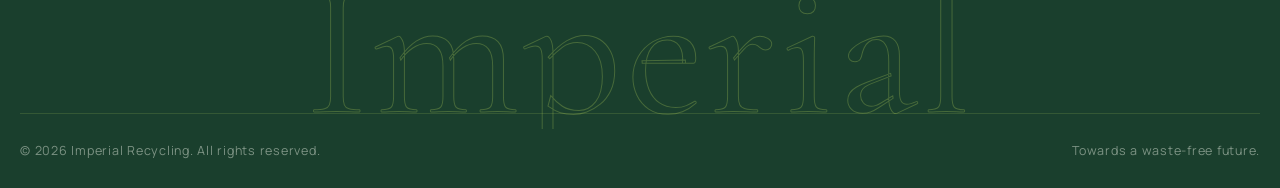
==== commit fd63980c: "Return to the original design in a lighter green with real logo plate Restore the first layout and t" ====
--- a/index.html
+++ b/index.html
@@ -3,16 +3,16 @@
 <head>
 <meta charset="utf-8">
 <meta name="viewport" content="width=device-width, initial-scale=1">
-<title>Imperial Recycling — Transforming Waste to Possibilities | Panama</title>
+<title>Imperial Recycling — Ferrous & Non-Ferrous Metals, Paper and Plastic | Panama</title>
 <meta name="description" content="Imperial Recycling is a recycling company dealing with ferrous and non-ferrous metals, paper and plastics, with offices in Panama, Costa Rica, Jamaica and Suriname. Our main goal is zero waste.">
-<meta name="theme-color" content="#93cc2c">
-<meta property="og:title" content="Imperial Recycling — Transforming Waste to Possibilities | Panama">
+<meta name="theme-color" content="#1f4b36">
+<meta property="og:title" content="Imperial Recycling — Ferrous & Non-Ferrous Metals, Paper and Plastic | Panama">
 <meta property="og:description" content="Imperial Recycling is a recycling company dealing with ferrous and non-ferrous metals, paper and plastics, with offices in Panama, Costa Rica, Jamaica and Suriname. Our main goal is zero waste.">
 <meta property="og:type" content="website">
 <link rel="icon" href="assets/img/mark.png" type="image/png">
 <link rel="preconnect" href="https://fonts.googleapis.com">
 <link rel="preconnect" href="https://fonts.gstatic.com" crossorigin>
-<link href="https://fonts.googleapis.com/css2?family=Poppins:wght@500;600;700&family=Nunito+Sans:opsz,wght@6..12,400;6..12,600;6..12,700;6..12,800&display=swap" rel="stylesheet">
+<link href="https://fonts.googleapis.com/css2?family=Cormorant+Garamond:ital,wght@0,400;0,500;0,600;1,400;1,500&family=Manrope:wght@400;500;600&display=swap" rel="stylesheet">
 <link rel="stylesheet" href="assets/css/style.css">
 </head>
 <body>
@@ -20,7 +20,7 @@
 <header class="site-header">
   <div class="container header-inner">
     <a class="brand" href="index.html" aria-label="Imperial Recycling — home">
-      <img class="brand-logo" src="assets/img/logo.png" alt="Imperial Recycling" width="543" height="120">
+      <span class="brand-chip"><img src="assets/img/logo.png" alt="Imperial Recycling" width="543" height="120"></span>
     </a>
     <button class="menu-toggle" type="button" aria-label="Menu" aria-expanded="false" aria-controls="site-nav"><span></span></button>
     <nav class="nav" id="site-nav" aria-label="Main">
@@ -32,49 +32,27 @@
   </div>
 </header>
 <main id="main">
-<section class="hero">
+<section class="hero on-dark">
+  <div class="hero-bg"></div><div class="hero-grid"></div>
   <div class="container hero-inner">
     <div>
       <span class="eyebrow reveal">Panama · Costa Rica · Jamaica · Suriname</span>
       <h1 class="display">
-        <span class="line"><span>Transforming</span></span>
-        <span class="line"><span>waste to</span></span>
-        <span class="line"><span><em>possibilities.</em></span></span>
+        <span class="line"><span>Recycling,</span></span>
+        <span class="line"><span><em>refined</em> for a</span></span>
+        <span class="line"><span>zero-waste future.</span></span>
       </h1>
       <p class="lead reveal" data-delay="2">We are a recycling company dealing with various forms of ferrous and non-ferrous metals, paper and plastics. Our main goal is zero waste.</p>
       <div class="hero-actions reveal" data-delay="3">
         <a class="btn btn-gold" href="#products">Our Products <svg viewBox="0 0 24 24" fill="none" stroke="currentColor" stroke-width="1.6" aria-hidden="true"><path d="M4 12h15M13 6l6 6-6 6"/></svg></a>
         <a class="btn btn-ghost" href="contact.html">Contact Us</a>
       </div>
-      <div class="reveal" data-delay="3"><div class="members" aria-label="Member of ISRI, MRAI and BIR (Gold Member)">
-  <span class="members-label">Member</span>
-  <div class="members-row">
-    <img src="assets/img/isri.png" alt="ISRI" width="134" height="63">
-    <span class="sep" aria-hidden="true"></span>
-    <img class="mrai" src="assets/img/mrai.png" alt="MRAI" width="69" height="69">
-    <span class="sep" aria-hidden="true"></span>
-    <img src="assets/img/bir.png" alt="BIR Gold Member" width="150" height="60">
-  </div>
-</div></div>
-    </div>
-    <div class="hero-emblem reveal" data-delay="2" aria-hidden="true">
-  <svg class="ring-text" viewBox="0 0 400 400">
-    <defs><path id="ring" d="M200,200 m-176,0 a176,176 0 1,1 352,0 a176,176 0 1,1 -352,0"/></defs>
-    <text><textPath href="#ring">ZERO WASTE • FERROUS METALS • NON-FERROUS METALS • PAPER • PLASTIC •</textPath></text>
-  </svg>
-  <svg class="core" viewBox="0 0 260 260" fill="none">
-    <circle cx="130" cy="130" r="128" fill="#ffffff"/>
-    <circle cx="130" cy="130" r="104" stroke="#5cc93b" stroke-opacity=".45" stroke-dasharray="2 6"/>
-    <g stroke="#5cc93b" stroke-width="7" stroke-linecap="round" stroke-linejoin="round">
-      <path d="M130 52a78 78 0 0 1 67.5 39"/><path d="m200 74 -2.5 17 -16 -6"/>
-      <path d="M197.5 169A78 78 0 0 1 62.5 169"/><path d="m78 183 -15.5 -14 15 -8"/>
-      <path d="M62.5 91A78 78 0 0 1 112 54"/><path d="m98 46 14 8 -10 13"/>
-    </g>
-    <text x="130" y="130" text-anchor="middle" font-family="Poppins, sans-serif" font-size="40" font-weight="700" fill="#17261a">Zero</text>
-    <text x="130" y="156" text-anchor="middle" font-family="Poppins, sans-serif" font-size="13" font-weight="600" letter-spacing="6" fill="#2f8a3c">WASTE</text>
-  </svg>
-</div>
-  </div>
+    </div>
+    <div class="brand-plate reveal" data-delay="2">
+      <img src="assets/img/brand-plate.png" alt="Imperial Recycling — Transforming Waste to Possibilities. Member: ISRI, MRAI, BIR Gold Member" width="580" height="352">
+    </div>
+  </div>
+  <div class="scroll-cue">Scroll</div>
   <div class="hero-foot">
     <div class="container">
       <div class="hero-stat"><strong>2013</strong><span>Founded</span></div>
@@ -91,15 +69,15 @@
       <div class="split-visual">
         <svg viewBox="0 0 400 500" preserveAspectRatio="xMidYMid slice" aria-hidden="true">
   <defs>
-    <linearGradient id="bg" x1="0" y1="0" x2="0" y2="1"><stop offset="0" stop-color="#eaf3d2"/><stop offset="1" stop-color="#c9e39a"/></linearGradient>
-    <linearGradient id="bar" x1="0" y1="0" x2="1" y2="0"><stop offset="0" stop-color="#8fb51a"/><stop offset=".5" stop-color="#d6e45a"/><stop offset="1" stop-color="#5cc93b"/></linearGradient>
+    <linearGradient id="bg" x1="0" y1="0" x2="0" y2="1"><stop offset="0" stop-color="#2d6249"/><stop offset="1" stop-color="#1f4b36"/></linearGradient>
+    <linearGradient id="bar" x1="0" y1="0" x2="1" y2="0"><stop offset="0" stop-color="#4f7d18"/><stop offset=".5" stop-color="#d4ea8c"/><stop offset="1" stop-color="#4f7d18"/></linearGradient>
     <linearGradient id="cu" x1="0" y1="0" x2="1" y2="0"><stop offset="0" stop-color="#7a3f22"/><stop offset=".5" stop-color="#d08a5c"/><stop offset="1" stop-color="#7a3f22"/></linearGradient>
     <linearGradient id="al" x1="0" y1="0" x2="1" y2="0"><stop offset="0" stop-color="#6b726f"/><stop offset=".5" stop-color="#d9dcd8"/><stop offset="1" stop-color="#6b726f"/></linearGradient>
   </defs>
   <rect width="400" height="500" fill="url(#bg)"/>
-  <g opacity=".35" stroke="#ffffff"><path d="M0 100h400M0 200h400M0 300h400M100 0v500M200 0v500M300 0v500"/></g>
-  <circle cx="300" cy="120" r="90" fill="#ffffff" fill-opacity=".45"/>
-  <circle cx="300" cy="120" r="60" fill="none" stroke="#5cc93b" stroke-opacity=".6" stroke-dasharray="2 5"/>
+  <g opacity=".14" stroke="#b9d65c"><path d="M0 100h400M0 200h400M0 300h400M100 0v500M200 0v500M300 0v500"/></g>
+  <circle cx="300" cy="120" r="90" fill="none" stroke="#b9d65c" stroke-opacity=".35"/>
+  <circle cx="300" cy="120" r="60" fill="none" stroke="#b9d65c" stroke-opacity=".2" stroke-dasharray="2 5"/>
   <g transform="translate(60 210)">
     <path d="M0 150h280l-30-40H30z" fill="url(#al)" opacity=".85"/>
     <path d="M30 110h220l-26-36H56z" fill="url(#cu)" opacity=".9"/>
@@ -128,7 +106,7 @@
   </div>
 </div>
 
-<section class="section tint" id="products">
+<section class="section dark on-dark" id="products">
   <div class="container">
     <div class="section-head">
       <div>
@@ -207,7 +185,7 @@
   </div>
 </section>
 
-<section class="section brand">
+<section class="section deep on-dark">
   <div class="container">
     <div class="section-head">
       <div>
@@ -224,7 +202,7 @@
   </div>
 </section>
 
-<section class="section tint">
+<section class="section sand">
   <div class="container">
     <div class="section-head">
       <div>
@@ -240,7 +218,7 @@
         <div class="city">Panama City</div>
         <address>Office # 10, 5th Floor, PH Albrook Office Center,<br>Calle Broguer, Ancon,<br>Panama City, Panama</address>
         <div class="contact-line"><svg viewBox="0 0 24 24" fill="none" stroke="currentColor" stroke-width="1.5" aria-hidden="true"><path d="M5 3h3.5l2 5-2.5 1.5a11 11 0 0 0 6.5 6.5L16 13.5l5 2V19a2 2 0 0 1-2 2A16 16 0 0 1 3 5a2 2 0 0 1 2-2z"/></svg><a href="tel:+5073140841">+507 314 0841</a></div>
-        <div class="contact-line"><svg viewBox="0 0 24 24" fill="none" stroke="currentColor" stroke-width="1.5" aria-hidden="true"><rect x="3" y="5" width="18" height="14" rx="1.5"/><path d="m3.5 6 8.5 7 8.5-7"/></svg><a href="mailto:peeyush@imperialrecycling.co">peeyush<wbr>@imperialrecycling.co</a></div>
+        <div class="contact-line"><svg viewBox="0 0 24 24" fill="none" stroke="currentColor" stroke-width="1.5" aria-hidden="true"><rect x="3" y="5" width="18" height="14" rx="1.5"/><path d="m3.5 6 8.5 7 8.5-7"/></svg><a href="mailto:peeyush@imperialrecycling.co">peeyush@imperialrecycling.co</a></div>
       </article>
       <article class="location reveal" data-delay="1">
         <span class="location-badge">Office</span>
@@ -261,7 +239,7 @@
         <h3>Suriname</h3>
         <div class="city">Paramaribo</div>
         <address>Kwattaweg,<br>Paramaribo, Suriname</address>
-        <div class="contact-line"><svg viewBox="0 0 24 24" fill="none" stroke="currentColor" stroke-width="1.5" aria-hidden="true"><rect x="3" y="5" width="18" height="14" rx="1.5"/><path d="m3.5 6 8.5 7 8.5-7"/></svg><a href="mailto:peeyush@imperialrecycling.co">peeyush<wbr>@imperialrecycling.co</a></div>
+        <div class="contact-line"><svg viewBox="0 0 24 24" fill="none" stroke="currentColor" stroke-width="1.5" aria-hidden="true"><rect x="3" y="5" width="18" height="14" rx="1.5"/><path d="m3.5 6 8.5 7 8.5-7"/></svg><a href="mailto:peeyush@imperialrecycling.co">peeyush@imperialrecycling.co</a></div>
       </article>
     </div>
   </div>
@@ -270,7 +248,7 @@
   <div class="container cta-inner">
     <h2 class="reveal">Have scrap to sell, or material to <em>source</em>?</h2>
     <div class="cta-side reveal" data-delay="1">
-      <p>Send all your queries to <a href="mailto:peeyush@imperialrecycling.co">peeyush@imperialrecycling.co</a> or call our Panama headquarters on <a href="tel:+5073140841">+507 314 0841</a>.</p>
+      <p>Send all your queries to <a href="mailto:peeyush@imperialrecycling.co" style="color:#d4ea8c">peeyush@imperialrecycling.co</a> or call our Panama headquarters on <a href="tel:+5073140841" style="color:#d4ea8c">+507 314 0841</a>.</p>
       <a class="btn btn-gold" href="contact.html">Contact Us <svg viewBox="0 0 24 24" fill="none" stroke="currentColor" stroke-width="1.6" aria-hidden="true"><path d="M4 12h15M13 6l6 6-6 6"/></svg></a>
     </div>
   </div>
@@ -282,20 +260,9 @@
     <div class="footer-top">
       <div class="footer-about">
         <a class="brand" href="index.html" aria-label="Imperial Recycling — home">
-          <img class="brand-logo" src="assets/img/logo.png" alt="Imperial Recycling" width="543" height="120">
+          <span class="footer-plate"><img src="assets/img/brand-plate.png" alt="Imperial Recycling — Transforming Waste to Possibilities. Member: ISRI, MRAI, BIR Gold Member" width="580" height="352" loading="lazy"></span>
         </a>
-        <p class="tagline">Transforming Waste to Possibilities</p>
         <p>A recycling company dealing with various forms of ferrous and non-ferrous metals, paper and plastics. Our main goal is zero waste.</p>
-        <div class="members" aria-label="Member of ISRI, MRAI and BIR (Gold Member)">
-  <span class="members-label">Member</span>
-  <div class="members-row">
-    <img src="assets/img/isri.png" alt="ISRI" width="134" height="63">
-    <span class="sep" aria-hidden="true"></span>
-    <img class="mrai" src="assets/img/mrai.png" alt="MRAI" width="69" height="69">
-    <span class="sep" aria-hidden="true"></span>
-    <img src="assets/img/bir.png" alt="BIR Gold Member" width="150" height="60">
-  </div>
-</div>
       </div>
       <div>
         <h4>Explore</h4>
@@ -326,10 +293,11 @@
         </ul>
       </div>
     </div>
+    <div class="footer-big" aria-hidden="true">Imperial</div>
   </div>
   <div class="container footer-bottom">
     <span>© <span data-year>2024</span> Imperial Recycling. All rights reserved.</span>
-    <span>Transforming Waste to Possibilities</span>
+    <span>Towards a waste-free future.</span>
   </div>
 </footer>
 <script src="assets/js/main.js"></script>
--- a/assets/css/style.css
+++ b/assets/css/style.css
@@ -1,38 +1,32 @@
 /* ==========================================================================
-   Imperial Recycling — light brand theme
-   White + soft lime tints, lime → green brand gradient (from the business card),
-   rounded geometric type, "leaf" shape (one sharp corner) as the brand motif
+   Imperial Recycling — luxury corporate theme
+   Light forest green + brand lime + soft white, serif display, generous whitespace
    ========================================================================== */
 
 :root {
-  --lime: #c6d41f;
-  --lime-2: #a9c81d;
-  --green: #5cc93b;
-  --green-deep: #2f8a3c;
-  --green-ink: #1d5e2a;
-  --ink: #17261a;
-  --text: #223024;
-  --text-soft: #56645a;
-  --stone: #7d897f;
-  --bg: #ffffff;
-  --tint: #f6f9ee;
-  --tint-2: #edf4dc;
-  --line: rgba(47, 138, 60, 0.18);
-  --line-soft: rgba(23, 38, 26, 0.09);
-  --grad: linear-gradient(120deg, #c6d41f 0%, #93cc2c 55%, #5cc93b 100%);
-  --grad-soft: linear-gradient(120deg, rgba(198, 212, 31, 0.16), rgba(92, 201, 59, 0.16));
-
-  --display: "Poppins", "Nunito", system-ui, -apple-system, "Segoe UI", sans-serif;
-  --sans: "Nunito Sans", "Segoe UI", system-ui, -apple-system, sans-serif;
+  --ink: #1f4b36;
+  --ink-2: #25573f;
+  --ink-3: #2d6249;
+  --forest: #2f6c4c;
+  --gold: #b9d65c;
+  --gold-2: #d4ea8c;
+  --gold-deep: #4f7d18;
+  --ivory: #f5f8ee;
+  --ivory-2: #e8f0dc;
+  --stone: #8a8f88;
+  --text: #1b2421;
+  --text-soft: #59625e;
+  --line: rgba(185, 214, 92, 0.28);
+  --line-dark: rgba(31, 75, 54, 0.12);
+
+  --serif: "Cormorant Garamond", "Playfair Display", Georgia, serif;
+  --sans: "Manrope", "Inter", system-ui, -apple-system, "Segoe UI", sans-serif;
 
   --container: 1240px;
   --gutter: clamp(16px, 4vw, 40px);
-  --radius: 18px;
-  --leaf: 999px 0 999px 999px;
+  --radius: 4px;
   --ease: cubic-bezier(0.22, 1, 0.36, 1);
   --header-h: 84px;
-  --shadow: 0 24px 60px -30px rgba(29, 94, 42, 0.35);
-  color-scheme: light;
 }
 
 *,
@@ -44,10 +38,10 @@
 body {
   margin: 0;
   font-family: var(--sans);
-  font-size: 16.5px;
+  font-size: 16px;
   line-height: 1.7;
   color: var(--text);
-  background: var(--bg);
+  background: var(--ivory);
   -webkit-font-smoothing: antialiased;
   overflow-x: hidden;
 }
@@ -56,13 +50,11 @@
 a { color: inherit; text-decoration: none; }
 p { margin: 0 0 1.1em; }
 h1, h2, h3, h4 {
-  font-family: var(--display);
-  font-weight: 600;
-  line-height: 1.12;
+  font-family: var(--serif);
+  font-weight: 500;
+  line-height: 1.08;
   margin: 0 0 0.5em;
-  letter-spacing: -0.02em;
-  color: var(--ink);
-  text-wrap: balance;
+  letter-spacing: -0.01em;
 }
 
 .container {
@@ -74,111 +66,110 @@
 
 .skip-link {
   position: absolute; left: -999px; top: 8px; z-index: 200;
-  background: var(--green-deep); color: #fff; padding: 8px 14px; border-radius: 8px;
+  background: var(--gold); color: var(--ink); padding: 8px 14px;
 }
 .skip-link:focus { left: 8px; }
 
-:focus-visible { outline: 2px solid var(--green-deep); outline-offset: 3px; }
+:focus-visible { outline: 2px solid var(--gold); outline-offset: 3px; }
 
 /* ---------- Eyebrow / headings ---------- */
 .eyebrow {
-  display: inline-flex; align-items: center; gap: 12px;
-  font-family: var(--display);
-  font-size: 12.5px; font-weight: 600;
-  letter-spacing: 0.18em; text-transform: uppercase;
-  color: var(--green-deep);
-  margin-bottom: 20px;
-}
-.eyebrow::before { content: ""; width: 28px; height: 4px; border-radius: 4px; background: var(--grad); }
+  display: inline-flex; align-items: center; gap: 14px;
+  font-size: 12px; font-weight: 600;
+  letter-spacing: 0.28em; text-transform: uppercase;
+  color: var(--gold-deep);
+  margin-bottom: 22px;
+}
+.eyebrow::before { content: ""; width: 42px; height: 1px; background: currentColor; }
+.on-dark .eyebrow, .eyebrow.light { color: var(--gold); }
 
 .display {
-  font-size: clamp(40px, 6.2vw, 80px);
-  font-weight: 700;
-  line-height: 1.04;
-  letter-spacing: -0.035em;
-}
-.display em, .h2 em, .page-hero h1 em, .cta h2 em {
-  font-style: normal;
-  background: var(--grad);
-  -webkit-background-clip: text; background-clip: text;
-  color: transparent;
-}
-.h2 { font-size: clamp(30px, 4vw, 50px); font-weight: 700; letter-spacing: -0.03em; }
-.lead { font-size: clamp(17px, 1.45vw, 19.5px); color: var(--text-soft); max-width: 640px; }
+  font-size: clamp(44px, 7.4vw, 104px);
+  font-weight: 400;
+  line-height: 0.98;
+}
+.display em, .h2 em { font-style: italic; color: var(--gold); }
+.h2 { font-size: clamp(34px, 4.6vw, 60px); font-weight: 400; }
+.h2 em { color: var(--gold-deep); }
+.on-dark .h2 em { color: var(--gold); }
+.lead { font-size: clamp(17px, 1.5vw, 20px); color: var(--text-soft); max-width: 640px; }
+.on-dark .lead { color: rgba(245, 248, 238, 0.72); }
 
 /* ---------- Buttons ---------- */
 .btn {
-  display: inline-flex; align-items: center; gap: 10px;
-  padding: 15px 28px;
-  font-family: var(--display); font-size: 14px; font-weight: 600; letter-spacing: 0.01em;
-  border: 1.5px solid transparent; border-radius: 999px;
+  display: inline-flex; align-items: center; gap: 12px;
+  padding: 17px 30px;
+  font-family: var(--sans); font-size: 13px; font-weight: 600;
+  letter-spacing: 0.18em; text-transform: uppercase;
+  border: 1px solid transparent; border-radius: var(--radius);
   cursor: pointer;
-  transition: background 0.35s var(--ease), color 0.35s var(--ease), border-color 0.35s var(--ease), box-shadow 0.35s var(--ease), transform 0.35s var(--ease);
+  transition: background 0.35s var(--ease), color 0.35s var(--ease), border-color 0.35s var(--ease), transform 0.35s var(--ease);
 }
 .btn svg { width: 16px; height: 16px; transition: transform 0.35s var(--ease); }
 .btn:hover svg { transform: translateX(4px); }
-.btn-gold {
-  background: var(--grad); color: var(--ink);
-  box-shadow: 0 12px 30px -14px rgba(92, 201, 59, 0.8);
-}
-.btn-gold:hover { transform: translateY(-2px); box-shadow: 0 18px 34px -14px rgba(92, 201, 59, 0.9); }
-.btn-ghost { border-color: var(--line); color: var(--green-ink); background: #fff; }
-.btn-ghost:hover { border-color: var(--green); color: var(--green-deep); }
-.btn-dark { background: var(--green-ink); color: #fff; }
-.btn-dark:hover { background: var(--green-deep); }
+.btn-gold { background: var(--gold); color: var(--ink); }
+.btn-gold:hover { background: var(--gold-2); }
+.btn-ghost { border-color: rgba(245, 248, 238, 0.4); color: var(--ivory); }
+.btn-ghost:hover { border-color: var(--gold); color: var(--gold); }
+.btn-dark { background: var(--ink); color: var(--ivory); }
+.btn-dark:hover { background: var(--forest); }
 
 .link-arrow {
   display: inline-flex; align-items: center; gap: 10px;
-  font-family: var(--display); font-size: 14.5px; font-weight: 600;
-  color: var(--green-deep);
-}
-.link-arrow svg { width: 16px; height: 16px; transition: transform 0.35s var(--ease); }
-.link-arrow:hover svg { transform: translateX(4px); }
+  font-size: 13px; font-weight: 600; letter-spacing: 0.18em; text-transform: uppercase;
+  color: var(--gold-deep);
+  border-bottom: 1px solid currentColor; padding-bottom: 4px;
+}
+.link-arrow svg { width: 16px; height: 16px; }
+.on-dark .link-arrow { color: var(--gold); }
 
 /* ---------- Header ---------- */
 .site-header {
   position: fixed; inset: 0 0 auto 0; z-index: 100;
   height: var(--header-h);
   display: flex; align-items: center;
-  background: rgba(255, 255, 255, 0.82);
+  color: var(--ivory);
+  transition: background 0.45s var(--ease), height 0.45s var(--ease), box-shadow 0.45s var(--ease);
+}
+.site-header.scrolled {
+  background: rgba(31, 75, 54, 0.92);
   backdrop-filter: blur(14px); -webkit-backdrop-filter: blur(14px);
-  transition: height 0.45s var(--ease), box-shadow 0.45s var(--ease), background 0.45s;
-}
-.site-header.scrolled {
-  height: 70px; background: rgba(255, 255, 255, 0.95);
-  box-shadow: 0 10px 30px -20px rgba(23, 38, 26, 0.35);
+  height: 70px;
+  box-shadow: 0 1px 0 var(--line);
 }
 .header-inner { display: flex; align-items: center; justify-content: space-between; gap: 24px; }
 
-.brand { display: flex; align-items: center; }
-.brand-logo { height: 46px; width: auto; transition: height 0.45s var(--ease); }
-.scrolled .brand-logo { height: 40px; }
-
-.nav { display: flex; align-items: center; gap: 34px; }
+.brand { display: flex; align-items: center; gap: 14px; }
+.brand-mark { width: 42px; height: 42px; flex: none; }
+.brand-text { display: flex; flex-direction: column; line-height: 1; }
+.brand-name { font-family: var(--serif); font-size: 24px; font-weight: 600; letter-spacing: 0.14em; text-transform: uppercase; }
+.brand-sub { font-size: 9.5px; letter-spacing: 0.5em; text-transform: uppercase; color: var(--gold); margin-top: 6px; }
+
+.nav { display: flex; align-items: center; gap: 38px; }
 .nav a:not(.btn) {
   position: relative;
-  font-family: var(--display); font-size: 14.5px; font-weight: 500;
-  color: var(--text);
+  font-size: 13px; font-weight: 500; letter-spacing: 0.16em; text-transform: uppercase;
+  color: rgba(245, 248, 238, 0.82);
   padding: 6px 0;
   transition: color 0.3s;
 }
 .nav a:not(.btn)::after {
-  content: ""; position: absolute; left: 0; bottom: 0; height: 3px; width: 100%; border-radius: 3px;
-  background: var(--grad); transform: scaleX(0); transform-origin: right;
+  content: ""; position: absolute; left: 0; bottom: 0; height: 1px; width: 100%;
+  background: var(--gold); transform: scaleX(0); transform-origin: right;
   transition: transform 0.45s var(--ease);
 }
-.nav a:not(.btn):hover, .nav a[aria-current="page"] { color: var(--green-deep); }
+.nav a:not(.btn):hover, .nav a[aria-current="page"] { color: var(--ivory); }
 .nav a:not(.btn):hover::after, .nav a[aria-current="page"]::after { transform: scaleX(1); transform-origin: left; }
-.nav .btn { padding: 12px 22px; font-size: 13.5px; }
+.nav .btn { padding: 13px 22px; font-size: 12px; }
 
 .menu-toggle {
   display: none;
-  width: 46px; height: 46px; border: 1.5px solid var(--line); border-radius: 50%;
-  background: #fff; color: var(--green-ink); cursor: pointer;
+  width: 46px; height: 46px; border: 1px solid var(--line); border-radius: 50%;
+  background: transparent; color: var(--ivory); cursor: pointer;
   align-items: center; justify-content: center;
 }
 .menu-toggle span, .menu-toggle span::before, .menu-toggle span::after {
-  display: block; width: 18px; height: 2px; border-radius: 2px; background: currentColor; position: relative;
+  display: block; width: 18px; height: 1.5px; background: currentColor; position: relative;
   transition: transform 0.35s var(--ease), background 0.2s;
 }
 .menu-toggle span::before, .menu-toggle span::after { content: ""; position: absolute; left: 0; }
@@ -188,372 +179,324 @@
 .menu-open .menu-toggle span::before { transform: translateY(6px) rotate(45deg); }
 .menu-open .menu-toggle span::after { transform: translateY(-6px) rotate(-45deg); }
 
-/* ---------- Membership badge strip (from the business card) ---------- */
-.members {
-  position: relative; display: inline-flex; flex-direction: column; align-items: center;
-  border: 1.5px solid rgba(92, 201, 59, 0.55); border-radius: 999px;
-  padding: 22px 34px 16px; background: #fff;
-  max-width: 100%;
-}
-.members-label {
-  position: absolute; top: -0.85em; left: 50%; transform: translateX(-50%);
-  background: #fff; padding: 0 14px;
-  font-family: var(--display); font-size: 15px; font-weight: 600; letter-spacing: 0.04em;
-  color: #3fae3f; text-transform: uppercase; white-space: nowrap;
-}
-.members-row { display: flex; align-items: center; gap: 22px; }
-.members-row img { height: 46px; width: auto; }
-.members-row img.mrai { height: 52px; }
-.members-row .sep { width: 1.5px; height: 26px; background: rgba(23, 38, 26, 0.3); }
-
 /* ---------- Hero (home) ---------- */
 .hero {
   position: relative;
-  padding: calc(var(--header-h) + 64px) 0 0;
-  background:
-    radial-gradient(900px 600px at 85% 10%, rgba(198, 212, 31, 0.22), transparent 60%),
-    radial-gradient(700px 500px at 0% 100%, rgba(92, 201, 59, 0.14), transparent 60%),
-    linear-gradient(180deg, #ffffff 0%, var(--tint) 100%);
+  min-height: 100vh; min-height: 100svh;
+  display: flex; align-items: center;
+  padding: calc(var(--header-h) + 60px) 0 120px;
+  background: var(--ink);
+  color: var(--ivory);
   overflow: hidden;
   isolation: isolate;
 }
-.hero-inner { display: grid; grid-template-columns: 1.1fr 0.9fr; gap: 50px; align-items: center; padding-bottom: 70px; }
-.hero-inner > div { min-width: 0; }
-.hero h1 { margin-bottom: 26px; }
-.hero .lead { margin-bottom: 36px; }
-.hero-actions { display: flex; flex-wrap: wrap; gap: 14px; margin-bottom: 52px; }
-
-.hero-emblem {
-  position: relative; width: 100%; max-width: 470px; aspect-ratio: 1; margin-left: auto;
-  border-radius: var(--leaf);
-  background: var(--grad);
-  box-shadow: var(--shadow);
-}
-.hero-emblem::before {
-  content: ""; position: absolute; inset: 22px; border-radius: var(--leaf);
-  border: 1.5px solid rgba(255, 255, 255, 0.7);
-}
-.hero-emblem .ring-text { position: absolute; inset: 8%; animation: spin 48s linear infinite; }
+.hero-bg {
+  position: absolute; inset: 0; z-index: -2;
+  background:
+    radial-gradient(1200px 700px at 78% 30%, rgba(70, 135, 95, 0.85), transparent 60%),
+    radial-gradient(700px 500px at 10% 90%, rgba(185, 214, 92, 0.12), transparent 60%),
+    linear-gradient(180deg, #1b4431 0%, #1f4b36 100%);
+}
+.hero-grid {
+  position: absolute; inset: 0; z-index: -1; opacity: 0.35;
+  background-image:
+    linear-gradient(to right, rgba(185, 214, 92, 0.08) 1px, transparent 1px),
+    linear-gradient(to bottom, rgba(185, 214, 92, 0.08) 1px, transparent 1px);
+  background-size: 120px 120px;
+  mask-image: radial-gradient(ellipse at 70% 40%, #000 20%, transparent 75%);
+  -webkit-mask-image: radial-gradient(ellipse at 70% 40%, #000 20%, transparent 75%);
+}
+.hero-inner { display: grid; grid-template-columns: 1.15fr 0.85fr; gap: 40px; align-items: center; }
+.hero h1 { margin-bottom: 30px; }
+.hero .lead { margin-bottom: 44px; }
+.hero-actions { display: flex; flex-wrap: wrap; gap: 16px; }
+
+.hero-emblem { position: relative; width: 100%; max-width: 480px; aspect-ratio: 1; margin-left: auto; }
+.hero-emblem .ring-text { position: absolute; inset: 0; animation: spin 48s linear infinite; }
 .hero-emblem .ring-text text {
-  font-family: var(--display); font-size: 12.5px; font-weight: 600;
-  letter-spacing: 0.32em; fill: #ffffff;
-}
-.hero-emblem .core { position: absolute; inset: 24%; }
+  font-family: var(--sans); font-size: 11.5px; font-weight: 600;
+  letter-spacing: 0.42em; fill: var(--gold);
+}
+.hero-emblem .core { position: absolute; inset: 16%; }
 @keyframes spin { to { transform: rotate(360deg); } }
 
-.hero-foot { background: #fff; border-top: 1px solid var(--line-soft); }
+.hero-foot {
+  position: absolute; left: 0; right: 0; bottom: 0;
+  border-top: 1px solid var(--line);
+}
 .hero-foot .container { display: grid; grid-template-columns: repeat(4, 1fr); }
-.hero-stat { padding: 28px 24px 30px 0; }
-.hero-stat + .hero-stat { padding-left: 24px; border-left: 1px solid var(--line-soft); }
-.hero-stat strong {
-  display: inline-block; font-family: var(--display); font-size: 34px; font-weight: 700; line-height: 1.1;
-  background: var(--grad); -webkit-background-clip: text; background-clip: text; color: transparent;
-  font-variant-numeric: tabular-nums;
-}
-.hero-stat span { display: block; font-size: 13px; font-weight: 700; letter-spacing: 0.08em; text-transform: uppercase; color: var(--stone); }
+.hero-stat { padding: 26px 24px 28px 0; }
+.hero-stat + .hero-stat { padding-left: 24px; border-left: 1px solid var(--line); }
+.hero-stat strong { display: block; font-family: var(--serif); font-size: 34px; font-weight: 500; color: var(--gold); line-height: 1; }
+.hero-stat span { font-size: 11.5px; letter-spacing: 0.2em; text-transform: uppercase; color: rgba(245, 248, 238, 0.62); }
+
+.scroll-cue {
+  position: absolute; right: var(--gutter); bottom: 130px;
+  writing-mode: vertical-rl; font-size: 11px; letter-spacing: 0.4em; text-transform: uppercase;
+  color: rgba(245, 248, 238, 0.5);
+  display: flex; align-items: center; gap: 14px;
+}
+.scroll-cue::after { content: ""; width: 1px; height: 64px; background: linear-gradient(var(--gold), transparent); animation: cue 2.4s var(--ease) infinite; }
+@keyframes cue { 0% { transform: scaleY(0); transform-origin: top; } 50% { transform: scaleY(1); transform-origin: top; } 51% { transform-origin: bottom; } 100% { transform: scaleY(0); transform-origin: bottom; } }
 
 /* ---------- Page hero (inner pages) ---------- */
 .page-hero {
   position: relative; isolation: isolate; overflow: hidden;
-  background:
-    radial-gradient(700px 420px at 90% 0%, rgba(198, 212, 31, 0.25), transparent 60%),
-    linear-gradient(180deg, #ffffff 0%, var(--tint) 100%);
-  padding: calc(var(--header-h) + 90px) 0 90px;
-  border-bottom: 1px solid var(--line-soft);
-}
-.page-hero::after {
-  content: ""; position: absolute; z-index: -1;
-  right: max(-80px, calc(50% - 760px)); top: 50%; transform: translateY(-40%);
-  width: clamp(220px, 30vw, 420px); aspect-ratio: 1;
-  border-radius: var(--leaf); background: var(--grad); opacity: 0.9;
-}
-.page-hero::before {
-  content: ""; position: absolute; z-index: 0;
-  right: max(-40px, calc(50% - 720px)); top: 50%; transform: translateY(-36%);
-  width: clamp(170px, 24vw, 340px); aspect-ratio: 1;
-  border-radius: var(--leaf); border: 2px solid rgba(255, 255, 255, 0.8);
-}
-.page-hero .container { position: relative; z-index: 1; }
-.page-hero h1 { font-size: clamp(42px, 6vw, 76px); font-weight: 700; letter-spacing: -0.035em; margin-bottom: 18px; max-width: 760px; }
-.page-hero .lead { max-width: 620px; }
-.page-hero .lead a { color: var(--green-deep); font-weight: 700; overflow-wrap: anywhere; }
-.crumbs { font-family: var(--display); font-size: 13px; font-weight: 500; color: var(--stone); margin-top: 32px; }
-.crumbs a:hover { color: var(--green-deep); }
-.crumbs span { color: var(--green); margin: 0 10px; }
+  background: var(--ink); color: var(--ivory);
+  padding: calc(var(--header-h) + 110px) 0 110px;
+}
+.page-hero .hero-bg, .page-hero .hero-grid { position: absolute; }
+.page-hero h1 { font-size: clamp(46px, 7vw, 92px); font-weight: 400; margin-bottom: 22px; }
+.page-hero h1 em { font-style: italic; color: var(--gold); }
+.crumbs { font-size: 12px; letter-spacing: 0.24em; text-transform: uppercase; color: rgba(245, 248, 238, 0.55); margin-top: 40px; }
+.crumbs a:hover { color: var(--gold); }
+.crumbs span { color: var(--gold); margin: 0 10px; }
 
 /* ---------- Sections ---------- */
-.section { padding: clamp(76px, 10vw, 130px) 0; position: relative; }
-.section.tint { background: var(--tint); }
-.section.brand {
-  background:
-    radial-gradient(600px 400px at 100% 0%, rgba(255, 255, 255, 0.35), transparent 60%),
-    var(--grad);
-}
-.section.brand .eyebrow { color: var(--green-ink); }
-.section.brand .eyebrow::before { background: #fff; }
-.section.brand .h2 em { background: none; color: #fff; -webkit-text-fill-color: #fff; }
-.section.brand .lead { color: rgba(23, 38, 26, 0.8); }
-
-.section-head { display: grid; grid-template-columns: 1fr 1fr; gap: 60px; align-items: end; margin-bottom: 60px; }
-.section-head > div { min-width: 0; }
+.section { padding: clamp(80px, 11vw, 150px) 0; position: relative; }
+.section.dark { background: var(--ink); color: var(--ivory); }
+.section.deep { background: var(--ink-2); color: var(--ivory); }
+.section.sand { background: var(--ivory-2); }
+.section-head { display: grid; grid-template-columns: 1fr 1fr; gap: 60px; align-items: end; margin-bottom: 70px; }
 .section-head .h2 { margin: 0; }
 .section-head p { margin: 0; }
 
 /* Intro split */
-.split { display: grid; grid-template-columns: 1fr 1fr; gap: clamp(40px, 7vw, 100px); align-items: center; }
-.split > div { min-width: 0; }
+.split { display: grid; grid-template-columns: 1fr 1fr; gap: clamp(40px, 7vw, 110px); align-items: center; }
 .split-visual {
-  position: relative; aspect-ratio: 4 / 5; max-width: 100%;
-  border-radius: 40px 160px 40px 40px;
-  overflow: hidden; box-shadow: var(--shadow);
+  position: relative; aspect-ratio: 4 / 5;
+  background: var(--ink);
+  border-radius: var(--radius);
+  overflow: hidden;
 }
 .split-visual svg { width: 100%; height: 100%; }
 .split-visual .tag {
-  position: absolute; left: 22px; bottom: 22px; right: 22px;
-  display: flex; justify-content: space-between; align-items: center; gap: 12px;
-  background: rgba(255, 255, 255, 0.92); border-radius: 16px; padding: 16px 20px;
-}
-.split-visual .tag strong { font-family: var(--display); font-size: 40px; font-weight: 700; line-height: 1; color: var(--green-deep); }
-.split-visual .tag span { font-size: 12.5px; font-weight: 700; letter-spacing: 0.08em; text-transform: uppercase; text-align: right; color: var(--text-soft); }
-.split-frame { position: relative; isolation: isolate; }
+  position: absolute; left: 24px; bottom: 24px; right: 24px;
+  display: flex; justify-content: space-between; align-items: end;
+  color: var(--ivory); border-top: 1px solid var(--line); padding-top: 18px;
+}
+.split-visual .tag strong { font-family: var(--serif); font-size: 64px; font-weight: 400; line-height: 0.9; color: var(--gold); }
+.split-visual .tag span { font-size: 11px; letter-spacing: 0.24em; text-transform: uppercase; text-align: right; color: rgba(245, 248, 238, 0.7); }
+.split-frame { position: relative; }
 .split-frame::before {
-  content: ""; position: absolute; inset: 26px -18px -18px 26px;
-  border-radius: 40px 160px 40px 40px; background: var(--grad-soft); z-index: -1;
+  content: ""; position: absolute; inset: -18px 18px 18px -18px;
+  border: 1px solid var(--gold); border-radius: var(--radius); z-index: -1;
 }
 
 .quote {
-  font-family: var(--display); font-size: clamp(20px, 2vw, 25px); font-weight: 600; line-height: 1.35;
-  color: var(--green-ink); margin: 30px 0;
-  padding: 22px 26px; border-radius: 4px 20px 20px 20px; background: var(--tint-2);
-}
+  font-family: var(--serif); font-size: clamp(24px, 2.4vw, 32px); font-style: italic; line-height: 1.3;
+  color: var(--ink); border-left: 2px solid var(--gold); padding-left: 26px; margin: 34px 0;
+}
+.on-dark .quote { color: var(--ivory); }
 
 /* Materials marquee */
-.marquee { background: var(--grad); color: var(--ink); overflow: hidden; padding: 20px 0; }
+.marquee { background: var(--gold); color: var(--ink); overflow: hidden; padding: 22px 0; border-block: 1px solid var(--gold-deep); }
 .marquee-track { display: flex; width: max-content; animation: marquee 38s linear infinite; }
 .marquee-track span {
-  font-family: var(--display); font-size: clamp(20px, 2.2vw, 28px); font-weight: 600; white-space: nowrap;
-  padding: 0 28px; display: inline-flex; align-items: center; gap: 56px;
-}
-.marquee-track span::after { content: ""; width: 10px; height: 10px; border-radius: 50% 0 50% 50%; background: #fff; }
+  font-family: var(--serif); font-size: clamp(26px, 3vw, 38px); font-style: italic; white-space: nowrap;
+  padding: 0 34px; display: inline-flex; align-items: center; gap: 68px;
+}
+.marquee-track span::after { content: "✦"; font-style: normal; font-size: 16px; }
 @keyframes marquee { to { transform: translateX(-50%); } }
 
 /* Product cards */
-.products { display: grid; grid-template-columns: repeat(4, 1fr); gap: 22px; }
+.products { display: grid; grid-template-columns: repeat(4, 1fr); gap: 1px; background: var(--line); border: 1px solid var(--line); }
 .product {
-  position: relative; background: #fff; padding: 30px 28px 28px;
-  border-radius: var(--radius); border: 1px solid var(--line-soft);
-  display: flex; flex-direction: column; overflow: hidden;
-  transition: transform 0.5s var(--ease), box-shadow 0.5s var(--ease), border-color 0.4s;
-}
-.product:hover { transform: translateY(-8px); box-shadow: var(--shadow); border-color: transparent; }
-.product-num { font-family: var(--display); font-size: 13px; font-weight: 600; color: var(--stone); }
-.product-icon {
-  width: 96px; height: 96px; margin: 18px 0 24px; padding: 16px;
-  color: var(--green-ink);
-  background: var(--grad-soft); border-radius: var(--leaf);
-  transition: background 0.5s var(--ease), color 0.5s var(--ease);
-}
-.product:hover .product-icon { background: var(--grad); color: var(--ink); }
-.product h3 { font-size: 22px; margin-bottom: 10px; }
-.product p { font-size: 15px; color: var(--text-soft); margin: 0 0 22px; }
+  position: relative; background: var(--ink); padding: 44px 34px 40px;
+  min-height: 440px; display: flex; flex-direction: column; overflow: hidden;
+  transition: background 0.5s var(--ease);
+}
+.product::before {
+  content: ""; position: absolute; inset: auto 0 0 0; height: 0;
+  background: linear-gradient(180deg, transparent, rgba(185, 214, 92, 0.14));
+  transition: height 0.6s var(--ease);
+}
+.product:hover { background: var(--ink-3); }
+.product:hover::before { height: 100%; }
+.product-num { font-size: 12px; letter-spacing: 0.3em; color: var(--gold); margin-bottom: auto; }
+.product-icon { width: 92px; height: 92px; margin: 40px 0 36px; color: var(--gold); transition: transform 0.6s var(--ease); }
+.product:hover .product-icon { transform: translateY(-8px) scale(1.04); }
+.product h3 { font-size: 32px; color: var(--ivory); margin-bottom: 12px; position: relative; }
+.product p { font-size: 14.5px; color: rgba(245, 248, 238, 0.62); margin: 0; position: relative; }
 .product-type {
-  margin-top: auto; padding-top: 18px; border-top: 1px solid var(--line-soft);
-  font-size: 12px; font-weight: 700; letter-spacing: 0.08em; text-transform: uppercase; color: var(--green-deep);
+  position: relative; margin-top: 26px; padding-top: 18px; border-top: 1px solid var(--line);
+  font-size: 11px; letter-spacing: 0.24em; text-transform: uppercase; color: rgba(245, 248, 238, 0.5);
 }
 
 /* Process */
-.process { display: grid; grid-template-columns: repeat(3, 1fr); gap: 24px; counter-reset: step; }
-.step {
-  position: relative; padding: 32px 30px 30px; border-radius: var(--radius);
-  background: var(--tint); border: 1px solid var(--line-soft);
-}
+.process { display: grid; grid-template-columns: repeat(3, 1fr); gap: 40px; counter-reset: step; }
+.step { position: relative; padding-top: 34px; border-top: 1px solid var(--line-dark); }
 .step::before {
   counter-increment: step; content: "0" counter(step);
-  display: grid; place-items: center; width: 54px; height: 54px; margin-bottom: 22px;
-  border-radius: var(--leaf); background: var(--grad);
-  font-family: var(--display); font-size: 18px; font-weight: 700; color: var(--ink);
-}
-.step h3 { font-size: 24px; }
-.step p { color: var(--text-soft); margin: 0; }
+  display: block; font-family: var(--serif); font-size: 76px; line-height: 1; color: var(--gold); margin-bottom: 22px;
+}
+.step::after {
+  content: ""; position: absolute; top: -1px; left: 0; width: 70px; height: 2px; background: var(--gold);
+}
+.step h3 { font-size: 30px; }
+.step p { color: var(--text-soft); }
 
 /* Values / pillars */
-.pillars { display: grid; grid-template-columns: repeat(3, 1fr); gap: 24px; }
+.pillars { display: grid; grid-template-columns: repeat(3, 1fr); gap: 28px; }
 .pillar {
-  padding: 34px 30px; border-radius: var(--radius);
-  background: #fff; border: 1px solid var(--line-soft);
-  transition: transform 0.5s var(--ease), box-shadow 0.5s var(--ease);
-}
-.pillar:hover { transform: translateY(-6px); box-shadow: var(--shadow); }
-.pillar-icon {
-  width: 60px; height: 60px; padding: 12px; color: var(--green-ink); margin-bottom: 22px;
-  background: var(--grad-soft); border-radius: var(--leaf);
-}
-.pillar h3 { font-size: 22px; }
-.pillar p { color: var(--text-soft); margin: 0; font-size: 15.5px; }
-.section.brand .pillar { border-color: transparent; box-shadow: 0 20px 40px -28px rgba(23, 38, 26, 0.45); }
-.section.brand .pillar-icon { background: var(--grad); color: var(--ink); }
+  padding: 46px 38px; border: 1px solid var(--line); border-radius: var(--radius);
+  background: linear-gradient(160deg, rgba(255, 255, 255, 0.03), transparent);
+  transition: border-color 0.4s, transform 0.5s var(--ease);
+}
+.pillar:hover { border-color: var(--gold); transform: translateY(-6px); }
+.pillar-icon { width: 54px; height: 54px; color: var(--gold); margin-bottom: 30px; }
+.pillar h3 { font-size: 30px; color: var(--ivory); }
+.pillar p { color: rgba(245, 248, 238, 0.66); margin: 0; font-size: 15px; }
+
+/* Sand variant of pillars */
+.section.sand .pillar, .section:not(.dark):not(.deep) .pillar { border-color: var(--line-dark); background: #fff; }
+.section.sand .pillar h3, .section:not(.dark):not(.deep) .pillar h3 { color: var(--ink); }
+.section.sand .pillar p, .section:not(.dark):not(.deep) .pillar p { color: var(--text-soft); }
+.section.sand .pillar-icon, .section:not(.dark):not(.deep) .pillar-icon { color: var(--gold-deep); }
+.section.sand .pillar:hover, .section:not(.dark):not(.deep) .pillar:hover { border-color: var(--gold); }
 
 /* Location cards */
-.locations { display: grid; grid-template-columns: repeat(4, 1fr); gap: 22px; }
+.locations { display: grid; grid-template-columns: repeat(4, 1fr); gap: 24px; }
 .location {
-  position: relative; background: #fff; border: 1px solid var(--line-soft); border-radius: var(--radius);
-  padding: 28px 24px 24px; display: flex; flex-direction: column; min-width: 0;
+  position: relative; background: #fff; border: 1px solid var(--line-dark); border-radius: var(--radius);
+  padding: 34px 30px 30px; display: flex; flex-direction: column;
   transition: transform 0.5s var(--ease), box-shadow 0.5s var(--ease), border-color 0.4s;
 }
-.location:hover { transform: translateY(-6px); box-shadow: var(--shadow); border-color: transparent; }
-.location.hq { background: var(--grad); border-color: transparent; }
+.location:hover { transform: translateY(-6px); box-shadow: 0 30px 60px -30px rgba(31, 75, 54, 0.35); border-color: var(--gold); }
+.location.hq { background: var(--ink); color: var(--ivory); border-color: var(--ink); }
 .location-badge {
   align-self: flex-start;
-  font-family: var(--display); font-size: 11.5px; font-weight: 600; letter-spacing: 0.08em; text-transform: uppercase;
-  padding: 6px 12px; background: var(--tint-2); color: var(--green-ink); border-radius: 40px; margin-bottom: 20px;
-}
-.location.hq .location-badge { background: #fff; }
-.location h3 { font-size: 26px; margin-bottom: 2px; }
-.location .city { font-size: 13px; font-weight: 700; letter-spacing: 0.08em; text-transform: uppercase; color: var(--stone); margin-bottom: 16px; }
-.location.hq .city { color: var(--green-ink); }
-.location address { font-style: normal; font-size: 15px; color: var(--text-soft); margin-bottom: 20px; flex: 1; }
-.location.hq address { color: var(--ink); }
+  font-size: 10.5px; font-weight: 600; letter-spacing: 0.24em; text-transform: uppercase;
+  padding: 6px 12px; border: 1px solid var(--line); color: var(--gold-deep); border-radius: 40px; margin-bottom: 26px;
+}
+.location.hq .location-badge { color: var(--gold); background: rgba(185, 214, 92, 0.08); }
+.location h3 { font-size: 36px; margin-bottom: 4px; }
+.location .city { font-size: 12px; letter-spacing: 0.22em; text-transform: uppercase; color: var(--stone); margin-bottom: 24px; }
+.location.hq .city { color: rgba(245, 248, 238, 0.55); }
+.location address { font-style: normal; font-size: 15px; color: var(--text-soft); margin-bottom: 24px; flex: 1; }
+.location.hq address { color: rgba(245, 248, 238, 0.78); }
 .location .contact-line {
-  display: flex; align-items: center; gap: 10px; padding: 14px 0 0; border-top: 1px solid var(--line-soft);
-  font-size: 14.5px; font-weight: 700; color: var(--ink); min-width: 0;
-}
-.location .contact-line a { overflow-wrap: anywhere; min-width: 0; }
-.location.hq .contact-line { border-color: rgba(23, 38, 26, 0.18); }
+  display: flex; align-items: center; gap: 12px; padding: 14px 0 0; border-top: 1px solid var(--line-dark);
+  font-size: 15px; font-weight: 600;
+}
+.location.hq .contact-line { border-color: var(--line); }
 .location .contact-line + .contact-line { padding-top: 10px; border-top: 0; }
-.location .contact-line svg { width: 16px; height: 16px; color: var(--green-deep); flex: none; }
-.location.hq .contact-line svg { color: var(--ink); }
-.location .contact-line a:hover { color: var(--green-deep); }
-.location.hq .contact-line a:hover { color: #fff; }
-
-/* Region graphic */
-.region-wrap { background: #fff; border-radius: 28px; border: 1px solid var(--line-soft); padding: clamp(16px, 3vw, 34px); margin-bottom: 50px; }
-.region-map { width: 100%; height: auto; }
+.location .contact-line svg { width: 16px; height: 16px; color: var(--gold-deep); flex: none; }
+.location.hq .contact-line svg { color: var(--gold); }
+.location .contact-line a:hover { color: var(--gold-deep); }
+.location.hq .contact-line a:hover { color: var(--gold); }
+.location .muted { color: var(--stone); font-weight: 500; font-size: 14px; }
+
+/* Map-ish region graphic */
+.region-map { width: 100%; height: auto; margin-bottom: 70px; }
 
 /* CTA band */
-.cta { padding: clamp(60px, 8vw, 100px) 0; background: var(--bg); }
-.cta-inner {
+.cta {
   position: relative; overflow: hidden; isolation: isolate;
-  display: grid; grid-template-columns: 1.3fr 1fr; gap: 40px; align-items: center;
-  background: var(--grad); border-radius: 40px 160px 40px 40px;
-  padding: clamp(40px, 6vw, 80px) clamp(28px, 6vw, 80px);
-}
-.cta-inner::after {
-  content: ""; position: absolute; z-index: -1; right: -60px; bottom: -140px; width: 320px; aspect-ratio: 1;
-  border-radius: var(--leaf); border: 2px solid rgba(255, 255, 255, 0.6);
-}
-.cta h2 { font-size: clamp(30px, 4.2vw, 52px); font-weight: 700; margin: 0; letter-spacing: -0.03em; }
-.cta h2 em { background: none; color: #fff; -webkit-text-fill-color: #fff; }
-.cta-side { display: flex; flex-direction: column; gap: 22px; align-items: flex-start; min-width: 0; }
-.cta-side p { margin: 0; color: var(--ink); }
-.cta-side p a { font-weight: 800; overflow-wrap: anywhere; }
-.cta .btn-gold { background: var(--green-ink); color: #fff; box-shadow: none; }
-.cta .btn-gold:hover { background: var(--ink); }
+  background: var(--forest); color: var(--ivory);
+  padding: clamp(80px, 10vw, 130px) 0;
+}
+.cta::before {
+  content: ""; position: absolute; inset: 0; z-index: -1;
+  background:
+    radial-gradient(600px 400px at 85% 20%, rgba(185, 214, 92, 0.22), transparent 60%),
+    radial-gradient(700px 500px at 0% 100%, rgba(31, 75, 54, 0.7), transparent 60%);
+}
+.cta-inner { display: grid; grid-template-columns: 1.4fr 1fr; gap: 50px; align-items: center; }
+.cta h2 { font-size: clamp(36px, 5vw, 68px); font-weight: 400; margin: 0; }
+.cta h2 em { color: var(--gold); }
+.cta-side { display: flex; flex-direction: column; gap: 22px; align-items: flex-start; }
+.cta-side p { margin: 0; color: rgba(245, 248, 238, 0.75); }
 
 /* Contact page */
 .contact-grid { display: grid; grid-template-columns: 0.9fr 1.1fr; gap: clamp(40px, 6vw, 90px); align-items: start; }
-.contact-grid > * { min-width: 0; }
 .contact-card {
-  background: var(--tint); border: 1px solid var(--line-soft); border-radius: 28px;
-  padding: clamp(28px, 4vw, 46px);
-  position: relative; overflow: hidden; isolation: isolate;
+  background: var(--ink); color: var(--ivory); border-radius: var(--radius);
+  padding: clamp(36px, 4vw, 54px);
+  position: relative; overflow: hidden;
 }
 .contact-card::after {
-  content: ""; position: absolute; z-index: -1; right: -70px; top: -70px; width: 200px; height: 200px;
-  border-radius: var(--leaf); background: var(--grad); opacity: 0.85;
-}
-.contact-card h2 { font-size: 28px; max-width: 78%; }
-.contact-item { display: grid; grid-template-columns: 46px 1fr; gap: 16px; padding: 20px 0; border-top: 1px solid var(--line-soft); }
-.contact-item:first-of-type { margin-top: 22px; }
+  content: ""; position: absolute; right: -120px; top: -120px; width: 300px; height: 300px;
+  border: 1px solid var(--line); border-radius: 50%;
+  box-shadow: 0 0 0 40px rgba(185, 214, 92, 0.03), 0 0 0 80px rgba(185, 214, 92, 0.02);
+}
+.contact-card h2 { font-size: 40px; font-weight: 400; }
+.contact-item { display: grid; grid-template-columns: 44px 1fr; gap: 18px; padding: 24px 0; border-top: 1px solid var(--line); }
+.contact-item:first-of-type { margin-top: 30px; }
 .contact-item .ic {
-  width: 46px; height: 46px; border-radius: var(--leaf);
-  display: grid; place-items: center; color: var(--ink); background: var(--grad);
-}
-.contact-item .ic svg { width: 19px; height: 19px; }
-.contact-item small { display: block; font-size: 12px; font-weight: 700; letter-spacing: 0.08em; text-transform: uppercase; color: var(--green-deep); margin-bottom: 4px; }
-.contact-item > div, .contact-item address { font-style: normal; font-size: 16px; color: var(--ink); line-height: 1.6; min-width: 0; overflow-wrap: anywhere; }
-.contact-item a:hover { color: var(--green-deep); }
-
-.person {
-  margin-top: 8px; padding: 22px; border-radius: 4px 20px 20px 20px; background: #fff; border: 1px solid var(--line-soft);
-}
-.person small { display: block; font-size: 12px; font-weight: 700; letter-spacing: 0.08em; text-transform: uppercase; color: var(--green-deep); margin-bottom: 8px; }
-.person strong { display: block; font-family: var(--display); font-size: 20px; color: var(--ink); line-height: 1.2; }
-.person em { display: block; font-style: normal; font-size: 14px; font-weight: 600; color: var(--text-soft); margin: 2px 0 12px; }
-.person a { display: block; font-weight: 700; color: var(--ink); overflow-wrap: anywhere; }
-.person a:hover { color: var(--green-deep); }
-
-.form { display: grid; grid-template-columns: 1fr 1fr; gap: 22px; }
+  width: 44px; height: 44px; border: 1px solid var(--line); border-radius: 50%;
+  display: grid; place-items: center; color: var(--gold);
+}
+.contact-item .ic svg { width: 18px; height: 18px; }
+.contact-item small { display: block; font-size: 11px; letter-spacing: 0.24em; text-transform: uppercase; color: var(--gold); margin-bottom: 6px; }
+.contact-item div, .contact-item address { font-style: normal; font-size: 16px; color: rgba(245, 248, 238, 0.88); line-height: 1.6; }
+.contact-item a:hover { color: var(--gold); }
+
+.form { display: grid; grid-template-columns: 1fr 1fr; gap: 26px 24px; }
 .form .full { grid-column: 1 / -1; }
-.field { position: relative; min-width: 0; }
+.field { position: relative; }
 .field label {
-  display: block; font-family: var(--display); font-size: 13px; font-weight: 600;
-  color: var(--ink); margin-bottom: 8px;
+  display: block; font-size: 11px; font-weight: 600; letter-spacing: 0.22em; text-transform: uppercase;
+  color: var(--text-soft); margin-bottom: 10px;
 }
 .field input, .field select, .field textarea {
   width: 100%; font: inherit; font-size: 16px; color: var(--ink);
-  background-color: var(--tint); border: 1.5px solid transparent;
-  padding: 13px 16px; border-radius: 12px;
-  transition: border-color 0.3s, background-color 0.3s;
-}
-.field select {
-  appearance: none; -webkit-appearance: none; cursor: pointer;
-  background-image: linear-gradient(45deg, transparent 50%, var(--green-deep) 50%), linear-gradient(135deg, var(--green-deep) 50%, transparent 50%);
-  background-position: calc(100% - 22px) 50%, calc(100% - 16px) 50%; background-size: 6px 6px; background-repeat: no-repeat;
-}
+  background: transparent; border: 0; border-bottom: 1px solid rgba(31, 75, 54, 0.25);
+  padding: 10px 0 14px; border-radius: 0;
+  transition: border-color 0.3s;
+}
+.field select { appearance: none; -webkit-appearance: none; cursor: pointer; background-image: linear-gradient(45deg, transparent 50%, var(--gold-deep) 50%), linear-gradient(135deg, var(--gold-deep) 50%, transparent 50%); background-position: calc(100% - 12px) 50%, calc(100% - 6px) 50%; background-size: 6px 6px; background-repeat: no-repeat; }
 .field textarea { min-height: 140px; resize: vertical; }
-.field input:focus, .field select:focus, .field textarea:focus { outline: none; border-color: var(--green); background-color: #fff; }
-.form-note { font-size: 14px; color: var(--stone); margin: 0; }
-.form-note a { color: var(--green-deep); font-weight: 700; overflow-wrap: anywhere; }
-.form-status { grid-column: 1 / -1; font-size: 14px; color: var(--green-deep); margin: 0; min-height: 1.4em; }
-
-.hours { margin-top: 60px; display: grid; grid-template-columns: repeat(3, 1fr); gap: 18px; }
-.hours div { background: var(--tint); border-radius: var(--radius); padding: 24px 26px; min-width: 0; }
-.hours small { display: block; font-size: 12px; font-weight: 700; letter-spacing: 0.08em; text-transform: uppercase; color: var(--green-deep); margin-bottom: 6px; }
-.hours strong { font-family: var(--display); font-size: 20px; font-weight: 600; color: var(--ink); overflow-wrap: anywhere; }
+.field input:focus, .field select:focus, .field textarea:focus { outline: none; border-color: var(--gold-deep); }
+.form-note { font-size: 13px; color: var(--stone); margin: 0; }
+.form-status { grid-column: 1 / -1; font-size: 14px; color: var(--forest); margin: 0; min-height: 1.4em; }
+
+.hours {
+  margin-top: 60px; display: grid; grid-template-columns: repeat(3, 1fr); gap: 1px; background: var(--line-dark); border: 1px solid var(--line-dark);
+}
+.hours div { background: #fff; padding: 30px; }
+.hours small { display: block; font-size: 11px; letter-spacing: 0.24em; text-transform: uppercase; color: var(--gold-deep); margin-bottom: 8px; }
+.hours strong { font-family: var(--serif); font-size: 26px; font-weight: 500; }
 
 /* Compliance callout */
 .notice {
-  display: grid; grid-template-columns: auto 1fr; gap: 26px; align-items: start;
-  padding: clamp(28px, 4vw, 46px); border-radius: 4px 28px 28px 28px;
-  background: var(--tint-2); border: 1px solid var(--line);
-}
-.notice-icon { width: 64px; height: 64px; padding: 14px; color: var(--ink); background: var(--grad); border-radius: var(--leaf); }
-.notice h3 { font-size: 26px; }
+  display: grid; grid-template-columns: auto 1fr; gap: 30px; align-items: start;
+  padding: clamp(32px, 4vw, 50px); border: 1px solid var(--gold); border-radius: var(--radius);
+  background: linear-gradient(135deg, rgba(185, 214, 92, 0.1), rgba(185, 214, 92, 0.02));
+}
+.notice-icon { width: 58px; height: 58px; color: var(--gold-deep); }
+.notice h3 { font-size: 32px; }
 .notice p { margin: 0; color: var(--text-soft); }
 
 /* Timeline (who we are) */
-.timeline { display: grid; grid-template-columns: repeat(3, 1fr); gap: 0; position: relative; }
-.timeline::before { content: ""; position: absolute; left: 0; right: 0; top: 0; height: 3px; border-radius: 3px; background: var(--grad); }
-.tl-item { padding: 34px 30px 0 0; position: relative; }
-.tl-item::before { content: ""; position: absolute; top: -8px; left: 0; width: 18px; height: 18px; border-radius: var(--leaf); background: var(--green); box-shadow: 0 0 0 6px rgba(92, 201, 59, 0.2); }
-.tl-item .yr { font-family: var(--display); font-size: 40px; font-weight: 700; line-height: 1.1; margin-bottom: 14px; background: var(--grad); -webkit-background-clip: text; background-clip: text; color: transparent; display: inline-block; }
-.tl-item h3 { font-size: 22px; }
-.tl-item p { color: var(--text-soft); font-size: 15.5px; }
+.timeline { display: grid; grid-template-columns: repeat(3, 1fr); gap: 0; border-top: 1px solid var(--line); }
+.tl-item { padding: 40px 34px 0 0; position: relative; }
+.tl-item::before { content: ""; position: absolute; top: -6px; left: 0; width: 11px; height: 11px; border-radius: 50%; background: var(--gold); box-shadow: 0 0 0 6px rgba(185, 214, 92, 0.15); }
+.tl-item .yr { font-family: var(--serif); font-size: 54px; color: var(--gold); line-height: 1; margin-bottom: 16px; }
+.tl-item h3 { font-size: 28px; color: var(--ivory); }
+.tl-item p { color: rgba(245, 248, 238, 0.66); font-size: 15px; }
 
 /* ---------- Footer ---------- */
-.site-footer { background: var(--tint); color: var(--text-soft); padding: 80px 0 0; font-size: 15px; border-top: 1px solid var(--line-soft); }
-.footer-top { display: grid; grid-template-columns: 1.5fr 0.8fr 0.9fr 1.3fr; gap: 44px; padding-bottom: 50px; }
-.footer-top > * { min-width: 0; }
-.footer-top h4 { font-size: 15px; font-weight: 600; color: var(--ink); margin-bottom: 18px; }
-.footer-top ul { list-style: none; margin: 0; padding: 0; display: grid; gap: 10px; }
-.footer-top a { overflow-wrap: anywhere; }
-.footer-top a:hover { color: var(--green-deep); }
-.footer-about .brand-logo { height: 52px; }
-.footer-about .tagline { font-family: var(--display); font-weight: 600; color: #3fae3f; margin: 14px 0 8px; font-size: 16px; }
-.footer-about p { margin: 0 0 30px; max-width: 360px; }
-.footer-about .members { padding: 20px 22px 12px; }
-.footer-about .members-row { gap: 14px; }
-.footer-about .members-row img { height: 34px; }
-.footer-about .members-row img.mrai { height: 40px; }
-.footer-about .members-label { font-size: 13px; }
+.site-footer { background: #1a3f2d; color: rgba(245, 248, 238, 0.7); padding: 100px 0 0; font-size: 15px; }
+.footer-top { display: grid; grid-template-columns: 1.4fr 1fr 1fr 1.2fr; gap: 50px; padding-bottom: 70px; }
+.footer-top h4 { font-family: var(--sans); font-size: 11.5px; font-weight: 600; letter-spacing: 0.26em; text-transform: uppercase; color: var(--gold); margin-bottom: 24px; }
+.footer-top ul { list-style: none; margin: 0; padding: 0; display: grid; gap: 12px; }
+.footer-top a:hover { color: var(--gold); }
+.footer-about p { margin: 26px 0 0; max-width: 340px; }
+.footer-big {
+  font-family: var(--serif); font-size: clamp(60px, 15vw, 210px); line-height: 0.8; letter-spacing: 0.02em;
+  color: transparent; -webkit-text-stroke: 1px rgba(185, 214, 92, 0.28);
+  text-align: center; white-space: nowrap; overflow: hidden; user-select: none;
+  padding-top: 10px; margin-bottom: -0.08em;
+}
 .footer-bottom {
-  border-top: 1px solid var(--line-soft);
-  padding: 22px 0; display: flex; justify-content: space-between; gap: 20px; flex-wrap: wrap;
-  font-size: 13.5px; color: var(--stone);
+  border-top: 1px solid rgba(185, 214, 92, 0.16);
+  padding: 26px 0; display: flex; justify-content: space-between; gap: 20px; flex-wrap: wrap;
+  font-size: 12.5px; letter-spacing: 0.06em; color: rgba(245, 248, 238, 0.45);
 }
 
 /* ---------- Reveal animations ---------- */
-.reveal { opacity: 0; transform: translateY(28px); transition: opacity 0.9s var(--ease), transform 0.9s var(--ease); }
+.reveal { opacity: 0; transform: translateY(34px); transition: opacity 1s var(--ease), transform 1s var(--ease); }
 .reveal.in { opacity: 1; transform: none; }
 .reveal[data-delay="1"] { transition-delay: 0.1s; }
 .reveal[data-delay="2"] { transition-delay: 0.2s; }
@@ -561,8 +504,8 @@
 .reveal[data-delay="4"] { transition-delay: 0.4s; }
 .no-js .reveal { opacity: 1; transform: none; }
 
-.hero .line { display: block; overflow: hidden; padding-bottom: 0.08em; }
-.hero .line > span { display: inline-block; transform: translateY(110%); animation: rise 1.1s var(--ease) forwards; }
+.hero .line { display: block; overflow: hidden; }
+.hero .line > span { display: inline-block; transform: translateY(110%); animation: rise 1.2s var(--ease) forwards; }
 .hero .line:nth-child(2) > span { animation-delay: 0.12s; }
 .hero .line:nth-child(3) > span { animation-delay: 0.24s; }
 @keyframes rise { to { transform: none; } }
@@ -582,55 +525,79 @@
 
 @media (max-width: 900px) {
   :root { --header-h: 72px; }
-  .brand-logo { height: 38px; }
-  .scrolled .brand-logo { height: 34px; }
   .menu-toggle { display: inline-flex; }
   .nav {
     position: fixed; inset: 0; z-index: -1;
     flex-direction: column; justify-content: center; align-items: flex-start; gap: 6px;
     padding: 100px var(--gutter) 40px;
-    background: #fff;
+    background: var(--ink);
     opacity: 0; visibility: hidden;
     transition: opacity 0.45s var(--ease), visibility 0.45s;
   }
-  .nav a:not(.btn) { font-size: 32px; font-weight: 600; padding: 6px 0; color: var(--ink); }
+  .nav a:not(.btn) { font-family: var(--serif); font-size: 40px; letter-spacing: 0; text-transform: none; padding: 6px 0; }
   .nav .btn { margin-top: 28px; }
   .menu-open .nav { opacity: 1; visibility: visible; }
   .menu-open { overflow: hidden; }
 
-  .hero { padding-top: calc(var(--header-h) + 40px); }
+  .hero { padding-bottom: 200px; }
   .hero-inner, .split, .section-head, .cta-inner, .contact-grid { grid-template-columns: 1fr; }
-  .hero-inner { gap: 10px; padding-bottom: 56px; }
-  .section-head { gap: 18px; margin-bottom: 42px; }
-  .hero-emblem { display: none; }
+  .section-head { gap: 22px; margin-bottom: 50px; }
+  .hero-emblem { max-width: 300px; margin: 10px auto 0; order: -1; display: none; }
   .hero-foot .container { grid-template-columns: repeat(2, 1fr); }
   .hero-stat:nth-child(3) { padding-left: 0; border-left: 0; }
-  .hero-stat:nth-child(n+3) { border-top: 1px solid var(--line-soft); }
+  .hero-stat:nth-child(n+3) { border-top: 1px solid var(--line); }
+  .scroll-cue { display: none; }
   .process, .pillars, .timeline { grid-template-columns: 1fr; }
-  .timeline::before { top: 0; bottom: 0; left: 0; right: auto; width: 3px; height: auto; }
-  .tl-item { padding: 0 0 34px 34px; }
-  .tl-item::before { top: 10px; left: -7px; }
-  .split-frame::before { inset: 18px -10px -10px 18px; }
+  .timeline { border-top: 0; border-left: 1px solid var(--line); }
+  .tl-item { padding: 0 0 40px 34px; }
+  .tl-item::before { top: 18px; left: -6px; }
+  .split-frame::before { inset: -12px 12px 12px -12px; }
   .hours { grid-template-columns: 1fr; }
-  .page-hero::after { opacity: 0.3; }
-  .page-hero::before { display: none; }
 }
 
 @media (max-width: 600px) {
   .products, .locations, .footer-top { grid-template-columns: 1fr; }
+  .product { min-height: 0; }
   .form { grid-template-columns: 1fr; }
   .hero-stat { padding: 20px 12px 22px 0; }
   .hero-stat + .hero-stat { padding-left: 12px; }
   .hero-stat:nth-child(3) { padding-left: 0; }
+  .hero { padding-bottom: 240px; }
   .hero-stat strong { font-size: 28px; }
-  .hero-stat span { font-size: 11.5px; letter-spacing: 0.04em; }
+  .hero-stat span { font-size: 10px; letter-spacing: 0.14em; }
   .notice { grid-template-columns: 1fr; }
-  .btn { padding: 14px 22px; }
-  .members { padding: 20px 16px 12px; }
-  .members-row { gap: 10px; }
-  .members-row img { height: 30px; }
-  .members-row img.mrai { height: 36px; }
-  .members-label { font-size: 13px; }
-  .cta-inner { border-radius: 28px 90px 28px 28px; }
-  .split-visual, .split-frame::before { border-radius: 28px 100px 28px 28px; }
-}
+  .brand-name { font-size: 20px; }
+  .brand-sub { letter-spacing: 0.38em; }
+  .btn { padding: 16px 22px; }
+}
+
+/* ---------- Real logo + brand plate ---------- */
+.brand-chip {
+  display: inline-flex; align-items: center;
+  background: #fff; border-radius: 12px; padding: 7px 14px;
+  box-shadow: 0 8px 24px -14px rgba(0, 0, 0, 0.45);
+}
+.brand-chip img { height: 40px; width: auto; }
+.scrolled .brand-chip img { height: 34px; }
+
+.brand-plate {
+  position: relative; width: 100%; max-width: 480px; margin-left: auto;
+  background: #fff; border-radius: 22px; padding: 18px;
+  box-shadow: 0 40px 80px -40px rgba(0, 0, 0, 0.55);
+}
+.brand-plate::before {
+  content: ""; position: absolute; inset: -14px 14px 14px -14px; z-index: -1;
+  border: 1px solid var(--gold); border-radius: 26px;
+}
+.brand-plate img { width: 100%; height: auto; border-radius: 12px; }
+
+.footer-plate { display: inline-block; background: #fff; border-radius: 16px; padding: 10px; max-width: 320px; }
+.footer-plate img { width: 100%; height: auto; border-radius: 10px; }
+
+@media (max-width: 900px) {
+  .brand-chip { padding: 6px 10px; }
+  .brand-chip img { height: 32px; }
+  .scrolled .brand-chip img { height: 30px; }
+  .brand-plate { max-width: 420px; margin: 20px 0 0; }
+  .brand-plate::before { inset: -10px 10px 10px -10px; }
+}
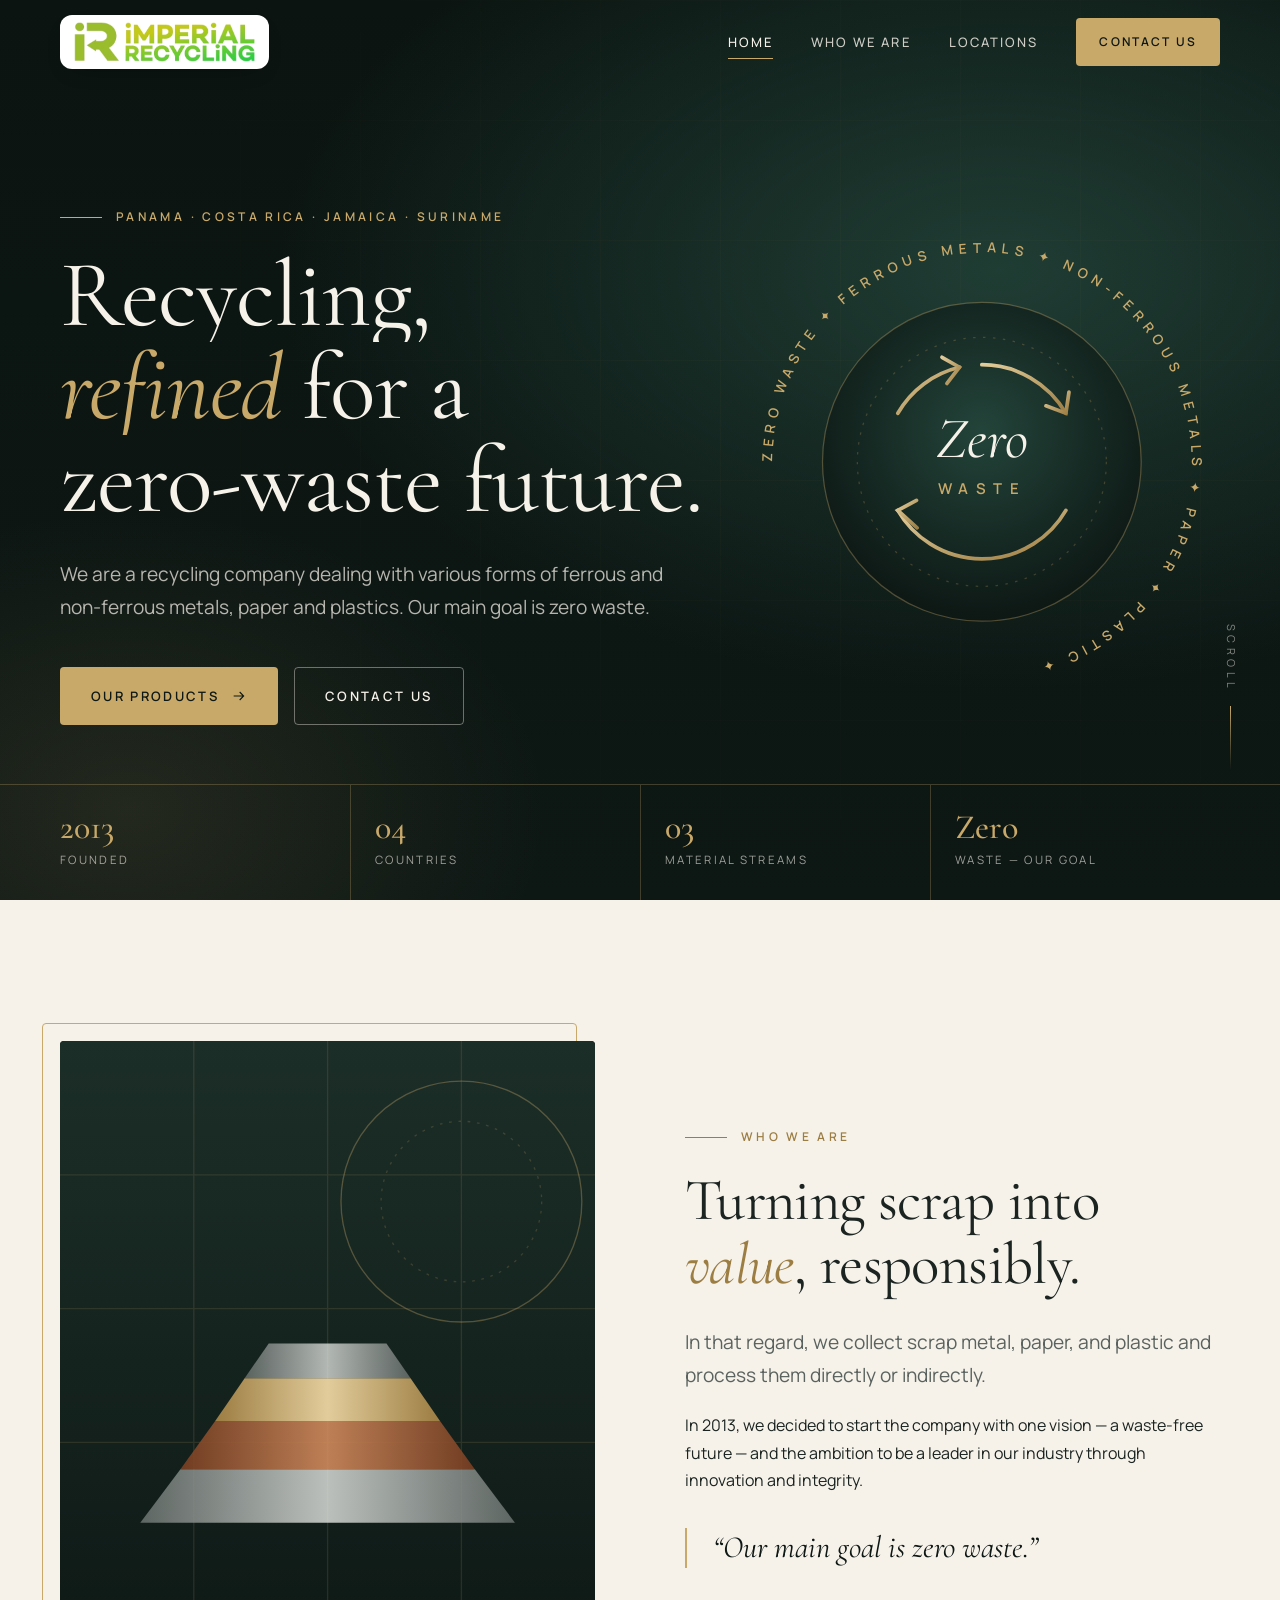
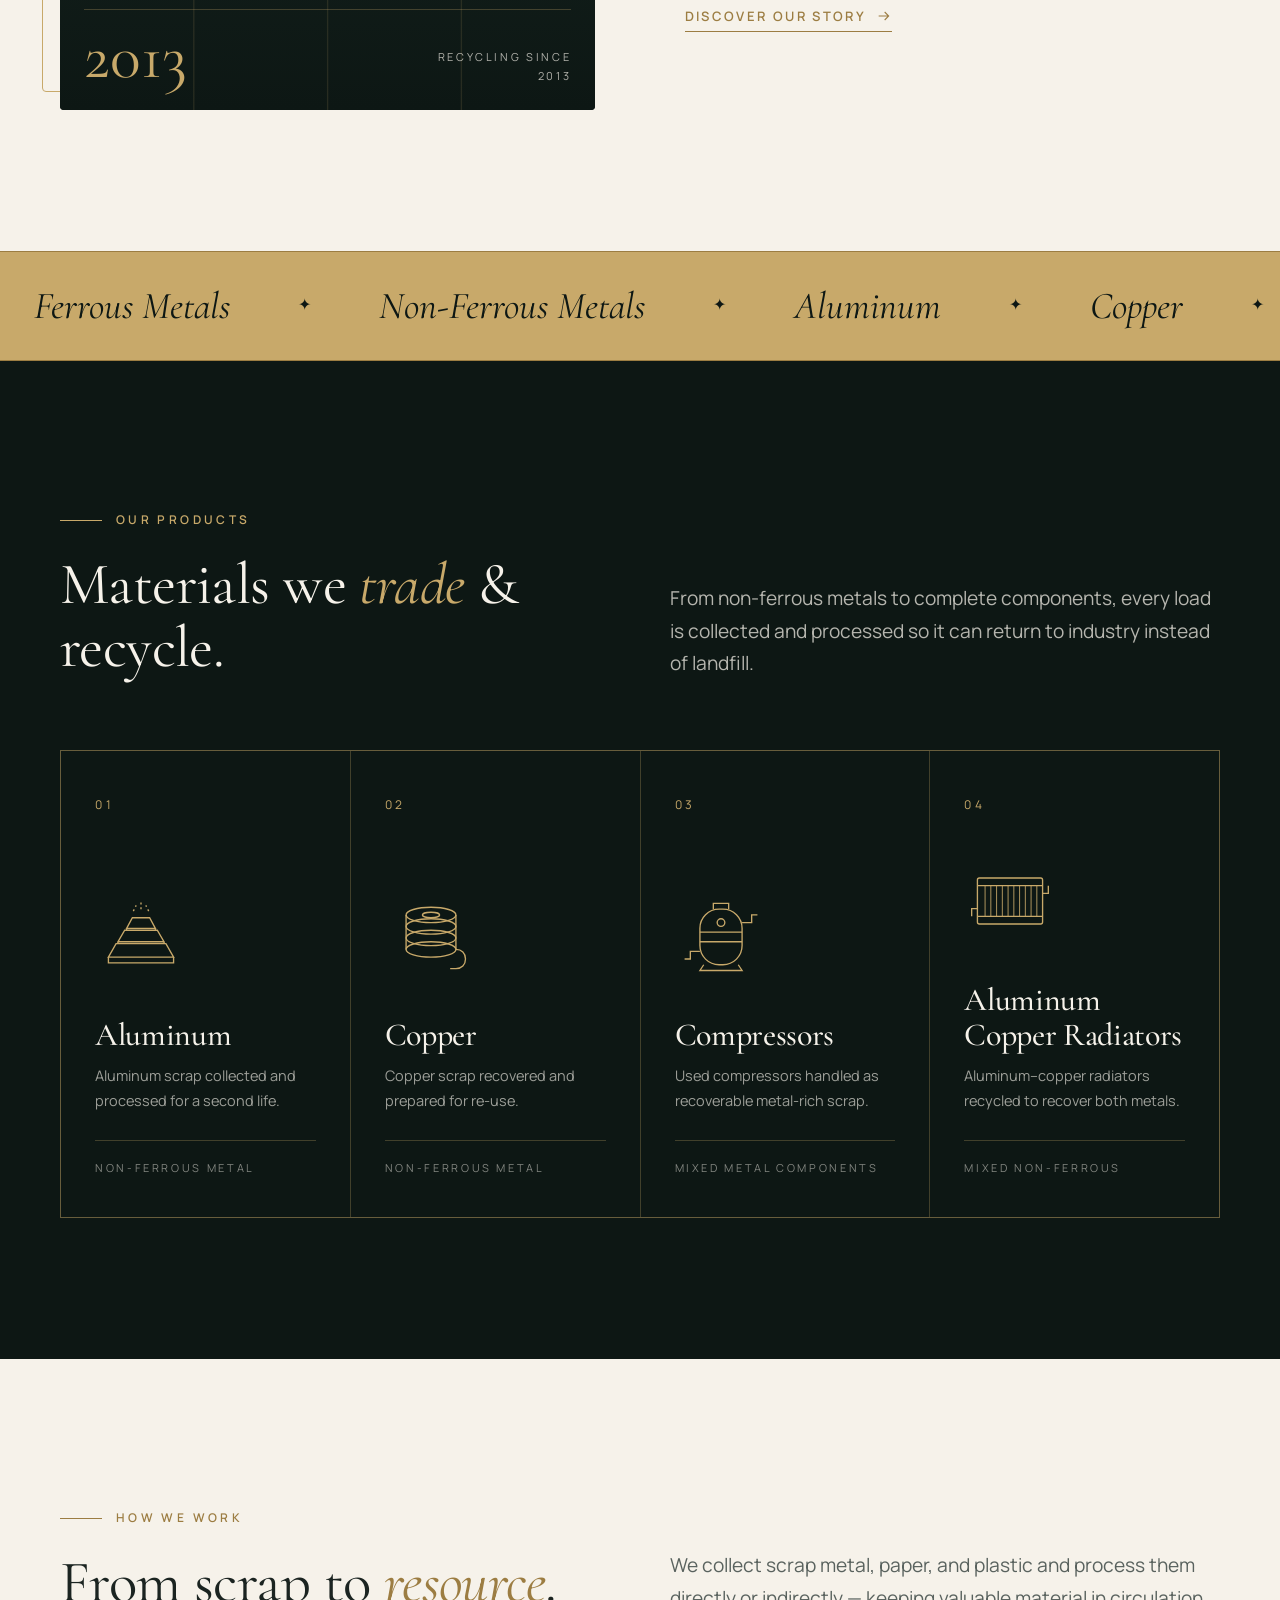
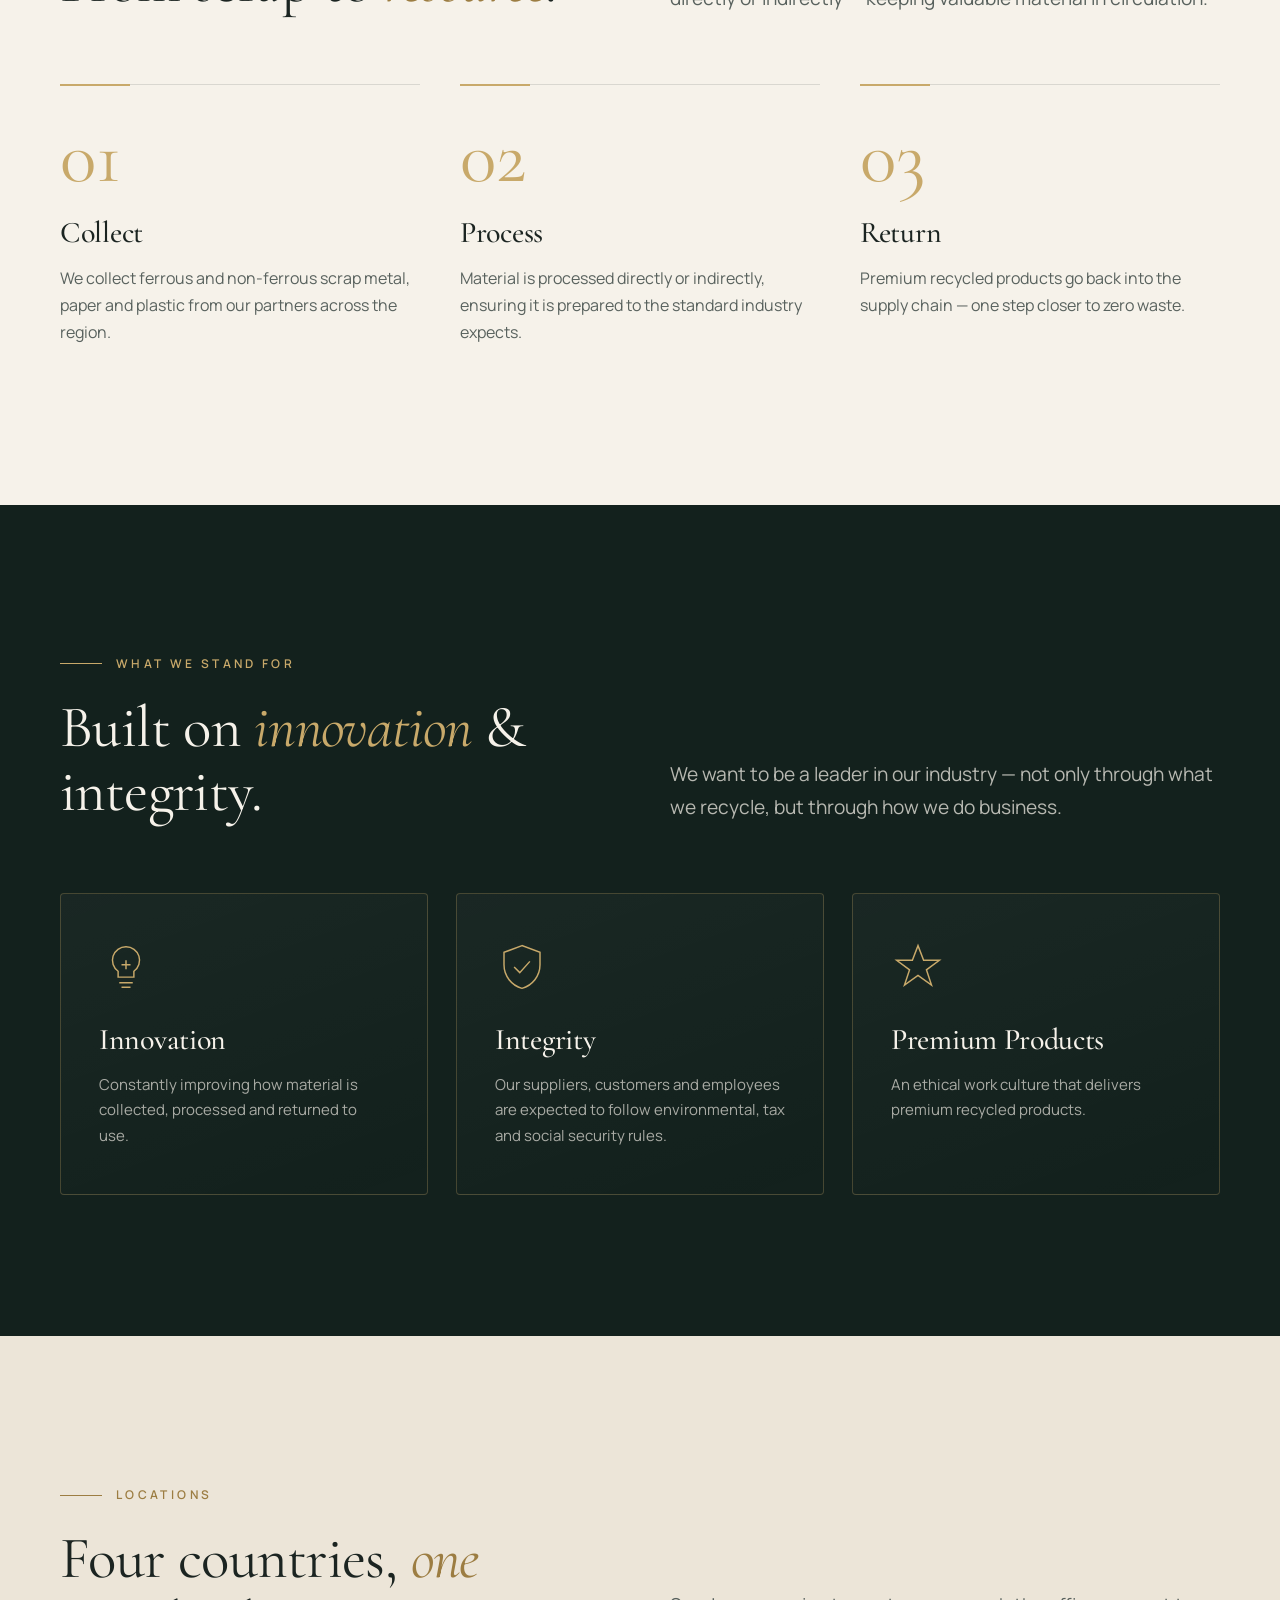
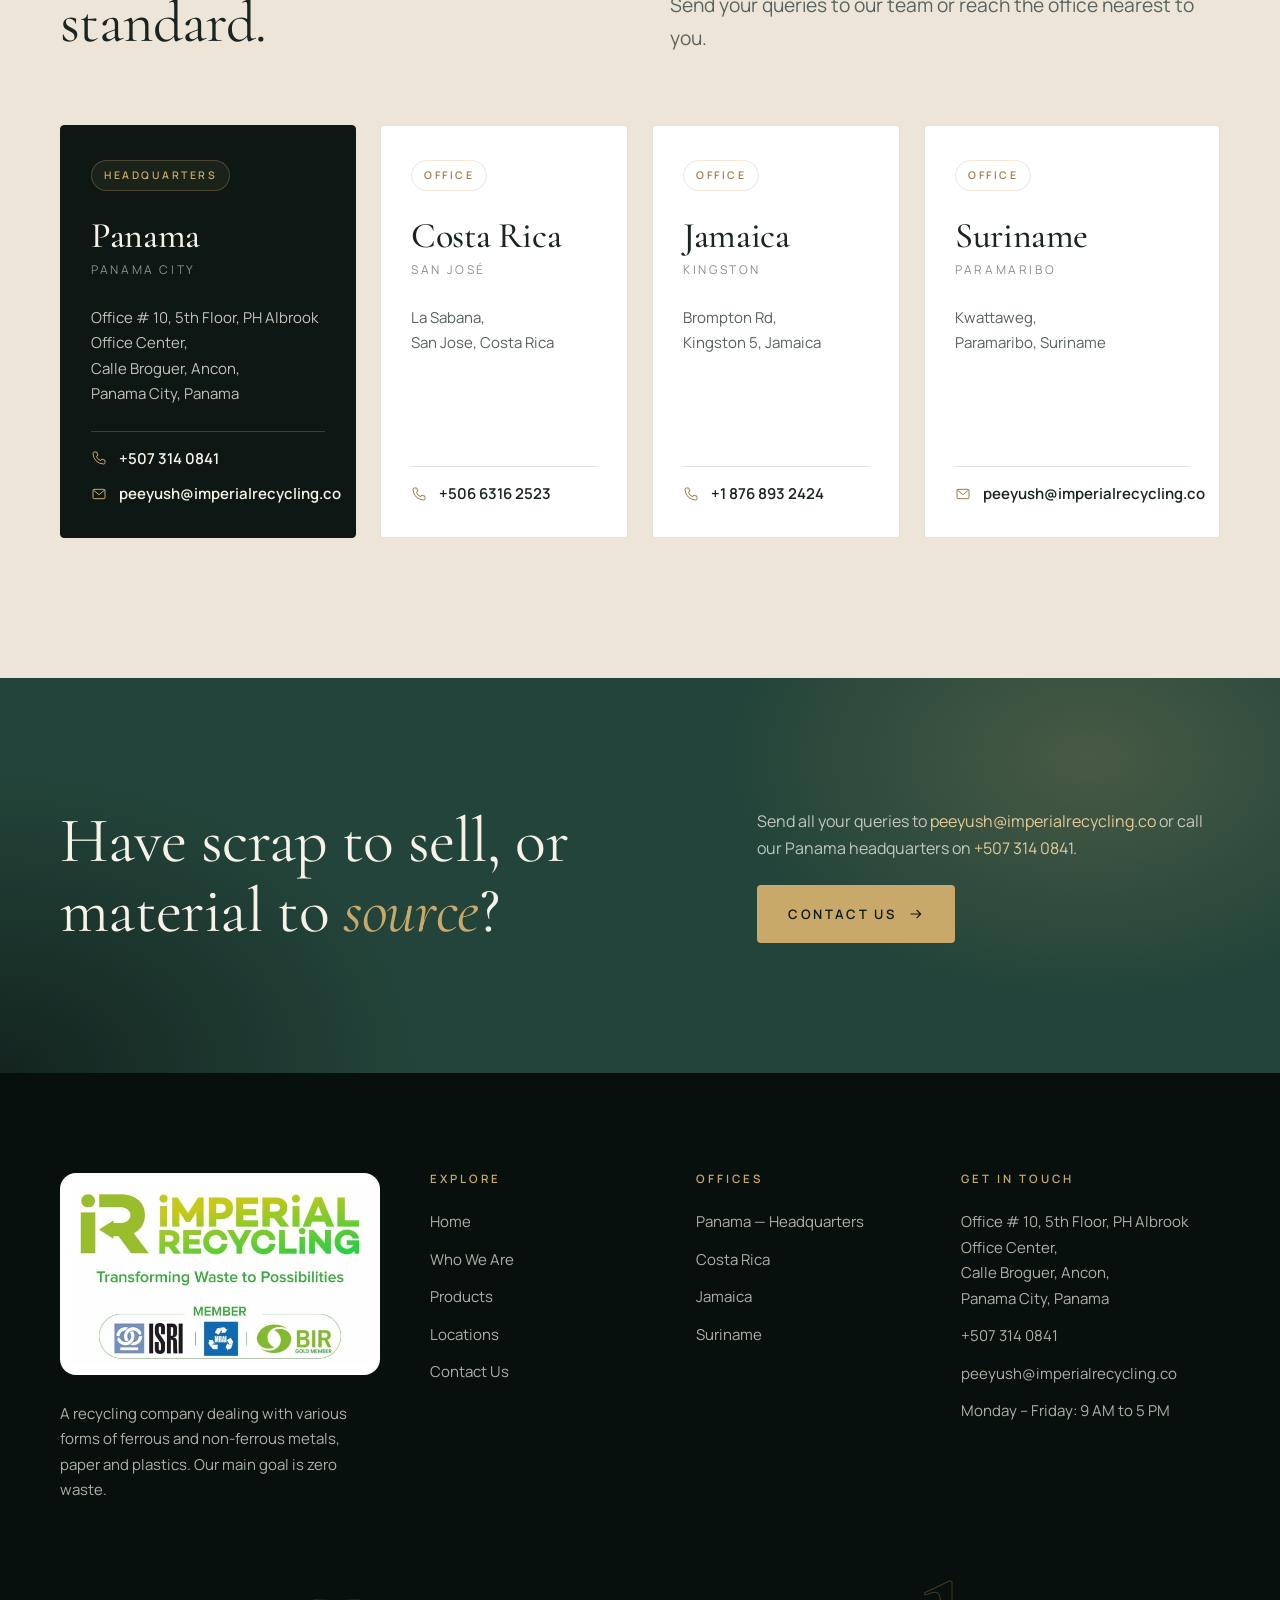
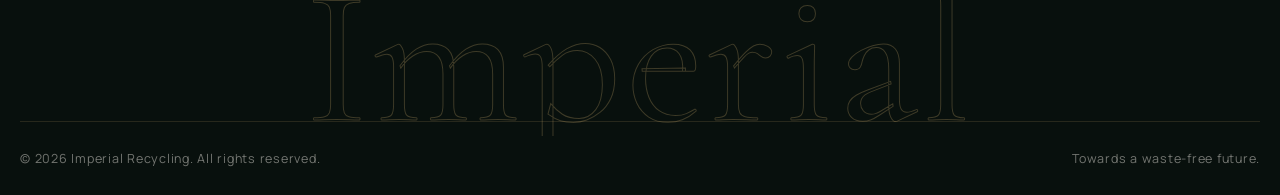
==== commit d847b4f1: "Restore the first draft exactly, only replacing the logo Bring back the original dark design unchang" ====
--- a/index.html
+++ b/index.html
@@ -5,7 +5,7 @@
 <meta name="viewport" content="width=device-width, initial-scale=1">
 <title>Imperial Recycling — Ferrous & Non-Ferrous Metals, Paper and Plastic | Panama</title>
 <meta name="description" content="Imperial Recycling is a recycling company dealing with ferrous and non-ferrous metals, paper and plastics, with offices in Panama, Costa Rica, Jamaica and Suriname. Our main goal is zero waste.">
-<meta name="theme-color" content="#1f4b36">
+<meta name="theme-color" content="#0d1714">
 <meta property="og:title" content="Imperial Recycling — Ferrous & Non-Ferrous Metals, Paper and Plastic | Panama">
 <meta property="og:description" content="Imperial Recycling is a recycling company dealing with ferrous and non-ferrous metals, paper and plastics, with offices in Panama, Costa Rica, Jamaica and Suriname. Our main goal is zero waste.">
 <meta property="og:type" content="website">
@@ -48,9 +48,27 @@
         <a class="btn btn-ghost" href="contact.html">Contact Us</a>
       </div>
     </div>
-    <div class="brand-plate reveal" data-delay="2">
-      <img src="assets/img/brand-plate.png" alt="Imperial Recycling — Transforming Waste to Possibilities. Member: ISRI, MRAI, BIR Gold Member" width="580" height="352">
-    </div>
+    <div class="hero-emblem reveal" data-delay="2" aria-hidden="true">
+  <svg class="ring-text" viewBox="0 0 400 400">
+    <defs><path id="ring" d="M200,200 m-176,0 a176,176 0 1,1 352,0 a176,176 0 1,1 -352,0"/></defs>
+    <text><textPath href="#ring">ZERO WASTE ✦ FERROUS METALS ✦ NON-FERROUS METALS ✦ PAPER ✦ PLASTIC ✦</textPath></text>
+  </svg>
+  <svg class="core" viewBox="0 0 260 260" fill="none">
+    <defs>
+      <linearGradient id="g1" x1="0" y1="0" x2="1" y2="1"><stop offset="0" stop-color="#e2cc9b"/><stop offset="1" stop-color="#9c7d42"/></linearGradient>
+      <radialGradient id="g2" cx="0.5" cy="0.4" r="0.6"><stop offset="0" stop-color="#23443a"/><stop offset="1" stop-color="#0d1714"/></radialGradient>
+    </defs>
+    <circle cx="130" cy="130" r="128" fill="url(#g2)" stroke="#c8a96a" stroke-opacity=".35"/>
+    <circle cx="130" cy="130" r="100" stroke="#c8a96a" stroke-opacity=".25" stroke-dasharray="2 6"/>
+    <g stroke="url(#g1)" stroke-width="3" stroke-linecap="round">
+      <path d="M130 52a78 78 0 0 1 67.5 39"/><path d="m200 74 -2.5 17 -16 -6"/>
+      <path d="M197.5 169A78 78 0 0 1 62.5 169" transform="rotate(0 130 130)"/><path d="m78 183 -15.5 -14 15 -8"/>
+      <path d="M62.5 91A78 78 0 0 1 112 54"/><path d="m98 46 14 8 -10 13"/>
+    </g>
+    <text x="130" y="126" text-anchor="middle" font-family="Cormorant Garamond, Georgia, serif" font-size="46" font-style="italic" fill="#f6f2ea">Zero</text>
+    <text x="130" y="156" text-anchor="middle" font-family="Manrope, sans-serif" font-size="12" font-weight="600" letter-spacing="6" fill="#c8a96a">WASTE</text>
+  </svg>
+</div>
   </div>
   <div class="scroll-cue">Scroll</div>
   <div class="hero-foot">
@@ -69,15 +87,15 @@
       <div class="split-visual">
         <svg viewBox="0 0 400 500" preserveAspectRatio="xMidYMid slice" aria-hidden="true">
   <defs>
-    <linearGradient id="bg" x1="0" y1="0" x2="0" y2="1"><stop offset="0" stop-color="#2d6249"/><stop offset="1" stop-color="#1f4b36"/></linearGradient>
-    <linearGradient id="bar" x1="0" y1="0" x2="1" y2="0"><stop offset="0" stop-color="#4f7d18"/><stop offset=".5" stop-color="#d4ea8c"/><stop offset="1" stop-color="#4f7d18"/></linearGradient>
+    <linearGradient id="bg" x1="0" y1="0" x2="0" y2="1"><stop offset="0" stop-color="#1c2e28"/><stop offset="1" stop-color="#0d1714"/></linearGradient>
+    <linearGradient id="bar" x1="0" y1="0" x2="1" y2="0"><stop offset="0" stop-color="#9c7d42"/><stop offset=".5" stop-color="#e2cc9b"/><stop offset="1" stop-color="#9c7d42"/></linearGradient>
     <linearGradient id="cu" x1="0" y1="0" x2="1" y2="0"><stop offset="0" stop-color="#7a3f22"/><stop offset=".5" stop-color="#d08a5c"/><stop offset="1" stop-color="#7a3f22"/></linearGradient>
     <linearGradient id="al" x1="0" y1="0" x2="1" y2="0"><stop offset="0" stop-color="#6b726f"/><stop offset=".5" stop-color="#d9dcd8"/><stop offset="1" stop-color="#6b726f"/></linearGradient>
   </defs>
   <rect width="400" height="500" fill="url(#bg)"/>
-  <g opacity=".14" stroke="#b9d65c"><path d="M0 100h400M0 200h400M0 300h400M100 0v500M200 0v500M300 0v500"/></g>
-  <circle cx="300" cy="120" r="90" fill="none" stroke="#b9d65c" stroke-opacity=".35"/>
-  <circle cx="300" cy="120" r="60" fill="none" stroke="#b9d65c" stroke-opacity=".2" stroke-dasharray="2 5"/>
+  <g opacity=".14" stroke="#c8a96a"><path d="M0 100h400M0 200h400M0 300h400M100 0v500M200 0v500M300 0v500"/></g>
+  <circle cx="300" cy="120" r="90" fill="none" stroke="#c8a96a" stroke-opacity=".35"/>
+  <circle cx="300" cy="120" r="60" fill="none" stroke="#c8a96a" stroke-opacity=".2" stroke-dasharray="2 5"/>
   <g transform="translate(60 210)">
     <path d="M0 150h280l-30-40H30z" fill="url(#al)" opacity=".85"/>
     <path d="M30 110h220l-26-36H56z" fill="url(#cu)" opacity=".9"/>
@@ -248,7 +266,7 @@
   <div class="container cta-inner">
     <h2 class="reveal">Have scrap to sell, or material to <em>source</em>?</h2>
     <div class="cta-side reveal" data-delay="1">
-      <p>Send all your queries to <a href="mailto:peeyush@imperialrecycling.co" style="color:#d4ea8c">peeyush@imperialrecycling.co</a> or call our Panama headquarters on <a href="tel:+5073140841" style="color:#d4ea8c">+507 314 0841</a>.</p>
+      <p>Send all your queries to <a href="mailto:peeyush@imperialrecycling.co" style="color:#e2cc9b">peeyush@imperialrecycling.co</a> or call our Panama headquarters on <a href="tel:+5073140841" style="color:#e2cc9b">+507 314 0841</a>.</p>
       <a class="btn btn-gold" href="contact.html">Contact Us <svg viewBox="0 0 24 24" fill="none" stroke="currentColor" stroke-width="1.6" aria-hidden="true"><path d="M4 12h15M13 6l6 6-6 6"/></svg></a>
     </div>
   </div>
@@ -260,7 +278,7 @@
     <div class="footer-top">
       <div class="footer-about">
         <a class="brand" href="index.html" aria-label="Imperial Recycling — home">
-          <span class="footer-plate"><img src="assets/img/brand-plate.png" alt="Imperial Recycling — Transforming Waste to Possibilities. Member: ISRI, MRAI, BIR Gold Member" width="580" height="352" loading="lazy"></span>
+          <span class="footer-plate"><img src="assets/img/brand-plate.png" alt="Imperial Recycling — Transforming Waste to Possibilities. Member: ISRI, MRAI, BIR Gold Member" width="580" height="352"></span>
         </a>
         <p>A recycling company dealing with various forms of ferrous and non-ferrous metals, paper and plastics. Our main goal is zero waste.</p>
       </div>
--- a/assets/css/style.css
+++ b/assets/css/style.css
@@ -1,23 +1,23 @@
 /* ==========================================================================
    Imperial Recycling — luxury corporate theme
-   Light forest green + brand lime + soft white, serif display, generous whitespace
+   Ink + champagne gold + ivory, serif display, generous whitespace
    ========================================================================== */
 
 :root {
-  --ink: #1f4b36;
-  --ink-2: #25573f;
-  --ink-3: #2d6249;
-  --forest: #2f6c4c;
-  --gold: #b9d65c;
-  --gold-2: #d4ea8c;
-  --gold-deep: #4f7d18;
-  --ivory: #f5f8ee;
-  --ivory-2: #e8f0dc;
+  --ink: #0d1714;
+  --ink-2: #13211d;
+  --ink-3: #1c2e28;
+  --forest: #23443a;
+  --gold: #c8a96a;
+  --gold-2: #e2cc9b;
+  --gold-deep: #9c7d42;
+  --ivory: #f6f2ea;
+  --ivory-2: #ece5d8;
   --stone: #8a8f88;
   --text: #1b2421;
   --text-soft: #59625e;
-  --line: rgba(185, 214, 92, 0.28);
-  --line-dark: rgba(31, 75, 54, 0.12);
+  --line: rgba(200, 169, 106, 0.28);
+  --line-dark: rgba(13, 23, 20, 0.12);
 
   --serif: "Cormorant Garamond", "Playfair Display", Georgia, serif;
   --sans: "Manrope", "Inter", system-ui, -apple-system, "Segoe UI", sans-serif;
@@ -93,7 +93,7 @@
 .h2 em { color: var(--gold-deep); }
 .on-dark .h2 em { color: var(--gold); }
 .lead { font-size: clamp(17px, 1.5vw, 20px); color: var(--text-soft); max-width: 640px; }
-.on-dark .lead { color: rgba(245, 248, 238, 0.72); }
+.on-dark .lead { color: rgba(246, 242, 234, 0.72); }
 
 /* ---------- Buttons ---------- */
 .btn {
@@ -109,7 +109,7 @@
 .btn:hover svg { transform: translateX(4px); }
 .btn-gold { background: var(--gold); color: var(--ink); }
 .btn-gold:hover { background: var(--gold-2); }
-.btn-ghost { border-color: rgba(245, 248, 238, 0.4); color: var(--ivory); }
+.btn-ghost { border-color: rgba(246, 242, 234, 0.4); color: var(--ivory); }
 .btn-ghost:hover { border-color: var(--gold); color: var(--gold); }
 .btn-dark { background: var(--ink); color: var(--ivory); }
 .btn-dark:hover { background: var(--forest); }
@@ -132,7 +132,7 @@
   transition: background 0.45s var(--ease), height 0.45s var(--ease), box-shadow 0.45s var(--ease);
 }
 .site-header.scrolled {
-  background: rgba(31, 75, 54, 0.92);
+  background: rgba(13, 23, 20, 0.92);
   backdrop-filter: blur(14px); -webkit-backdrop-filter: blur(14px);
   height: 70px;
   box-shadow: 0 1px 0 var(--line);
@@ -149,7 +149,7 @@
 .nav a:not(.btn) {
   position: relative;
   font-size: 13px; font-weight: 500; letter-spacing: 0.16em; text-transform: uppercase;
-  color: rgba(245, 248, 238, 0.82);
+  color: rgba(246, 242, 234, 0.82);
   padding: 6px 0;
   transition: color 0.3s;
 }
@@ -193,15 +193,15 @@
 .hero-bg {
   position: absolute; inset: 0; z-index: -2;
   background:
-    radial-gradient(1200px 700px at 78% 30%, rgba(70, 135, 95, 0.85), transparent 60%),
-    radial-gradient(700px 500px at 10% 90%, rgba(185, 214, 92, 0.12), transparent 60%),
-    linear-gradient(180deg, #1b4431 0%, #1f4b36 100%);
+    radial-gradient(1200px 700px at 78% 30%, rgba(35, 68, 58, 0.85), transparent 60%),
+    radial-gradient(700px 500px at 10% 90%, rgba(200, 169, 106, 0.12), transparent 60%),
+    linear-gradient(180deg, #0b1411 0%, #0d1714 100%);
 }
 .hero-grid {
   position: absolute; inset: 0; z-index: -1; opacity: 0.35;
   background-image:
-    linear-gradient(to right, rgba(185, 214, 92, 0.08) 1px, transparent 1px),
-    linear-gradient(to bottom, rgba(185, 214, 92, 0.08) 1px, transparent 1px);
+    linear-gradient(to right, rgba(200, 169, 106, 0.08) 1px, transparent 1px),
+    linear-gradient(to bottom, rgba(200, 169, 106, 0.08) 1px, transparent 1px);
   background-size: 120px 120px;
   mask-image: radial-gradient(ellipse at 70% 40%, #000 20%, transparent 75%);
   -webkit-mask-image: radial-gradient(ellipse at 70% 40%, #000 20%, transparent 75%);
@@ -228,12 +228,12 @@
 .hero-stat { padding: 26px 24px 28px 0; }
 .hero-stat + .hero-stat { padding-left: 24px; border-left: 1px solid var(--line); }
 .hero-stat strong { display: block; font-family: var(--serif); font-size: 34px; font-weight: 500; color: var(--gold); line-height: 1; }
-.hero-stat span { font-size: 11.5px; letter-spacing: 0.2em; text-transform: uppercase; color: rgba(245, 248, 238, 0.62); }
+.hero-stat span { font-size: 11.5px; letter-spacing: 0.2em; text-transform: uppercase; color: rgba(246, 242, 234, 0.62); }
 
 .scroll-cue {
   position: absolute; right: var(--gutter); bottom: 130px;
   writing-mode: vertical-rl; font-size: 11px; letter-spacing: 0.4em; text-transform: uppercase;
-  color: rgba(245, 248, 238, 0.5);
+  color: rgba(246, 242, 234, 0.5);
   display: flex; align-items: center; gap: 14px;
 }
 .scroll-cue::after { content: ""; width: 1px; height: 64px; background: linear-gradient(var(--gold), transparent); animation: cue 2.4s var(--ease) infinite; }
@@ -248,7 +248,7 @@
 .page-hero .hero-bg, .page-hero .hero-grid { position: absolute; }
 .page-hero h1 { font-size: clamp(46px, 7vw, 92px); font-weight: 400; margin-bottom: 22px; }
 .page-hero h1 em { font-style: italic; color: var(--gold); }
-.crumbs { font-size: 12px; letter-spacing: 0.24em; text-transform: uppercase; color: rgba(245, 248, 238, 0.55); margin-top: 40px; }
+.crumbs { font-size: 12px; letter-spacing: 0.24em; text-transform: uppercase; color: rgba(246, 242, 234, 0.55); margin-top: 40px; }
 .crumbs a:hover { color: var(--gold); }
 .crumbs span { color: var(--gold); margin: 0 10px; }
 
@@ -276,7 +276,7 @@
   color: var(--ivory); border-top: 1px solid var(--line); padding-top: 18px;
 }
 .split-visual .tag strong { font-family: var(--serif); font-size: 64px; font-weight: 400; line-height: 0.9; color: var(--gold); }
-.split-visual .tag span { font-size: 11px; letter-spacing: 0.24em; text-transform: uppercase; text-align: right; color: rgba(245, 248, 238, 0.7); }
+.split-visual .tag span { font-size: 11px; letter-spacing: 0.24em; text-transform: uppercase; text-align: right; color: rgba(246, 242, 234, 0.7); }
 .split-frame { position: relative; }
 .split-frame::before {
   content: ""; position: absolute; inset: -18px 18px 18px -18px;
@@ -308,7 +308,7 @@
 }
 .product::before {
   content: ""; position: absolute; inset: auto 0 0 0; height: 0;
-  background: linear-gradient(180deg, transparent, rgba(185, 214, 92, 0.14));
+  background: linear-gradient(180deg, transparent, rgba(200, 169, 106, 0.14));
   transition: height 0.6s var(--ease);
 }
 .product:hover { background: var(--ink-3); }
@@ -317,10 +317,10 @@
 .product-icon { width: 92px; height: 92px; margin: 40px 0 36px; color: var(--gold); transition: transform 0.6s var(--ease); }
 .product:hover .product-icon { transform: translateY(-8px) scale(1.04); }
 .product h3 { font-size: 32px; color: var(--ivory); margin-bottom: 12px; position: relative; }
-.product p { font-size: 14.5px; color: rgba(245, 248, 238, 0.62); margin: 0; position: relative; }
+.product p { font-size: 14.5px; color: rgba(246, 242, 234, 0.62); margin: 0; position: relative; }
 .product-type {
   position: relative; margin-top: 26px; padding-top: 18px; border-top: 1px solid var(--line);
-  font-size: 11px; letter-spacing: 0.24em; text-transform: uppercase; color: rgba(245, 248, 238, 0.5);
+  font-size: 11px; letter-spacing: 0.24em; text-transform: uppercase; color: rgba(246, 242, 234, 0.5);
 }
 
 /* Process */
@@ -346,7 +346,7 @@
 .pillar:hover { border-color: var(--gold); transform: translateY(-6px); }
 .pillar-icon { width: 54px; height: 54px; color: var(--gold); margin-bottom: 30px; }
 .pillar h3 { font-size: 30px; color: var(--ivory); }
-.pillar p { color: rgba(245, 248, 238, 0.66); margin: 0; font-size: 15px; }
+.pillar p { color: rgba(246, 242, 234, 0.66); margin: 0; font-size: 15px; }
 
 /* Sand variant of pillars */
 .section.sand .pillar, .section:not(.dark):not(.deep) .pillar { border-color: var(--line-dark); background: #fff; }
@@ -362,19 +362,19 @@
   padding: 34px 30px 30px; display: flex; flex-direction: column;
   transition: transform 0.5s var(--ease), box-shadow 0.5s var(--ease), border-color 0.4s;
 }
-.location:hover { transform: translateY(-6px); box-shadow: 0 30px 60px -30px rgba(31, 75, 54, 0.35); border-color: var(--gold); }
+.location:hover { transform: translateY(-6px); box-shadow: 0 30px 60px -30px rgba(13, 23, 20, 0.35); border-color: var(--gold); }
 .location.hq { background: var(--ink); color: var(--ivory); border-color: var(--ink); }
 .location-badge {
   align-self: flex-start;
   font-size: 10.5px; font-weight: 600; letter-spacing: 0.24em; text-transform: uppercase;
   padding: 6px 12px; border: 1px solid var(--line); color: var(--gold-deep); border-radius: 40px; margin-bottom: 26px;
 }
-.location.hq .location-badge { color: var(--gold); background: rgba(185, 214, 92, 0.08); }
+.location.hq .location-badge { color: var(--gold); background: rgba(200, 169, 106, 0.08); }
 .location h3 { font-size: 36px; margin-bottom: 4px; }
 .location .city { font-size: 12px; letter-spacing: 0.22em; text-transform: uppercase; color: var(--stone); margin-bottom: 24px; }
-.location.hq .city { color: rgba(245, 248, 238, 0.55); }
+.location.hq .city { color: rgba(246, 242, 234, 0.55); }
 .location address { font-style: normal; font-size: 15px; color: var(--text-soft); margin-bottom: 24px; flex: 1; }
-.location.hq address { color: rgba(245, 248, 238, 0.78); }
+.location.hq address { color: rgba(246, 242, 234, 0.78); }
 .location .contact-line {
   display: flex; align-items: center; gap: 12px; padding: 14px 0 0; border-top: 1px solid var(--line-dark);
   font-size: 15px; font-weight: 600;
@@ -399,14 +399,14 @@
 .cta::before {
   content: ""; position: absolute; inset: 0; z-index: -1;
   background:
-    radial-gradient(600px 400px at 85% 20%, rgba(185, 214, 92, 0.22), transparent 60%),
-    radial-gradient(700px 500px at 0% 100%, rgba(31, 75, 54, 0.7), transparent 60%);
+    radial-gradient(600px 400px at 85% 20%, rgba(200, 169, 106, 0.22), transparent 60%),
+    radial-gradient(700px 500px at 0% 100%, rgba(13, 23, 20, 0.7), transparent 60%);
 }
 .cta-inner { display: grid; grid-template-columns: 1.4fr 1fr; gap: 50px; align-items: center; }
 .cta h2 { font-size: clamp(36px, 5vw, 68px); font-weight: 400; margin: 0; }
 .cta h2 em { color: var(--gold); }
 .cta-side { display: flex; flex-direction: column; gap: 22px; align-items: flex-start; }
-.cta-side p { margin: 0; color: rgba(245, 248, 238, 0.75); }
+.cta-side p { margin: 0; color: rgba(246, 242, 234, 0.75); }
 
 /* Contact page */
 .contact-grid { display: grid; grid-template-columns: 0.9fr 1.1fr; gap: clamp(40px, 6vw, 90px); align-items: start; }
@@ -418,7 +418,7 @@
 .contact-card::after {
   content: ""; position: absolute; right: -120px; top: -120px; width: 300px; height: 300px;
   border: 1px solid var(--line); border-radius: 50%;
-  box-shadow: 0 0 0 40px rgba(185, 214, 92, 0.03), 0 0 0 80px rgba(185, 214, 92, 0.02);
+  box-shadow: 0 0 0 40px rgba(200, 169, 106, 0.03), 0 0 0 80px rgba(200, 169, 106, 0.02);
 }
 .contact-card h2 { font-size: 40px; font-weight: 400; }
 .contact-item { display: grid; grid-template-columns: 44px 1fr; gap: 18px; padding: 24px 0; border-top: 1px solid var(--line); }
@@ -429,7 +429,7 @@
 }
 .contact-item .ic svg { width: 18px; height: 18px; }
 .contact-item small { display: block; font-size: 11px; letter-spacing: 0.24em; text-transform: uppercase; color: var(--gold); margin-bottom: 6px; }
-.contact-item div, .contact-item address { font-style: normal; font-size: 16px; color: rgba(245, 248, 238, 0.88); line-height: 1.6; }
+.contact-item div, .contact-item address { font-style: normal; font-size: 16px; color: rgba(246, 242, 234, 0.88); line-height: 1.6; }
 .contact-item a:hover { color: var(--gold); }
 
 .form { display: grid; grid-template-columns: 1fr 1fr; gap: 26px 24px; }
@@ -441,7 +441,7 @@
 }
 .field input, .field select, .field textarea {
   width: 100%; font: inherit; font-size: 16px; color: var(--ink);
-  background: transparent; border: 0; border-bottom: 1px solid rgba(31, 75, 54, 0.25);
+  background: transparent; border: 0; border-bottom: 1px solid rgba(13, 23, 20, 0.25);
   padding: 10px 0 14px; border-radius: 0;
   transition: border-color 0.3s;
 }
@@ -462,7 +462,7 @@
 .notice {
   display: grid; grid-template-columns: auto 1fr; gap: 30px; align-items: start;
   padding: clamp(32px, 4vw, 50px); border: 1px solid var(--gold); border-radius: var(--radius);
-  background: linear-gradient(135deg, rgba(185, 214, 92, 0.1), rgba(185, 214, 92, 0.02));
+  background: linear-gradient(135deg, rgba(200, 169, 106, 0.1), rgba(200, 169, 106, 0.02));
 }
 .notice-icon { width: 58px; height: 58px; color: var(--gold-deep); }
 .notice h3 { font-size: 32px; }
@@ -471,13 +471,13 @@
 /* Timeline (who we are) */
 .timeline { display: grid; grid-template-columns: repeat(3, 1fr); gap: 0; border-top: 1px solid var(--line); }
 .tl-item { padding: 40px 34px 0 0; position: relative; }
-.tl-item::before { content: ""; position: absolute; top: -6px; left: 0; width: 11px; height: 11px; border-radius: 50%; background: var(--gold); box-shadow: 0 0 0 6px rgba(185, 214, 92, 0.15); }
+.tl-item::before { content: ""; position: absolute; top: -6px; left: 0; width: 11px; height: 11px; border-radius: 50%; background: var(--gold); box-shadow: 0 0 0 6px rgba(200, 169, 106, 0.15); }
 .tl-item .yr { font-family: var(--serif); font-size: 54px; color: var(--gold); line-height: 1; margin-bottom: 16px; }
 .tl-item h3 { font-size: 28px; color: var(--ivory); }
-.tl-item p { color: rgba(245, 248, 238, 0.66); font-size: 15px; }
+.tl-item p { color: rgba(246, 242, 234, 0.66); font-size: 15px; }
 
 /* ---------- Footer ---------- */
-.site-footer { background: #1a3f2d; color: rgba(245, 248, 238, 0.7); padding: 100px 0 0; font-size: 15px; }
+.site-footer { background: #08100d; color: rgba(246, 242, 234, 0.7); padding: 100px 0 0; font-size: 15px; }
 .footer-top { display: grid; grid-template-columns: 1.4fr 1fr 1fr 1.2fr; gap: 50px; padding-bottom: 70px; }
 .footer-top h4 { font-family: var(--sans); font-size: 11.5px; font-weight: 600; letter-spacing: 0.26em; text-transform: uppercase; color: var(--gold); margin-bottom: 24px; }
 .footer-top ul { list-style: none; margin: 0; padding: 0; display: grid; gap: 12px; }
@@ -485,14 +485,14 @@
 .footer-about p { margin: 26px 0 0; max-width: 340px; }
 .footer-big {
   font-family: var(--serif); font-size: clamp(60px, 15vw, 210px); line-height: 0.8; letter-spacing: 0.02em;
-  color: transparent; -webkit-text-stroke: 1px rgba(185, 214, 92, 0.28);
+  color: transparent; -webkit-text-stroke: 1px rgba(200, 169, 106, 0.28);
   text-align: center; white-space: nowrap; overflow: hidden; user-select: none;
   padding-top: 10px; margin-bottom: -0.08em;
 }
 .footer-bottom {
-  border-top: 1px solid rgba(185, 214, 92, 0.16);
+  border-top: 1px solid rgba(200, 169, 106, 0.16);
   padding: 26px 0; display: flex; justify-content: space-between; gap: 20px; flex-wrap: wrap;
-  font-size: 12.5px; letter-spacing: 0.06em; color: rgba(245, 248, 238, 0.45);
+  font-size: 12.5px; letter-spacing: 0.06em; color: rgba(246, 242, 234, 0.45);
 }
 
 /* ---------- Reveal animations ---------- */
@@ -591,7 +591,7 @@
 }
 .brand-plate img { width: 100%; height: auto; border-radius: 12px; }
 
-.footer-plate { display: inline-block; background: #fff; border-radius: 16px; padding: 10px; max-width: 320px; }
+.footer-plate { display: block; width: 320px; max-width: 100%; background: #fff; border-radius: 16px; padding: 10px; }
 .footer-plate img { width: 100%; height: auto; border-radius: 10px; }
 
 @media (max-width: 900px) {
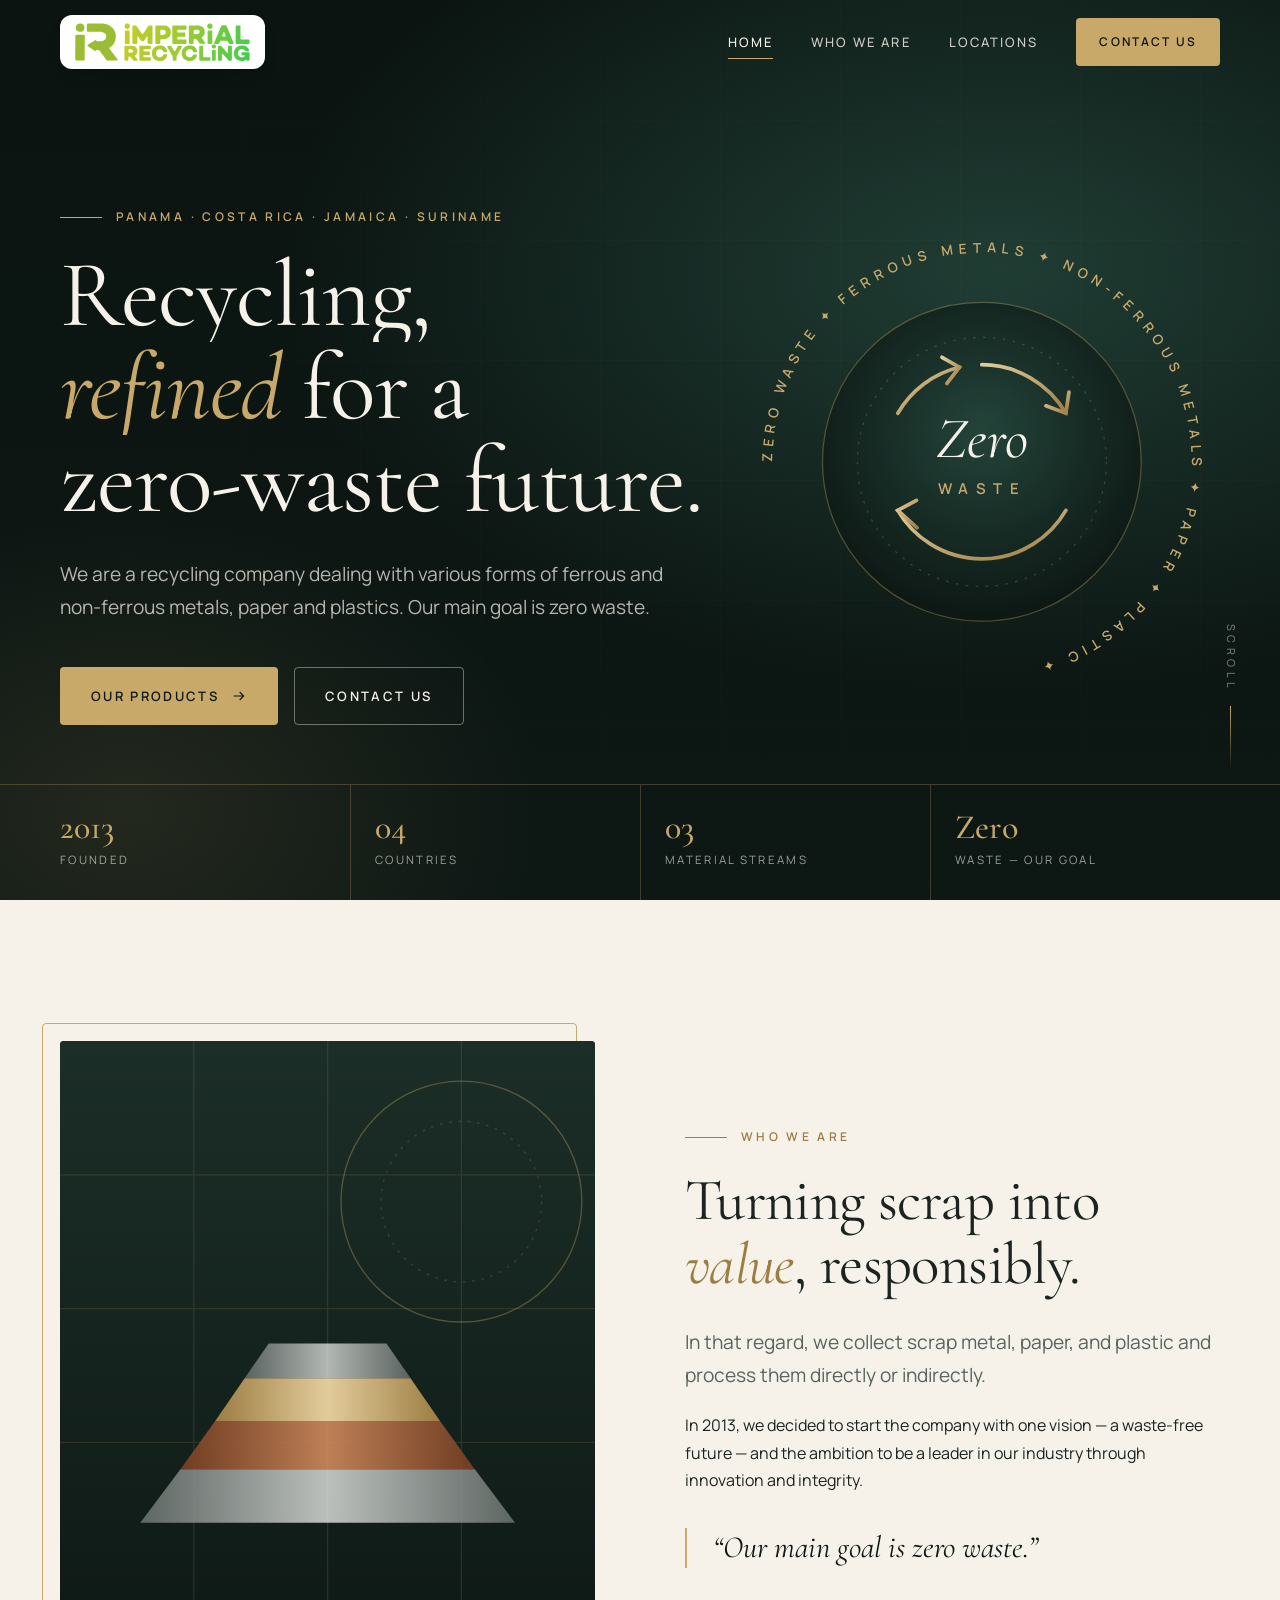
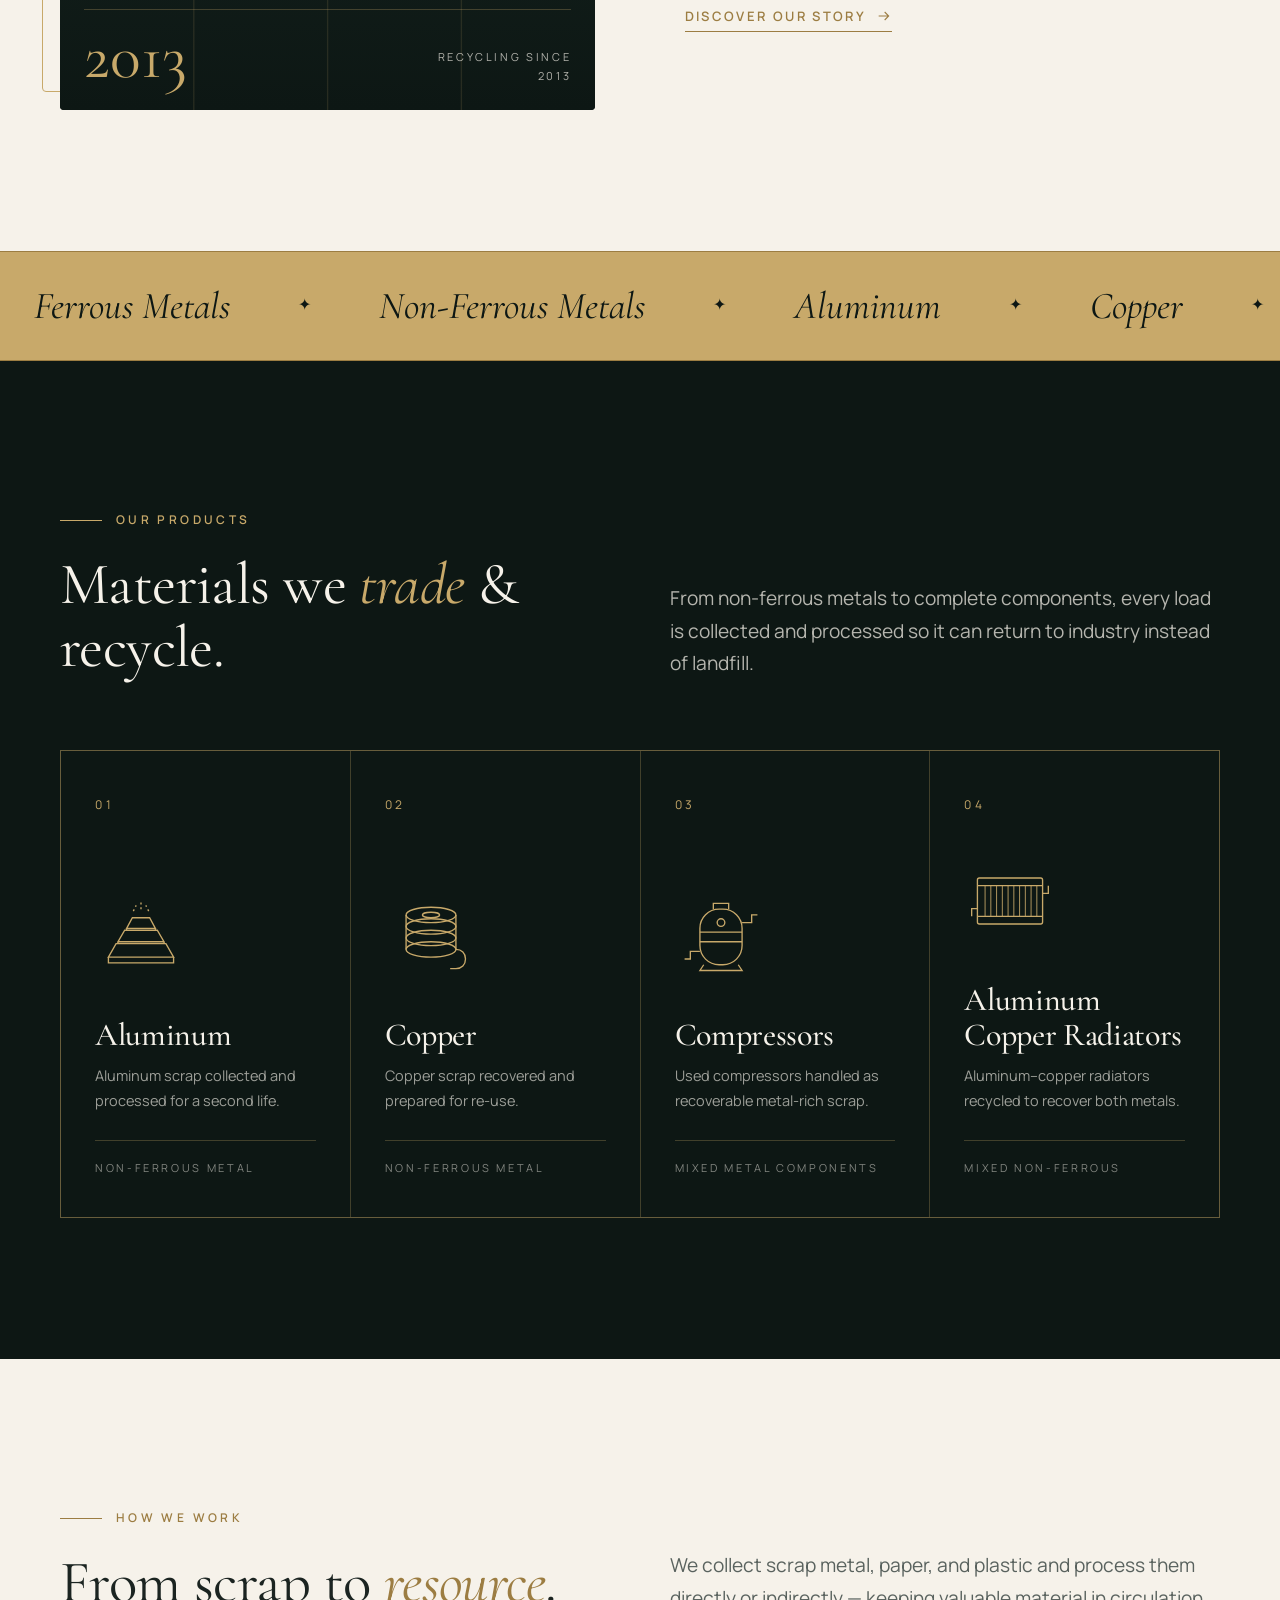
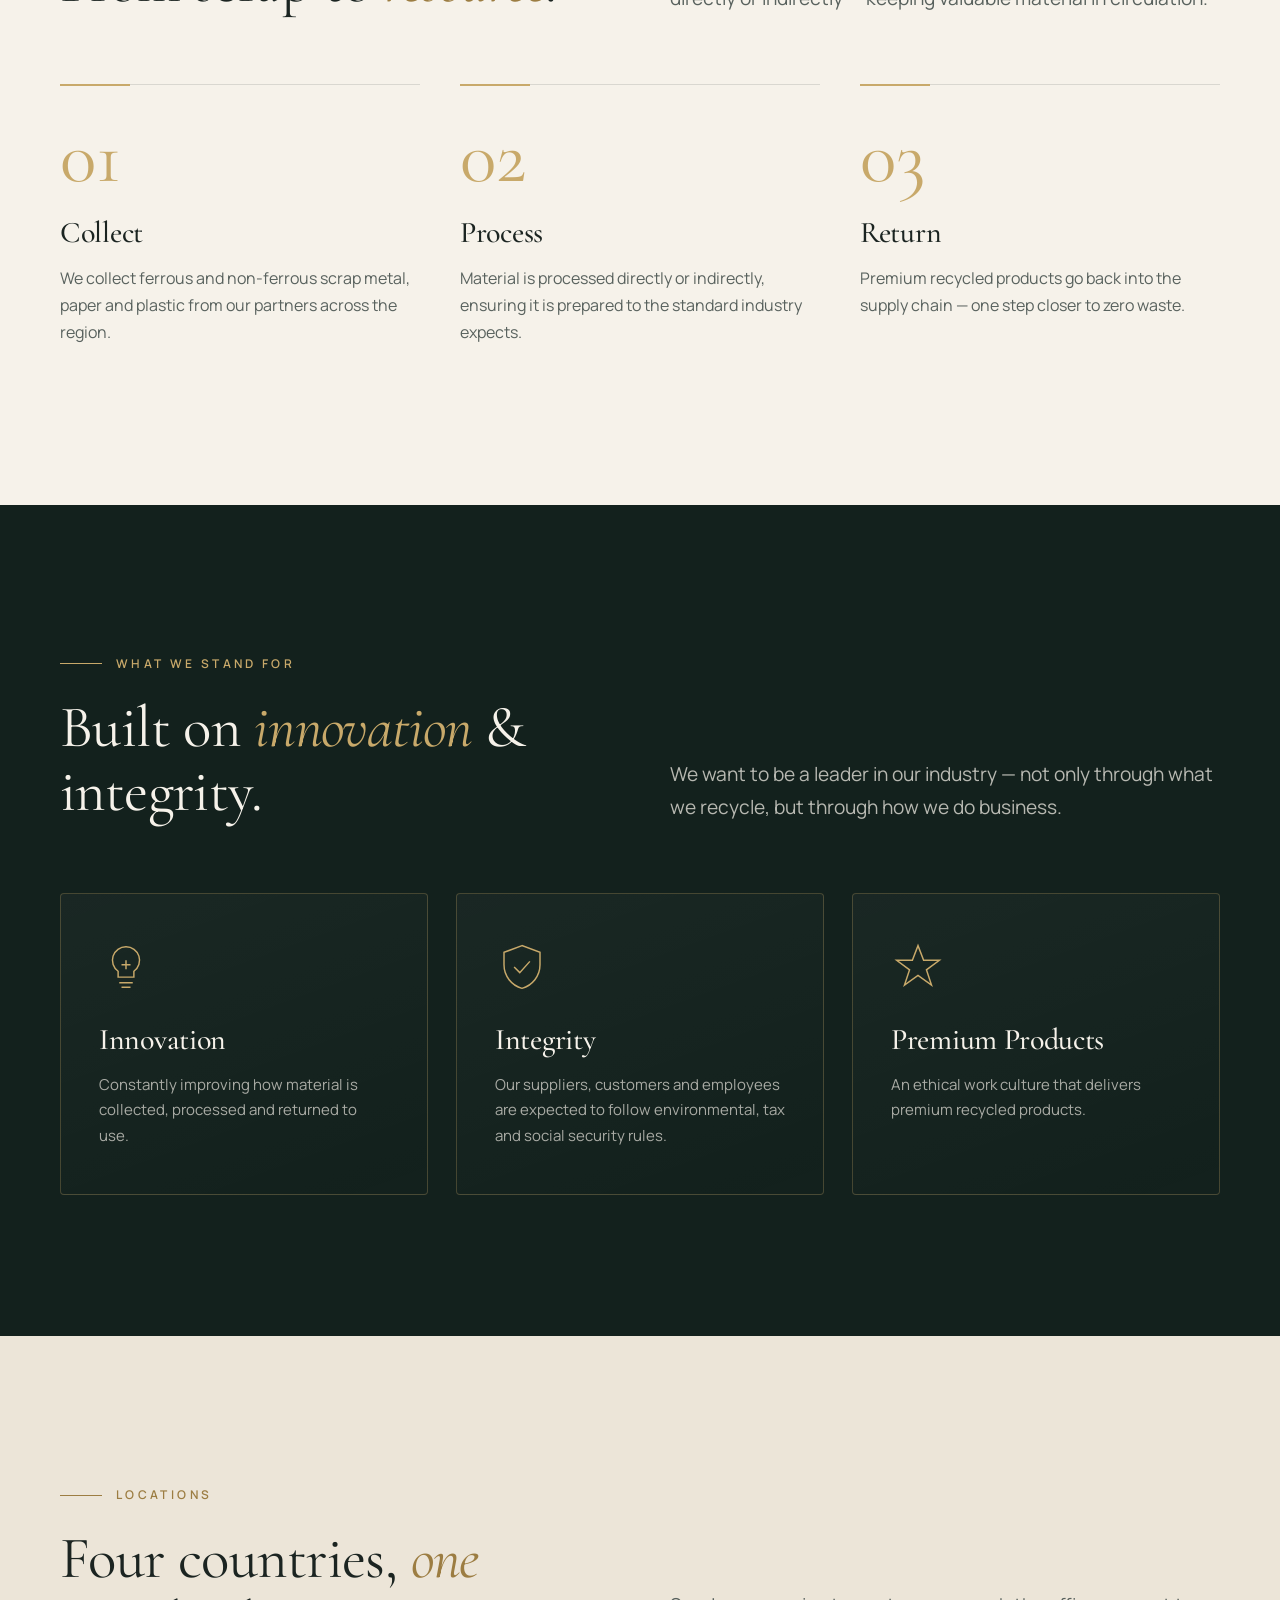
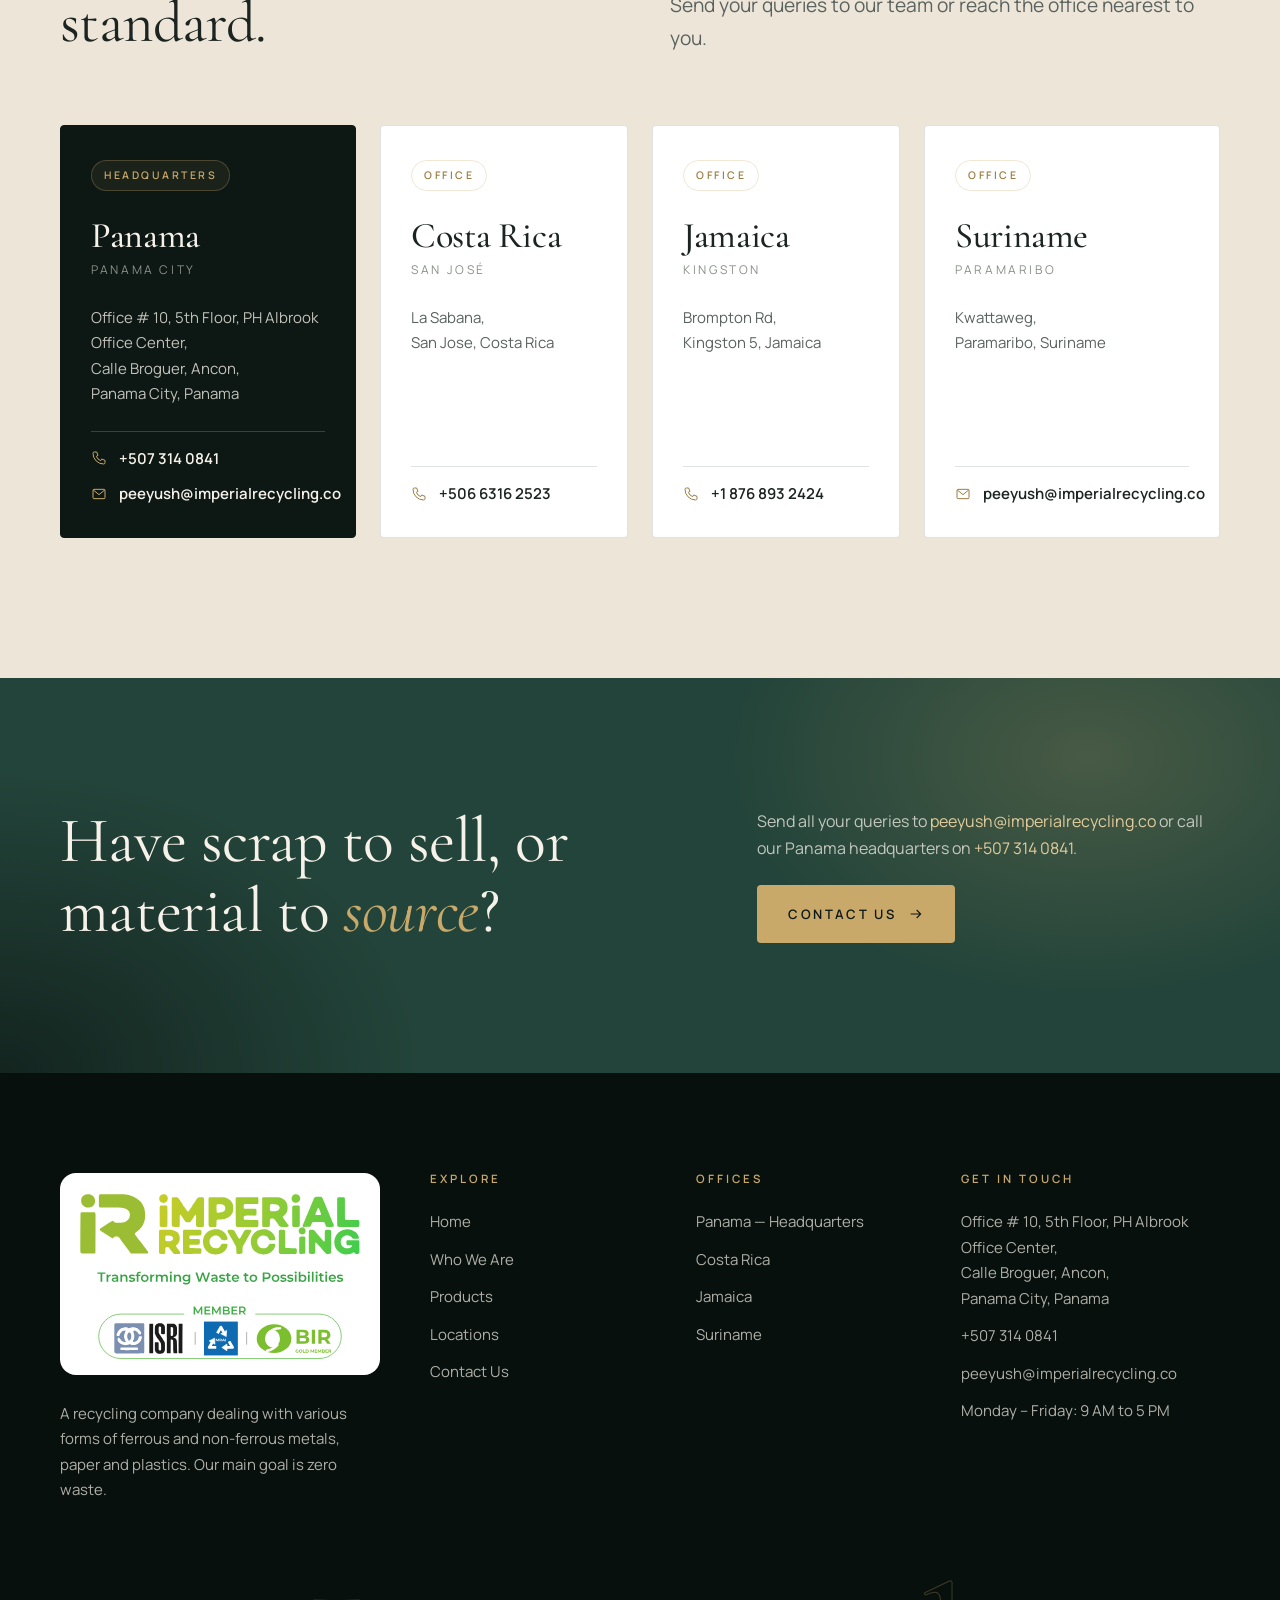
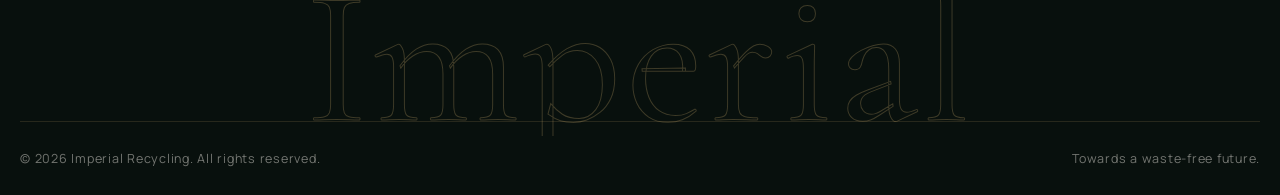
==== commit ac8c1326: "Use vector (SVG) versions of the logo and brand plate Recreate the Imperial Recycling logo and the f" ====
--- a/index.html
+++ b/index.html
@@ -20,7 +20,7 @@
 <header class="site-header">
   <div class="container header-inner">
     <a class="brand" href="index.html" aria-label="Imperial Recycling — home">
-      <span class="brand-chip"><img src="assets/img/logo.png" alt="Imperial Recycling" width="543" height="120"></span>
+      <span class="brand-chip"><img src="assets/img/logo.svg" alt="Imperial Recycling" width="548" height="124"></span>
     </a>
     <button class="menu-toggle" type="button" aria-label="Menu" aria-expanded="false" aria-controls="site-nav"><span></span></button>
     <nav class="nav" id="site-nav" aria-label="Main">
@@ -278,7 +278,7 @@
     <div class="footer-top">
       <div class="footer-about">
         <a class="brand" href="index.html" aria-label="Imperial Recycling — home">
-          <span class="footer-plate"><img src="assets/img/brand-plate.png" alt="Imperial Recycling — Transforming Waste to Possibilities. Member: ISRI, MRAI, BIR Gold Member" width="580" height="352"></span>
+          <span class="footer-plate"><img src="assets/img/brand-plate.svg" alt="Imperial Recycling — Transforming Waste to Possibilities. Member: ISRI, MRAI, BIR Gold Member" width="580" height="352"></span>
         </a>
         <p>A recycling company dealing with various forms of ferrous and non-ferrous metals, paper and plastics. Our main goal is zero waste.</p>
       </div>
